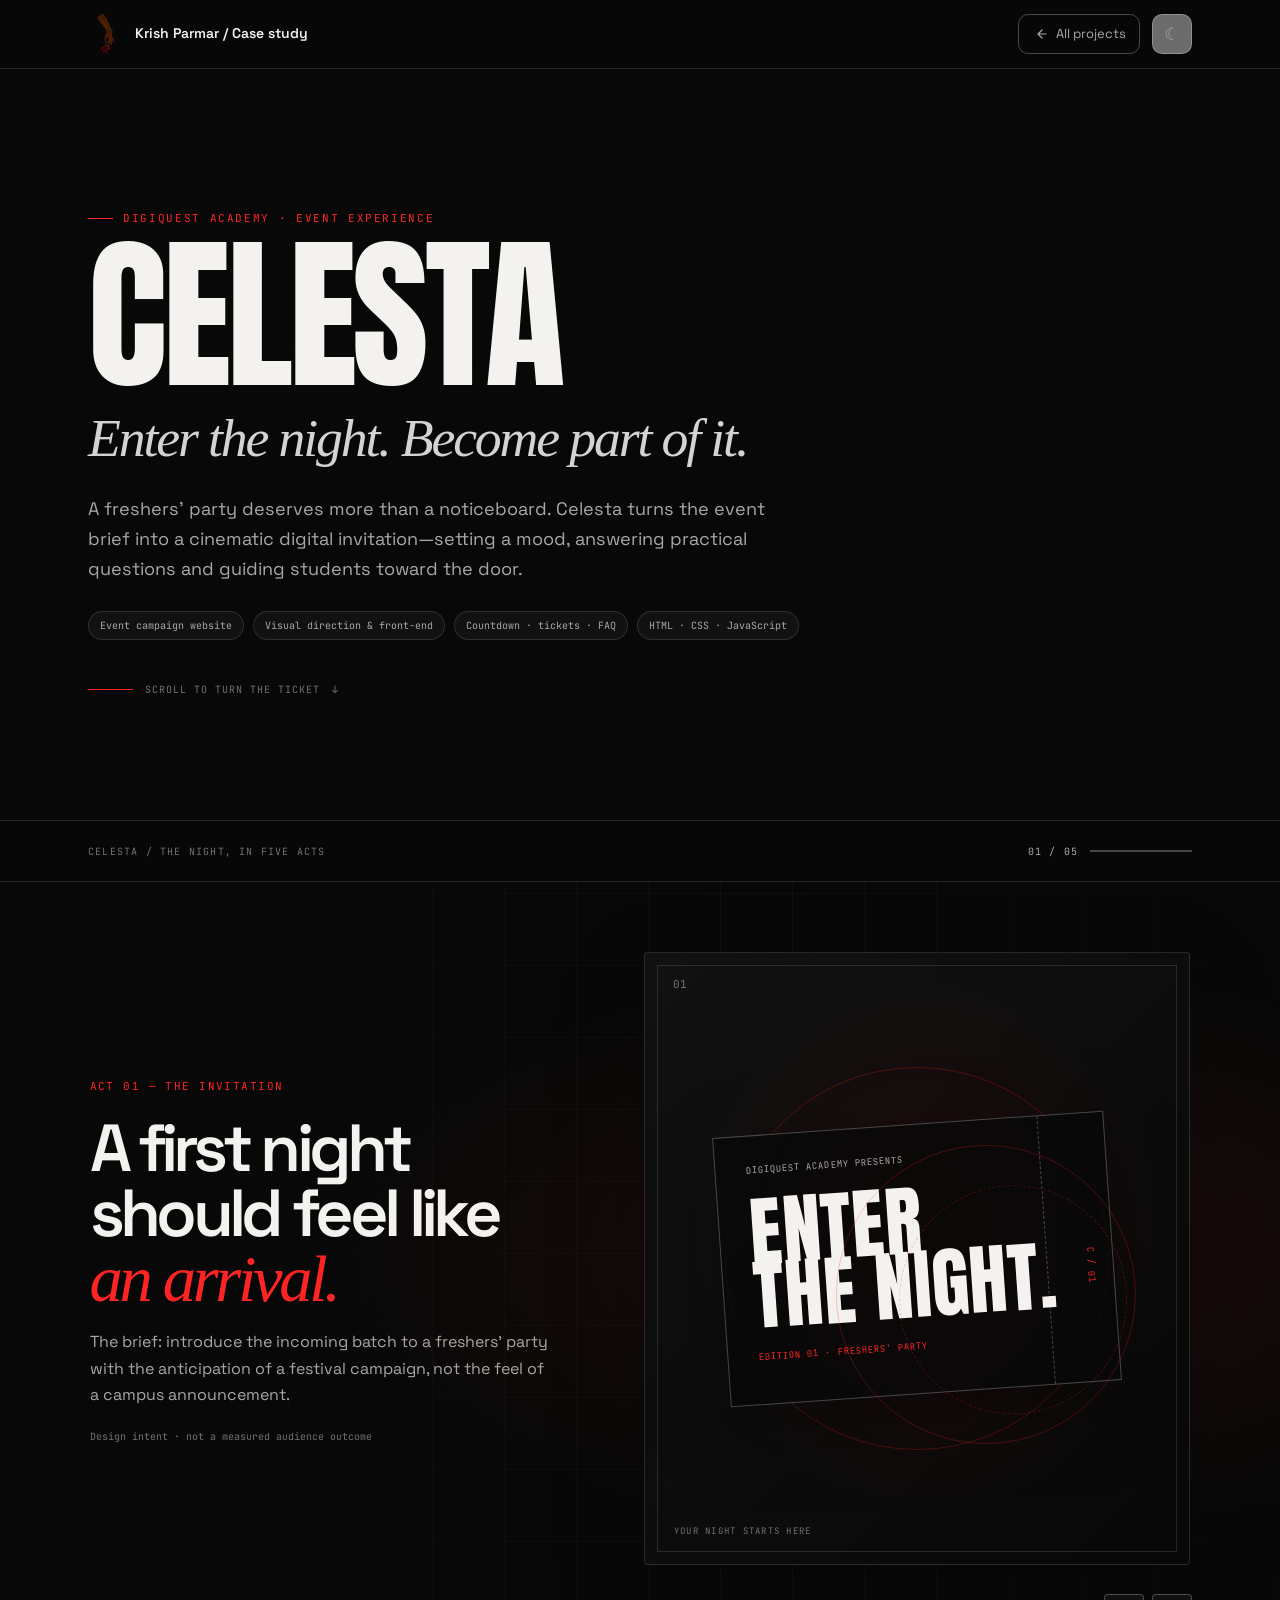
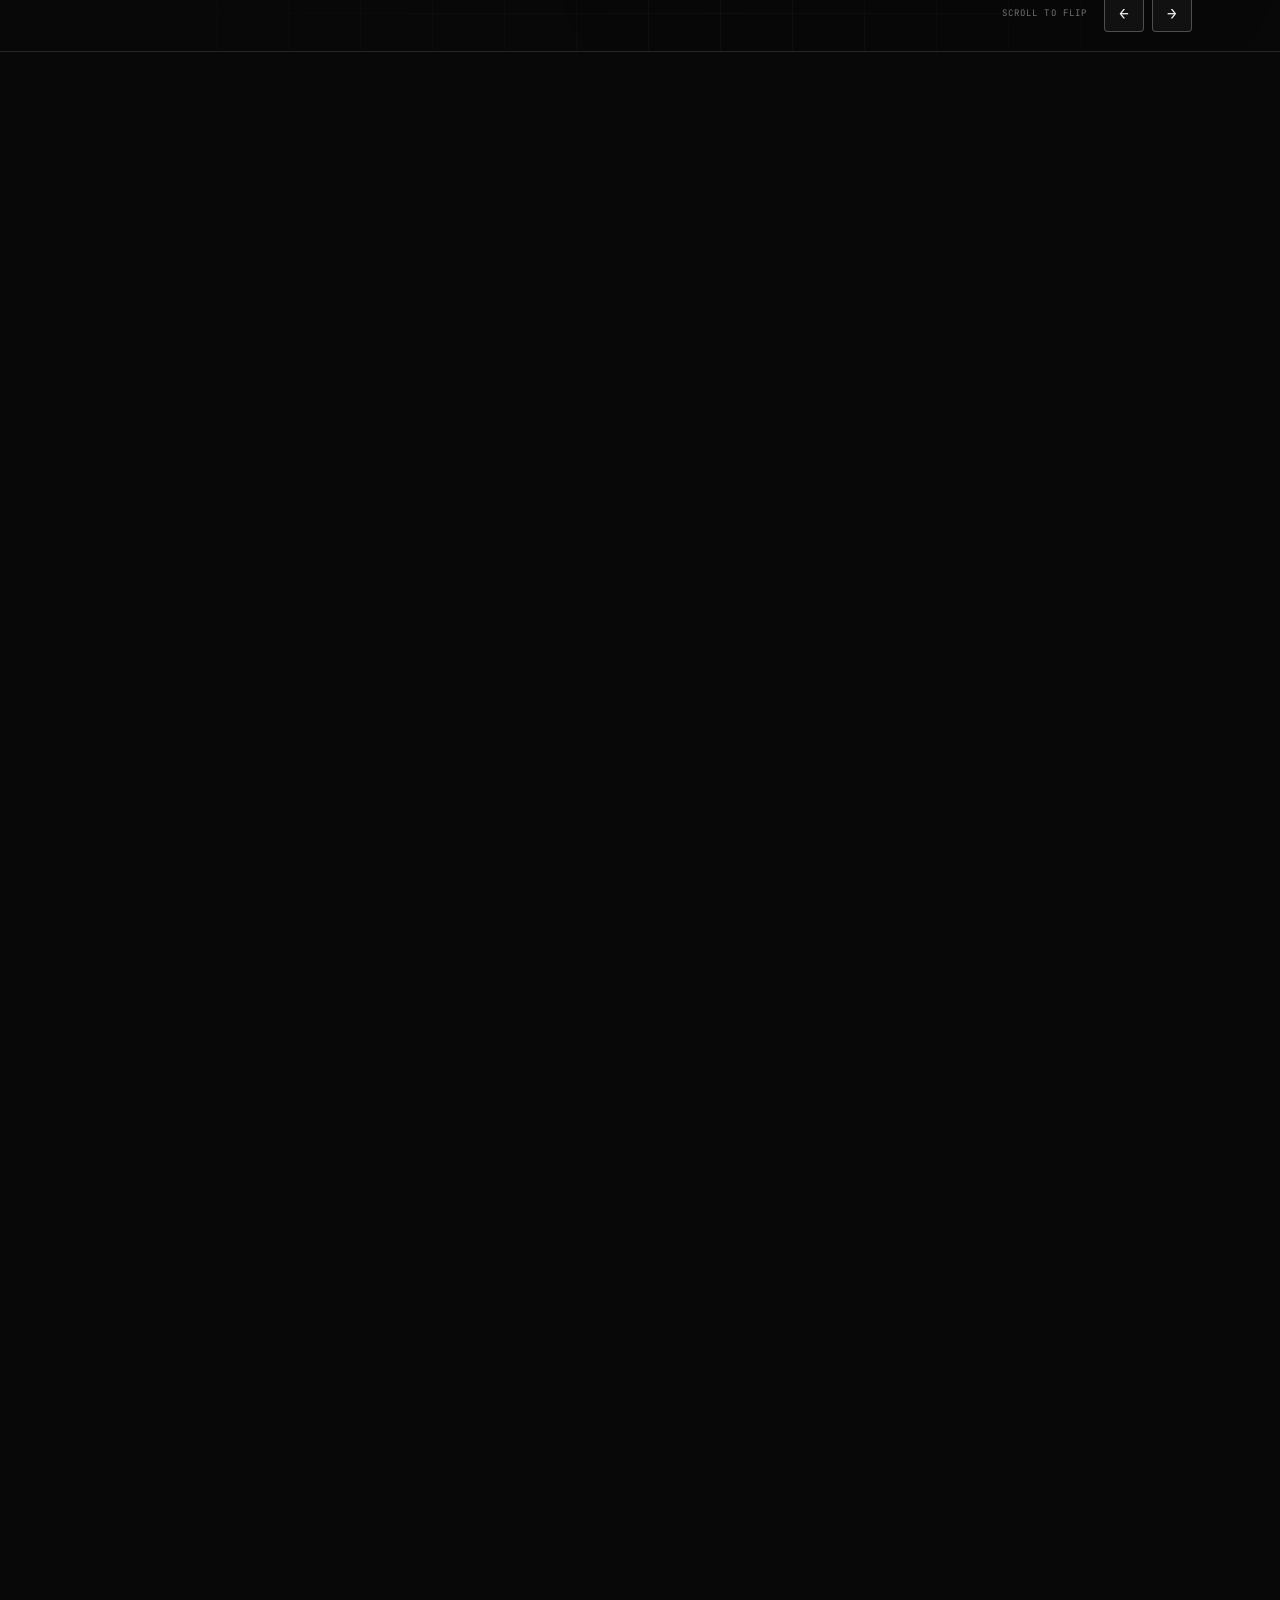
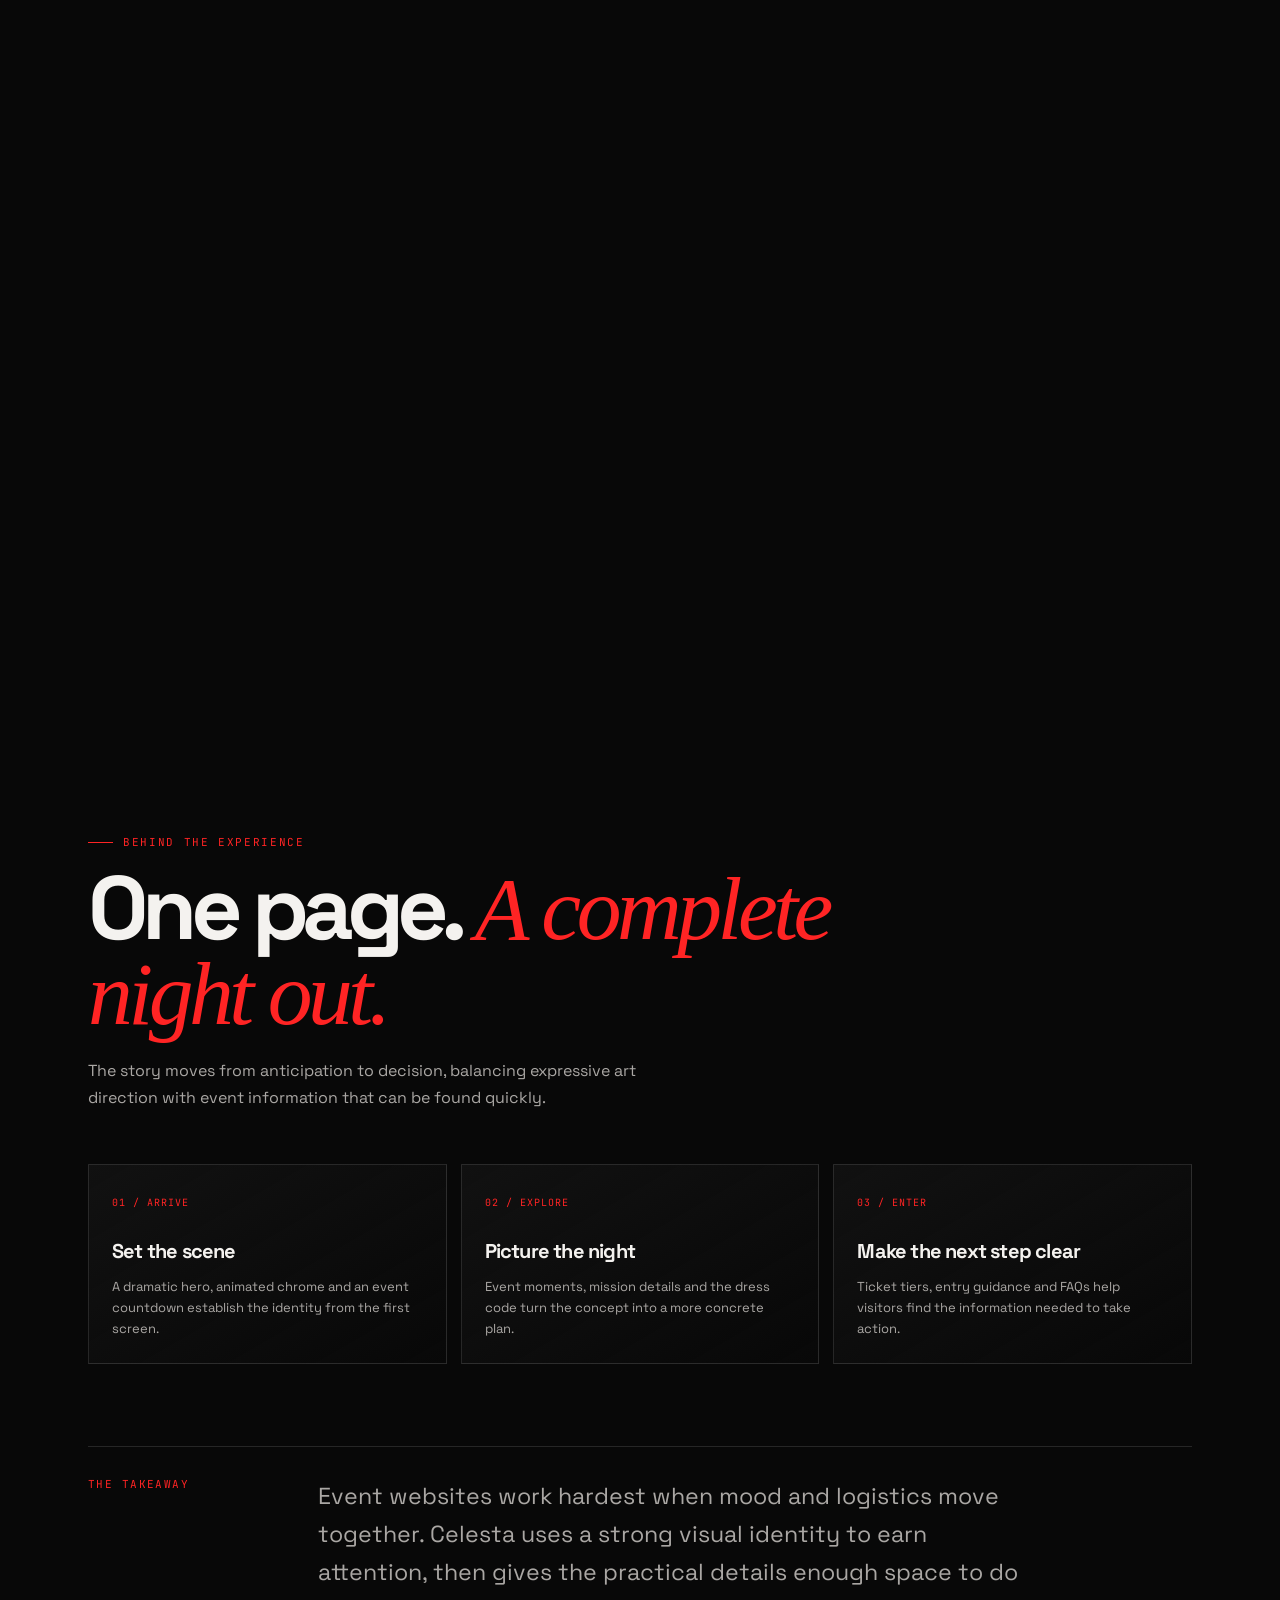
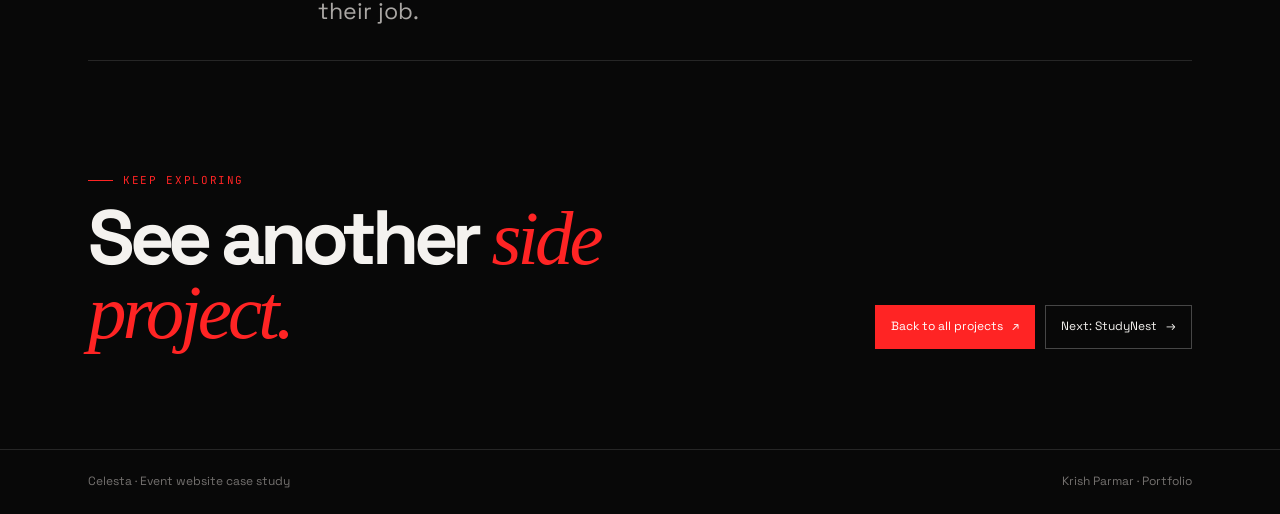
==== celesta.html @ 7bf5a825 "Add files via upload" ====
<!DOCTYPE html>
<html lang="en" data-theme="dark">
<head>
<meta charset="utf-8"/>
<meta name="viewport" content="width=device-width, initial-scale=1"/>
<meta name="theme-color" content="#080808"/>
<meta name="description" content="Celesta is a cinematic freshers' party event website for Digiquest Academy. Explore the design and scroll-led case study."/>
<title>Celesta — Event website case study | Krish Parmar</title>
<link rel="preconnect" href="https://fonts.googleapis.com"/>
<link rel="preconnect" href="https://fonts.gstatic.com" crossorigin/>
<link href="https://fonts.googleapis.com/css2?family=Anton&family=Inter:wght@400;500;600;700&family=JetBrains+Mono:wght@400;500;700&family=Space+Grotesk:wght@400;500;600;700&display=swap" rel="stylesheet"/>
<script src="js/theme.js"></script>
<link rel="stylesheet" href="css/celesta.css"/>
</head>
<body>
<div class="grain" aria-hidden="true"></div>
<header>
  <div class="wrap nav">
    <a class="brand" href="index.html#home" aria-label="Back to Krish Parmar's portfolio"><img class="brand-mark" src="brand-hand-flower.png" alt=""/><span>Krish Parmar <span aria-hidden="true">/</span> Case study</span></a>
    <div class="nav-actions">
      <a class="back" href="index.html#projects"><svg viewBox="0 0 24 24" aria-hidden="true"><path d="m15 18-6-6 6-6M9 12h12"/></svg>All projects</a>
      <button class="theme" id="theme" type="button" aria-label="Toggle light and dark theme" title="Toggle theme"><span class="moon" aria-hidden="true">☾</span><span class="sun" aria-hidden="true">☼</span></button>
    </div>
  </div>
</header>
<main>
  <section class="intro wrap" aria-labelledby="page-title">
    <p class="eyebrow">Digiquest Academy · Event experience</p>
    <h1 id="page-title">CELESTA<span>Enter the night. Become part of it.</span></h1>
    <p class="intro-copy">A freshers' party deserves more than a noticeboard. Celesta turns the event brief into a cinematic digital invitation—setting a mood, answering practical questions and guiding students toward the door.</p>
    <div class="intro-meta" aria-label="Project details">
      <span class="tag">Event campaign website</span><span class="tag">Visual direction &amp; front-end</span><span class="tag">Countdown · tickets · FAQ</span><span class="tag">HTML · CSS · JavaScript</span>
    </div>
    <p class="scroll-cue"><i></i>Scroll to turn the ticket <span aria-hidden="true">↓</span></p>
  </section>

  <section class="ticket-run" id="story" aria-label="Celesta case study: a ticket that turns with the story">
    <div class="ticket-stage">
      <div class="stage-top">
        <span class="stage-label">CELESTA / THE NIGHT, IN FIVE ACTS</span>
        <span class="stage-status"><span id="chapter">01 / 05</span><span class="progress" role="progressbar" aria-label="Case study progress" aria-valuemin="1" aria-valuemax="5" aria-valuenow="1"><b id="progress-fill"></b></span></span>
      </div>
      <div class="ticket-deck" id="ticket-deck">
        <article class="moment active" aria-labelledby="moment-1">
          <div class="moment-copy"><span class="number">ACT 01 — THE INVITATION</span><h2 id="moment-1">A first night should feel like <em>an arrival.</em></h2><p>The brief: introduce the incoming batch to a freshers' party with the anticipation of a festival campaign, not the feel of a campus announcement.</p><p class="micro-note">Design intent · not a measured audience outcome</p></div>
          <div class="ticket-art art-arrival" aria-hidden="true"><span class="art-index">01</span><div class="ticket-stub"><small>DIGIQUEST ACADEMY PRESENTS</small><strong>ENTER<br/>THE NIGHT.</strong><i>EDITION 01 · FRESHERS' PARTY</i><b class="stub-code">C / 01</b></div><span class="orbit orbit-one"></span><span class="orbit orbit-two"></span><span class="art-caption">YOUR NIGHT STARTS HERE</span></div>
        </article>
        <article class="moment" aria-labelledby="moment-2" aria-hidden="true">
          <div class="moment-copy"><span class="number">ACT 02 — THE SIGNAL</span><h2 id="moment-2">Chrome in the dark. <em>Red in motion.</em></h2><p>A near-black canvas, sharp display typography and hot-red accents create a nightlife identity. The liquid chrome orb and particle field add movement without hiding the message.</p><ul><li>Oversized type gives the invitation a clear focal point.</li><li>Red light cues and metallic gradients carry the event mood.</li><li>Motion is atmospheric; key details stay readable.</li></ul></div>
          <div class="ticket-art art-signal" aria-hidden="true"><span class="art-index">02</span><div class="chrome-orb"></div><div class="signal-copy"><small>VISUAL LANGUAGE / 01</small><strong>LIGHT<br/>AFTER<br/>DARK.</strong><span>CHROME · SCARLET · VOID</span></div><span class="art-caption">A CAMPAIGN, NOT A FLYER</span></div>
        </article>
        <article class="moment" aria-labelledby="moment-3" aria-hidden="true">
          <div class="moment-copy"><span class="number">ACT 03 — THE RUN OF SHOW</span><h2 id="moment-3">Show the atmosphere. <em>Make it tangible.</em></h2><p>Experience cards preview the night and give students something to imagine: a DJ-led main floor, live acts, a neon arena, a chrome photo booth, crew games and a surprise moment.</p><ul><li>Short, scannable descriptions keep the lineup easy to explore.</li><li>Consistent cards help varied activities feel like one event.</li><li>The surprise stays a teaser, rather than a made-up promise.</li></ul></div>
          <div class="ticket-art art-lineup" aria-hidden="true"><span class="art-index">03</span><div class="lineup-list"><div><b>01</b><strong>MAIN FLOOR</strong><i>DJ SET</i></div><div><b>02</b><strong>LIVE ACTS</strong><i>ON STAGE</i></div><div><b>03</b><strong>CHROME BOOTH</strong><i>MAKE A MOMENT</i></div><div><b>04</b><strong>THE DROP</strong><i>ONE SURPRISE</i></div></div><span class="art-caption">SIX WAYS INTO THE NIGHT</span></div>
        </article>
        <article class="moment" aria-labelledby="moment-4" aria-hidden="true">
          <div class="moment-copy"><span class="number">ACT 04 — THE DETAILS</span><h2 id="moment-4">Keep the mystery. <em>Lose the guesswork.</em></h2><p>Practical information belongs in the same experience as the atmosphere. Event details, entry codes and common questions help students understand what to expect before they arrive.</p><ul><li>Date and venue are clearly marked as placeholders until confirmed.</li><li>Entry guidance makes student ID and ticket rules easy to find.</li><li>FAQ content gives the final decision a straightforward next step.</li></ul></div>
          <div class="ticket-art art-details" aria-hidden="true"><span class="art-index">04</span><div class="detail-slip"><small>MISSION DETAILS</small><div><span>DATE</span><b>TBA · 2026</b></div><div><span>VENUE</span><b>VENUE NAME</b></div><div><span>DOORS</span><b>7:00 PM</b></div><div><span>DRESS</span><b>BLACK &amp; CHROME</b></div><em>PLACEHOLDER EVENT INFO</em></div><span class="art-caption">CLARITY IS PART OF THE EXPERIENCE</span></div>
        </article>
        <article class="moment" aria-labelledby="moment-5" aria-hidden="true">
          <div class="moment-copy"><span class="number">ACT 05 — THE ENTRY</span><h2 id="moment-5">Build the anticipation. <em>Then make a way in.</em></h2><p>The page closes the loop: a countdown builds anticipation, ticket tiers frame the entry options, and a focused call to action points toward joining the night.</p><ul><li>Countdown timer brings a live sense of occasion.</li><li>Ticket sections organize the choices and event call to action.</li><li>Responsive layouts keep the invitation usable on smaller screens.</li></ul><p class="micro-note">The attached reference uses placeholder venue and event information.</p></div>
          <div class="ticket-art art-entry" aria-hidden="true"><span class="art-index">05</span><div class="entry-pass"><small>ADMIT ONE</small><strong>MAKE<br/>IT A<br/><em>LEGEND.</em></strong><span>CELESTA · EDITION 01</span><b>✦</b></div><span class="art-caption">ONE NIGHT. ONE ARENA.</span></div>
        </article>
      </div>
      <div class="stage-controls" aria-label="Case study controls"><span class="control-hint">SCROLL TO FLIP</span><button id="prev" type="button" aria-label="Previous chapter" disabled>←</button><button id="next" type="button" aria-label="Next chapter">→</button></div>
    </div>
  </section>

  <section class="afterword wrap" aria-labelledby="afterword-title">
    <div class="afterword-head"><p class="eyebrow">Behind the experience</p><h2 id="afterword-title">One page. <em>A complete night out.</em></h2><p>The story moves from anticipation to decision, balancing expressive art direction with event information that can be found quickly.</p></div>
    <div class="feature-grid">
      <article><span>01 / ARRIVE</span><h3>Set the scene</h3><p>A dramatic hero, animated chrome and an event countdown establish the identity from the first screen.</p></article>
      <article><span>02 / EXPLORE</span><h3>Picture the night</h3><p>Event moments, mission details and the dress code turn the concept into a more concrete plan.</p></article>
      <article><span>03 / ENTER</span><h3>Make the next step clear</h3><p>Ticket tiers, entry guidance and FAQs help visitors find the information needed to take action.</p></article>
    </div>
    <div class="reflection"><span class="number">THE TAKEAWAY</span><p>Event websites work hardest when mood and logistics move together. Celesta uses a strong visual identity to earn attention, then gives the practical details enough space to do their job.</p></div>
    <div class="outro"><div><p class="eyebrow">Keep exploring</p><h2>See another <em>side project.</em></h2></div><div class="outro-actions"><a class="button primary" href="index.html#projects">Back to all projects <span aria-hidden="true">↗</span></a><a class="button" href="studynest.html">Next: StudyNest <span aria-hidden="true">→</span></a></div></div>
  </section>
</main>
<footer><div class="wrap"><span>Celesta · Event website case study</span><a href="index.html#home">Krish Parmar · Portfolio</a></div></footer>
<script src="js/celesta.js"></script>
</body>
</html>
---- css/celesta.css ----
:root{
  color-scheme:dark;
  --bg:#080808;--surface:#111;--surface-2:#171717;
  --line:rgba(255,255,255,.12);--line-2:rgba(255,255,255,.25);
  --text:#f4f2ef;--muted:#aaa7a4;--dim:#74716f;
  --red:#ff2424;--red-deep:#9b0909;--silver:#d4d3d1;
  --sans:"Space Grotesk",Inter,system-ui,sans-serif;
  --display:"Anton",Impact,sans-serif;--mono:"JetBrains Mono",monospace;
}
[data-theme="light"]{
  color-scheme:light;--bg:#f3f1ee;--surface:#fff;--surface-2:#e9e6e2;
  --line:rgba(20,15,12,.13);--line-2:rgba(20,15,12,.26);
  --text:#151311;--muted:#514d49;--dim:#77716b;--red:#c50d17;--red-deep:#760810;--silver:#68645f;
}
*{box-sizing:border-box;margin:0;padding:0}
html{scroll-behavior:smooth;-webkit-text-size-adjust:100%}
body{min-width:320px;overflow-x:hidden;background:var(--bg);color:var(--text);font:16px/1.65 var(--sans);-webkit-font-smoothing:antialiased}
a{color:inherit;text-decoration:none}
button{font:inherit;color:inherit}
:focus-visible{outline:2px solid var(--red);outline-offset:4px}
::selection{background:var(--red);color:#fff}
.wrap{width:min(1160px,100%);padding-inline:28px;margin-inline:auto}
.grain{position:fixed;inset:0;z-index:20;pointer-events:none;opacity:.04;mix-blend-mode:soft-light;background-image:url("data:image/svg+xml,%3Csvg xmlns='http://www.w3.org/2000/svg' width='120' height='120'%3E%3Cfilter id='n'%3E%3CfeTurbulence type='fractalNoise' baseFrequency='.9' numOctaves='2' stitchTiles='stitch'/%3E%3C/filter%3E%3Crect width='100%25' height='100%25' filter='url(%23n)'/%3E%3C/svg%3E")}
header{position:sticky;top:0;z-index:10;border-bottom:1px solid var(--line);background:color-mix(in srgb,var(--bg) 84%,transparent);backdrop-filter:blur(16px)}
.nav{height:68px;display:flex;justify-content:space-between;align-items:center;gap:18px}
.brand{display:flex;align-items:center;gap:11px;font-size:14px;font-weight:600}
.brand-mark{display:block;width:36px;height:44px;object-fit:contain;flex:none}
.nav-actions{display:flex;align-items:center;gap:12px}
.back,.theme{height:40px;border:1px solid var(--line-2);border-radius:10px;display:inline-flex;align-items:center;justify-content:center;gap:8px;padding:0 13px;color:var(--muted);font-size:13px;transition:color .2s,border-color .2s,background .2s}
.back:hover,.theme:hover{color:var(--text);border-color:var(--red);background:var(--surface)}
.back svg{width:16px;height:16px;fill:none;stroke:currentColor;stroke-width:1.8;stroke-linecap:round;stroke-linejoin:round}
.theme{width:40px;padding:0;font-size:17px}
[data-theme="dark"] .sun,[data-theme="light"] .moon{display:none}
.intro{min-height:calc(91svh - 68px);display:grid;align-content:center;padding-block:86px 68px}
.eyebrow{display:flex;align-items:center;gap:10px;color:var(--red);font:11px var(--mono);letter-spacing:.15em;text-transform:uppercase}
.eyebrow::before{content:"";width:25px;height:1px;background:currentColor}
h1{max-width:1000px;margin-top:22px;font:clamp(4.2rem,13vw,11rem)/.82 var(--display);letter-spacing:-.025em}
h1 span{display:block;max-width:760px;margin-top:27px;color:var(--silver);font:italic 400 clamp(1.5rem,4.2vw,3.7rem)/1.06 Georgia,serif;letter-spacing:-.04em}
.intro-copy{max-width:700px;margin-top:27px;color:var(--muted);font-size:clamp(1rem,1.5vw,1.13rem)}
.intro-meta{display:flex;flex-wrap:wrap;gap:9px;margin-top:27px}
.tag{padding:7px 11px;border:1px solid var(--line);border-radius:999px;background:var(--surface);color:var(--muted);font:10px var(--mono)}
.scroll-cue{display:flex;align-items:center;gap:12px;margin-top:43px;color:var(--dim);font:10px var(--mono);letter-spacing:.1em;text-transform:uppercase}
.scroll-cue i{display:block;width:45px;height:1px;background:var(--red)}
.ticket-run{height:520vh;position:relative}
.ticket-stage{height:calc(100svh - 68px);min-height:600px;position:sticky;top:68px;overflow:hidden;border-block:1px solid var(--line);background:radial-gradient(ellipse at 75% 52%,color-mix(in srgb,var(--red) 9%,transparent),transparent 48%),var(--bg)}
.ticket-stage::before{content:"";position:absolute;inset:0;pointer-events:none;opacity:.25;background-image:linear-gradient(var(--line) 1px,transparent 1px),linear-gradient(90deg,var(--line) 1px,transparent 1px);background-size:72px 72px;mask-image:linear-gradient(90deg,transparent,#000 60%,transparent)}
.stage-top{height:61px;position:absolute;z-index:3;inset:0 0 auto;display:flex;align-items:center;justify-content:space-between;padding-inline:max(28px,calc((100vw - 1160px)/2 + 28px));border-bottom:1px solid var(--line);background:color-mix(in srgb,var(--bg) 86%,transparent);backdrop-filter:blur(10px)}
.stage-label,.stage-status,.control-hint{font:10px var(--mono);letter-spacing:.12em;color:var(--dim)}
.stage-status{display:flex;align-items:center;gap:12px;color:var(--muted)}
.progress{width:102px;height:2px;background:var(--line-2);overflow:hidden}
.progress b{display:block;width:100%;height:100%;background:var(--red);transform:scaleX(0);transform-origin:left}
.ticket-deck{position:absolute;inset:61px 0 0;perspective:1500px;transform-style:preserve-3d}
.moment{position:absolute;inset:0;display:grid;grid-template-columns:.85fr 1fr;align-items:center;gap:clamp(35px,7vw,110px);padding:70px max(7vw,calc((100vw - 1160px)/2 + 28px)) 86px;opacity:0;visibility:hidden;transform:translate3d(90px,0,-120px) rotateY(-25deg);transform-origin:right center;transition:transform .8s cubic-bezier(.2,.7,.2,1),opacity .45s ease,visibility .8s}
.moment.active{opacity:1;visibility:visible;transform:translate3d(0,0,0) rotateY(0);z-index:2}
.moment.past{transform:translate3d(-90px,0,-120px) rotateY(25deg);transform-origin:left center}
.moment-copy{max-width:490px}
.number{color:var(--red);font:11px var(--mono);letter-spacing:.13em}
.moment h2{max-width:560px;margin:17px 0 18px;font-size:clamp(2.55rem,5.2vw,5.15rem);line-height:.98;letter-spacing:-.07em;font-weight:600}
.moment h2 em,.afterword h2 em{color:var(--red);font-family:Georgia,serif;font-weight:400;letter-spacing:-.05em}
.moment-copy>p,.moment-copy li{color:var(--muted);font-size:clamp(.92rem,1.25vw,1.04rem)}
.moment-copy ul{display:grid;gap:9px;margin-top:19px}
.moment-copy li{display:grid;grid-template-columns:19px 1fr;gap:7px}
.moment-copy li::before{content:"↗";color:var(--red);font:12px var(--mono)}
.moment-copy .micro-note{margin-top:20px;color:var(--dim);font:10px/1.6 var(--mono)}
.ticket-art{position:relative;min-height:min(58vh,500px);height:100%;display:grid;place-items:center;overflow:hidden;border:1px solid var(--line);border-radius:4px;background:radial-gradient(ellipse at 52% 48%,rgba(177,0,0,.12),transparent 62%),linear-gradient(135deg,var(--surface),var(--bg));box-shadow:0 30px 100px rgba(0,0,0,.2)}
.ticket-art::before{content:"";position:absolute;inset:12px;border:1px solid var(--line);pointer-events:none}
.ticket-art::after{content:"";position:absolute;width:70%;aspect-ratio:1;border:1px solid color-mix(in srgb,var(--red) 27%,transparent);border-radius:50%;pointer-events:none}
.art-index{position:absolute;left:28px;top:24px;color:var(--dim);font:11px var(--mono)}
.art-caption{position:absolute;bottom:27px;left:29px;color:var(--dim);font:9px var(--mono);letter-spacing:.14em}
.ticket-stub{position:relative;z-index:1;width:min(72%,430px);min-height:270px;padding:28px 30px;border:1px solid var(--line-2);background:color-mix(in srgb,var(--bg) 82%,transparent);box-shadow:0 24px 80px rgba(0,0,0,.35);transform:rotate(-4deg)}
.ticket-stub::after{content:"";position:absolute;right:65px;top:0;bottom:0;border-left:1px dashed var(--line-2)}
.ticket-stub small,.ticket-stub i,.ticket-stub .stub-code{display:block;color:var(--muted);font:9px var(--mono);letter-spacing:.12em}
.ticket-stub strong{display:block;margin:24px 0;font:clamp(2.6rem,6vw,5.3rem)/.83 var(--display);letter-spacing:.01em}
.ticket-stub i{font-style:normal;color:var(--red)}
.stub-code{position:absolute;right:16px;top:50%;writing-mode:vertical-rl;color:var(--red)!important}
.orbit{position:absolute;border:1px solid color-mix(in srgb,var(--red) 25%,transparent);border-radius:50%;z-index:1}
.orbit-one{width:55%;aspect-ratio:1;transform:translate(23%,12%)}
.orbit-two{width:42%;aspect-ratio:1;border-style:dashed;transform:translate(42%,18%)}
.chrome-orb{position:absolute;z-index:1;width:44%;aspect-ratio:1;border-radius:48% 52% 43% 57%;background:radial-gradient(circle at 28% 23%,#fff 0,#bbb 10%,#363636 30%,#efefef 43%,#760808 56%,#141414 72%);box-shadow:inset -20px -20px 45px #050505,0 0 75px rgba(255,36,36,.19);filter:drop-shadow(0 28px 28px rgba(0,0,0,.4));transform:rotate(-18deg)}
.signal-copy{position:absolute;z-index:2;left:12%;top:18%;display:grid;gap:13px}
.signal-copy small,.signal-copy span{color:var(--dim);font:9px var(--mono);letter-spacing:.12em}
.signal-copy strong{font:clamp(3rem,8vw,7rem)/.77 var(--display);letter-spacing:.015em}
.lineup-list{position:relative;z-index:2;width:min(76%,440px);display:grid}
.lineup-list div{display:grid;grid-template-columns:35px 1fr auto;align-items:center;gap:10px;padding:17px 8px;border-bottom:1px solid var(--line)}
.lineup-list b{color:var(--red);font:10px var(--mono)}
.lineup-list strong{font-size:clamp(.85rem,1.5vw,1.08rem);letter-spacing:.06em}
.lineup-list i{color:var(--dim);font:9px var(--mono);font-style:normal}
.detail-slip{position:relative;z-index:2;width:min(72%,440px);padding:25px 27px;background:var(--surface);border:1px solid var(--line-2);transform:rotate(2deg);box-shadow:0 25px 65px rgba(0,0,0,.24)}
.detail-slip small{display:block;margin-bottom:15px;color:var(--red);font:10px var(--mono);letter-spacing:.13em}
.detail-slip div{display:flex;justify-content:space-between;gap:12px;padding:11px 0;border-top:1px dashed var(--line-2);font:10px var(--mono)}
.detail-slip div span{color:var(--dim)}.detail-slip div b{font-weight:500}
.detail-slip em{display:block;margin-top:14px;color:var(--dim);font:9px var(--mono);font-style:normal;letter-spacing:.08em}
.entry-pass{position:relative;z-index:2;width:min(59%,350px);min-height:340px;padding:24px;border:1px solid var(--line-2);background:linear-gradient(145deg,var(--surface),var(--bg));transform:rotate(5deg);box-shadow:0 30px 70px rgba(0,0,0,.35)}
.entry-pass::before{content:"";position:absolute;top:0;bottom:0;left:18px;border-left:1px dashed var(--line-2)}
.entry-pass small,.entry-pass span{display:block;color:var(--dim);font:9px var(--mono);letter-spacing:.14em}
.entry-pass strong{display:block;margin:31px 0 25px 12px;font:clamp(2.4rem,5vw,4.5rem)/.8 var(--display)}
.entry-pass strong em{color:var(--red);font-style:normal}
.entry-pass b{position:absolute;right:24px;top:22px;color:var(--red)}
.stage-controls{position:absolute;z-index:4;right:max(28px,calc((100vw - 1160px)/2 + 28px));bottom:19px;display:flex;align-items:center;gap:8px}
.stage-controls button{width:40px;height:38px;border:1px solid var(--line-2);border-radius:4px;background:var(--surface);font:16px var(--mono);transition:border-color .2s,color .2s}
.stage-controls button:hover:not(:disabled){border-color:var(--red);color:var(--red)}
.stage-controls button:disabled{opacity:.35;cursor:default}
.control-hint{padding-right:9px;font-size:9px}
.afterword{padding-block:135px 100px}
.afterword-head{max-width:750px}
.afterword h2{margin-top:17px;font-size:clamp(2.8rem,7vw,6.7rem);line-height:.94;letter-spacing:-.075em}
.afterword-head>p:last-child{max-width:610px;margin-top:22px;color:var(--muted)}
.feature-grid{display:grid;grid-template-columns:repeat(3,1fr);gap:14px;margin-top:53px}
.feature-grid article{min-height:195px;padding:23px;border:1px solid var(--line);background:linear-gradient(150deg,var(--surface),transparent)}
.feature-grid article>span{color:var(--red);font:10px var(--mono);letter-spacing:.1em}
.feature-grid h3{margin-top:20px;font-size:20px;letter-spacing:-.04em}
.feature-grid p{margin-top:8px;color:var(--muted);font-size:13px}
.reflection{display:grid;grid-template-columns:200px 1fr;gap:30px;margin-top:82px;padding:30px 0;border-block:1px solid var(--line)}
.reflection p{max-width:700px;color:var(--muted);font-size:clamp(1.05rem,2vw,1.45rem)}
.outro{display:flex;align-items:end;justify-content:space-between;gap:28px;margin-top:112px}
.outro h2{max-width:620px;margin-top:14px;font-size:clamp(2.8rem,6vw,5.6rem);line-height:.94;letter-spacing:-.07em}
.outro-actions{display:flex;flex-wrap:wrap;gap:10px}
.button{min-height:44px;padding:0 15px;display:inline-flex;align-items:center;justify-content:center;gap:9px;border:1px solid var(--line-2);font-size:12px;transition:background .2s,border-color .2s,transform .2s}
.button:hover{transform:translateY(-2px);border-color:var(--red)}
.button.primary{background:var(--red);border-color:var(--red);color:#fff}
footer{border-top:1px solid var(--line);padding:22px 0;color:var(--dim);font-size:12px}
footer .wrap{display:flex;justify-content:space-between;gap:14px;flex-wrap:wrap}
@media(max-width:800px){
  .wrap{padding-inline:21px}.intro{min-height:78svh;padding-block:66px}
  .ticket-run{height:auto}.ticket-stage{height:auto;min-height:0;position:relative;top:auto;overflow:visible}
  .ticket-stage::before{display:none}.stage-top{position:relative;height:56px;padding-inline:21px}
  .ticket-deck{position:relative;inset:auto;perspective:none}
  .moment,.moment.active,.moment.past{position:relative;inset:auto;display:grid;grid-template-columns:1fr;gap:22px;min-height:0;padding:53px 21px 48px;border-bottom:1px solid var(--line);opacity:1;visibility:visible;transform:none;transition:none}
  .moment-copy{max-width:650px}.moment h2{font-size:clamp(2.6rem,11vw,4.5rem)}
  .ticket-art{min-height:330px;height:55vw;max-height:440px;grid-row:1}
  .ticket-stub{width:min(72%,430px)}.stage-controls{display:none}
  .afterword{padding-block:90px 75px}.feature-grid{grid-template-columns:1fr;margin-top:35px}.feature-grid article{min-height:0}
  .reflection{grid-template-columns:1fr;gap:13px;margin-top:54px}.outro{align-items:flex-start;flex-direction:column;margin-top:75px}
}
@media(max-width:520px){
  .brand{font-size:12px}.nav{height:62px}.back{height:37px;padding-inline:9px;font-size:11px}.theme{width:37px;height:37px}
  h1{font-size:clamp(3.7rem,18vw,6rem)}.stage-label{font-size:8px;letter-spacing:.08em}.stage-status{font-size:9px;gap:7px}.progress{width:54px}
  .ticket-art{min-height:285px}.ticket-stub{min-height:230px;padding:22px 20px}.ticket-stub strong{font-size:clamp(2.6rem,12vw,4rem)}
  .signal-copy strong{font-size:clamp(3.5rem,16vw,5.2rem)}.detail-slip{width:79%;padding:20px}.entry-pass{width:65%;min-height:290px}
  .entry-pass strong{font-size:clamp(2.4rem,10vw,3.7rem)}
  .control-hint{display:none}
}
@media(prefers-reduced-motion:reduce){
  *,*::before,*::after{scroll-behavior:auto!important;transition-duration:.001ms!important;animation-duration:.001ms!important}
  .ticket-run{height:auto}.ticket-stage{height:auto;min-height:0;position:relative;top:auto;overflow:visible}
  .ticket-stage::before{display:none}.stage-top{position:relative}.ticket-deck{position:relative;inset:auto;perspective:none}
  .moment,.moment.active,.moment.past{position:relative;inset:auto;display:grid;grid-template-columns:1fr;min-height:0;padding:50px 28px;opacity:1;visibility:visible;transform:none;border-bottom:1px solid var(--line)}
  .ticket-art{grid-row:1}.stage-controls{display:none}
}
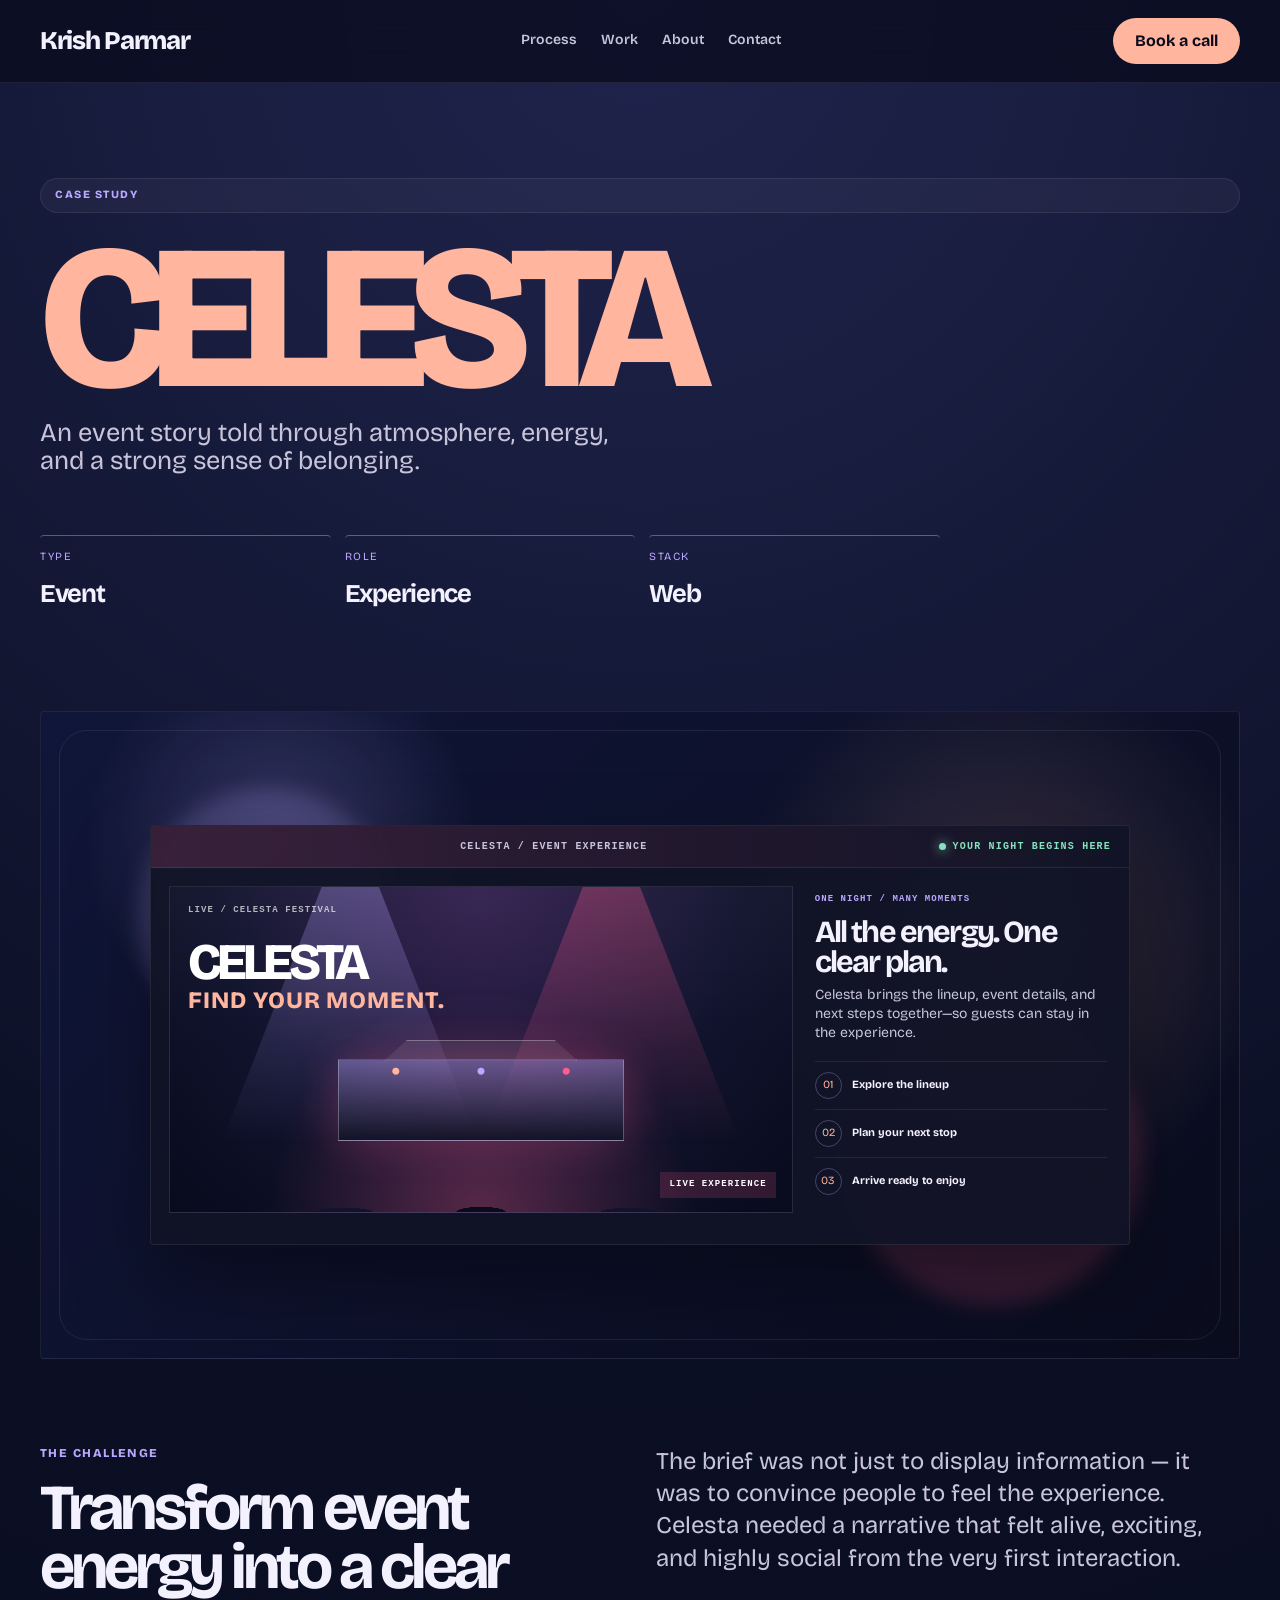
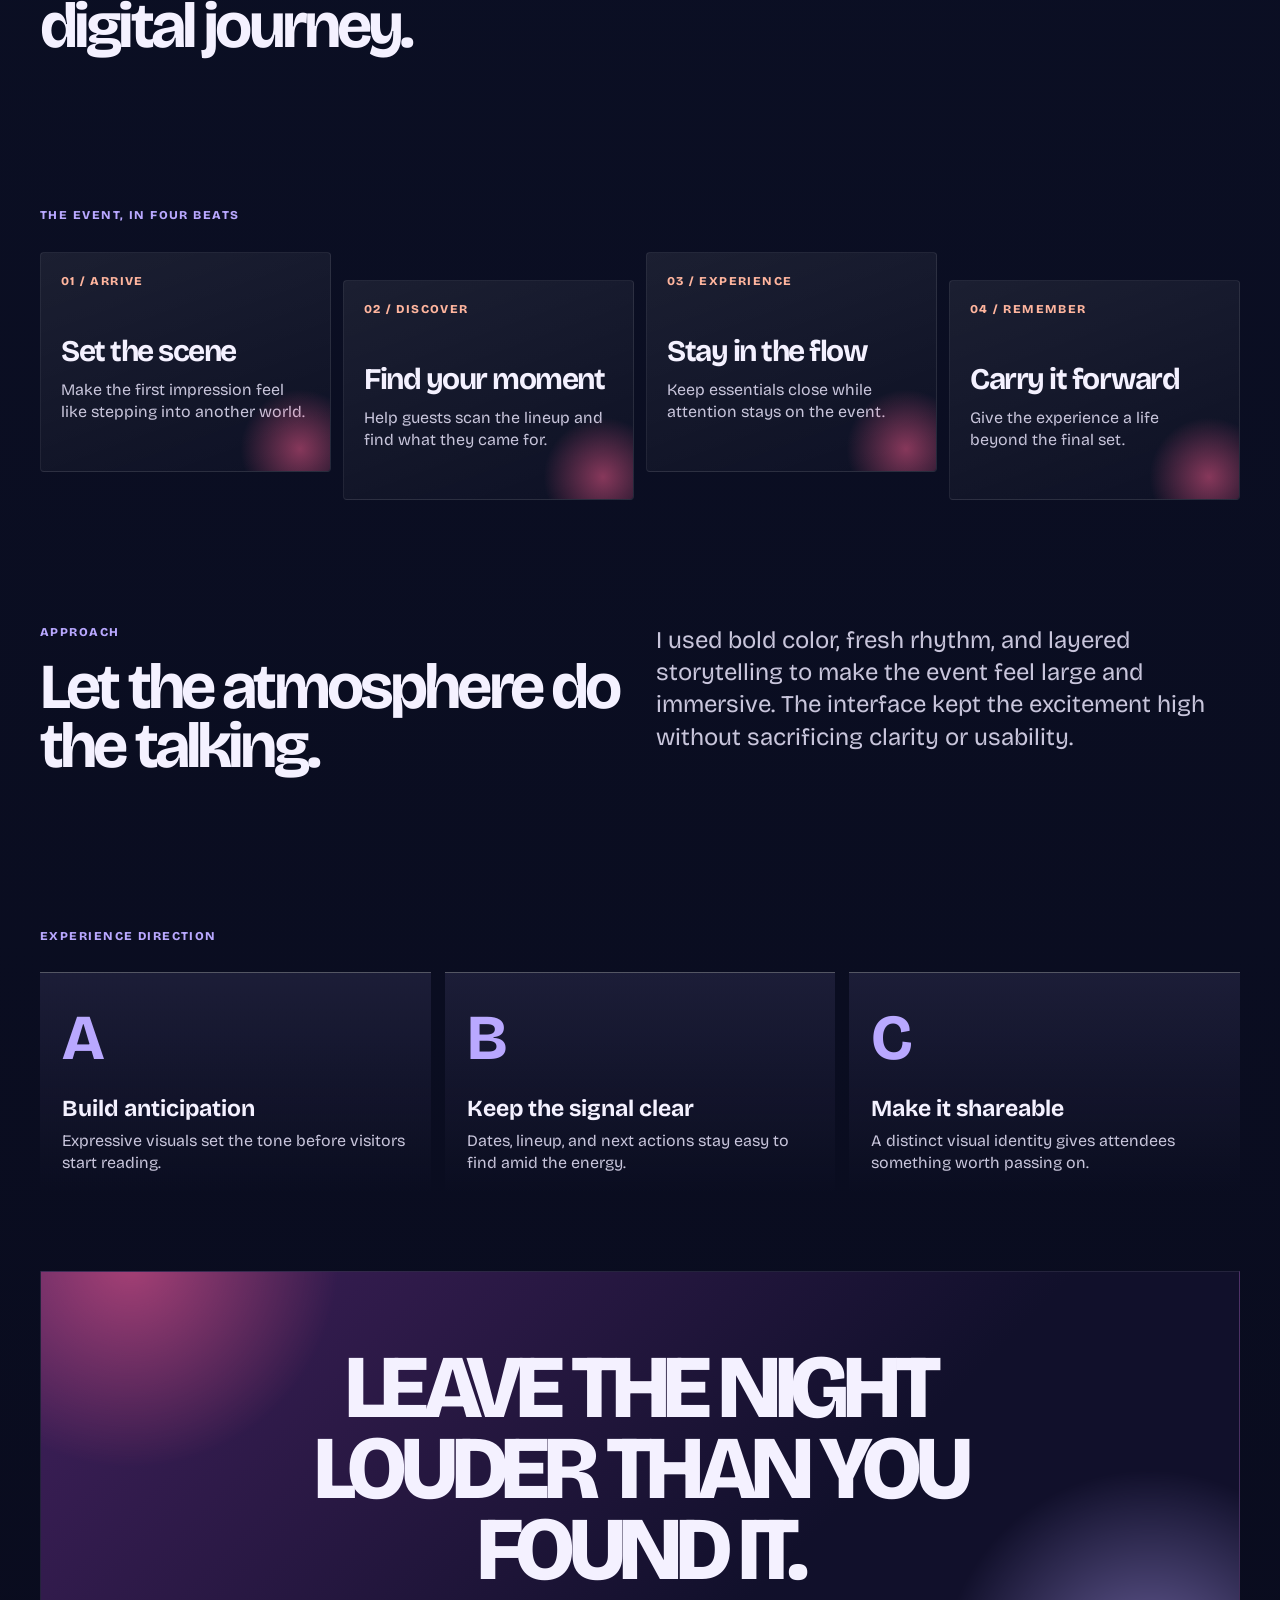
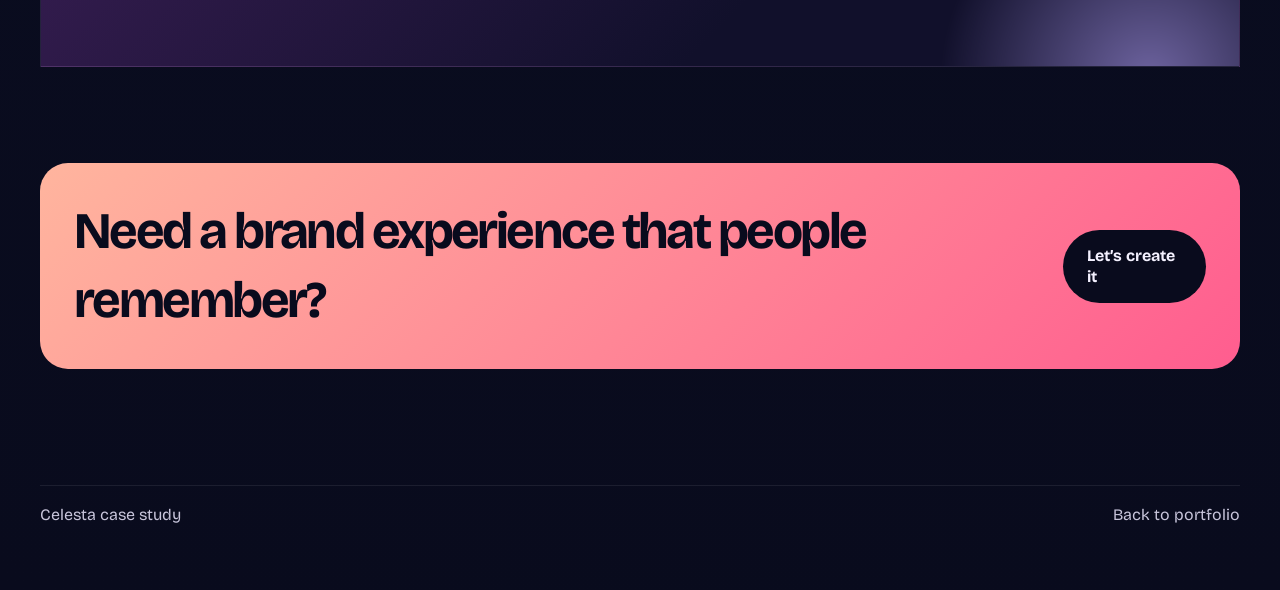
==== commit 32db37e8: "Add files via upload" ====
--- a/celesta.html
+++ b/celesta.html
@@ -1,83 +1,301 @@
 <!DOCTYPE html>
-<html lang="en" data-theme="dark">
+<html lang="en">
 <head>
-<meta charset="utf-8"/>
-<meta name="viewport" content="width=device-width, initial-scale=1"/>
-<meta name="theme-color" content="#080808"/>
-<meta name="description" content="Celesta is a cinematic freshers' party event website for Digiquest Academy. Explore the design and scroll-led case study."/>
-<title>Celesta — Event website case study | Krish Parmar</title>
-<link rel="preconnect" href="https://fonts.googleapis.com"/>
-<link rel="preconnect" href="https://fonts.gstatic.com" crossorigin/>
-<link href="https://fonts.googleapis.com/css2?family=Anton&family=Inter:wght@400;500;600;700&family=JetBrains+Mono:wght@400;500;700&family=Space+Grotesk:wght@400;500;600;700&display=swap" rel="stylesheet"/>
-<script src="js/theme.js"></script>
-<link rel="stylesheet" href="css/celesta.css"/>
+  <meta charset="UTF-8" />
+  <meta name="viewport" content="width=device-width, initial-scale=1.0" />
+  <title>Celesta — Case Study</title>
+  <link rel="preconnect" href="https://fonts.googleapis.com">
+  <link rel="preconnect" href="https://fonts.gstatic.com" crossorigin>
+  <link href="https://fonts.googleapis.com/css2?family=Bricolage+Grotesque:opsz,wdth,wght@12..96,75..100,200..800&display=swap" rel="stylesheet">
+  <style>
+    :root{--bg:#090b1d;--bg-2:#151a39;--ink:#f4f1ff;--muted:#c8c5db;--purple:#b9a8ff;--blue:#2a2cff;--pink:#ff5d8f;--peach:#ffb59e;--mint:#86e2bd;--line:rgba(255,255,255,.08);--card:rgba(18,20,45,.92)}
+    *{box-sizing:border-box;margin:0;padding:0} html{scroll-behavior:smooth} body{font-family:'Bricolage Grotesque',system-ui,-apple-system,'Segoe UI',sans-serif;background:radial-gradient(circle at top,#20244d 0%,#0b0f24 36%,#090b1d 100%);color:var(--ink);line-height:1.35;overflow-x:hidden} a{text-decoration:none;color:inherit}
+    .container{width:min(1200px,calc(100% - 32px));margin:0 auto}
+    nav{position:sticky;top:0;z-index:20;background:rgba(9,11,29,.72);backdrop-filter:blur(16px);border-bottom:1px solid var(--line)}
+    .nav-inner{display:flex;align-items:center;justify-content:space-between;padding:18px 0}
+    .brand{font-size:clamp(18px,2vw,26px);font-weight:800;letter-spacing:-.05em}
+    .nav-links{display:flex;gap:24px;align-items:center;font-size:14px;font-weight:600;color:var(--muted)}
+    .nav-links a:hover{color:var(--peach)}
+    .nav-cta{padding:12px 22px;border-radius:999px;background:var(--peach);color:var(--bg);font-weight:700}
+    .hero{padding:72px 0 20px}
+    .eyebrow{display:inline-block;padding:9px 14px;border:1px solid var(--line);border-radius:999px;background:rgba(255,255,255,.04);text-transform:uppercase;letter-spacing:.14em;font-size:11px;font-weight:800;color:var(--purple)}
+    .hero-grid{display:grid;grid-template-columns:1.2fr .8fr;gap:32px;align-items:end;margin-top:24px}
+    .hero h1{font-size:clamp(54px,8vw,128px);line-height:.8;letter-spacing:-.07em;font-weight:800}
+    .lead{font-size:clamp(18px,2vw,30px);max-width:26ch;color:var(--muted);margin-top:18px;line-height:1.1}
+    .hero-meta{display:grid;grid-template-columns:repeat(3,1fr);gap:14px}
+    .meta-box{background:rgba(255,255,255,.04);border:1px solid var(--line);border-radius:20px;padding:18px}
+    .meta-box span{display:block;font-size:11px;letter-spacing:.14em;text-transform:uppercase;color:var(--purple);margin-bottom:12px}
+    .meta-box strong{display:block;font-size:clamp(22px,2vw,32px);letter-spacing:-.05em}
+    .showcase{padding:16px 0 10px}
+    .stage{position:relative;min-height:520px;border-radius:32px;overflow:hidden;border:1px solid var(--line);background:radial-gradient(circle at 20% 20%, rgba(185,168,255,.22), transparent 18%), radial-gradient(circle at 80% 35%, rgba(255,181,158,.2), transparent 26%), linear-gradient(135deg,#101639 0%,#0a0c1d 100%)}
+    .stage::before{content:"";position:absolute;inset:18px;border-radius:28px;border:1px solid rgba(255,255,255,.08)}
+    .light{position:absolute;border-radius:50%;filter:blur(10px);opacity:.8}
+    .light.one{width:260px;height:260px;background:rgba(185,168,255,.24);left:8%;top:12%}
+    .light.two{width:300px;height:300px;background:rgba(255,93,143,.22);right:8%;bottom:8%}
+    .screen{position:absolute;left:50%;top:50%;transform:translate(-50%,-50%);width:min(78%,820px);min-height:360px;border-radius:26px;background:rgba(17,19,38,.95);border:1px solid var(--line);box-shadow:0 35px 80px rgba(0,0,0,.34);overflow:hidden}
+    .screen-top{display:flex;align-items:center;justify-content:space-between;gap:12px;padding:14px 18px;border-bottom:1px solid var(--line)}
+    .dot{width:12px;height:12px;border-radius:50%}.dot:nth-child(1){background:var(--peach)}.dot:nth-child(2){background:var(--purple)}.dot:nth-child(3){background:var(--blue)}
+    .screen-title,.screen-status{font:800 10px/1.3 ui-monospace,SFMono-Regular,Consolas,monospace;letter-spacing:.12em;text-transform:uppercase}
+    .screen-title{color:var(--muted)}
+    .screen-status{display:flex;align-items:center;gap:7px;color:var(--mint);white-space:nowrap}
+    .screen-status::before{content:"";width:7px;height:7px;border-radius:50%;background:var(--mint);box-shadow:0 0 12px var(--mint)}
+    .screen-body{display:grid;grid-template-columns:1.35fr .65fr;gap:18px;padding:18px}
+    .festival-scene{position:relative;min-height:300px;overflow:hidden;border:1px solid rgba(255,255,255,.12);background:radial-gradient(circle at 50% 0%,#33204f,#11132e 58%,#080b1c)}
+    .festival-scene::before{content:"";position:absolute;inset:0;background:radial-gradient(ellipse at 50% 100%,rgba(255,93,143,.3),transparent 48%),linear-gradient(180deg,rgba(255,255,255,.03),transparent 50%)}
+    .beam{position:absolute;z-index:1;top:-8%;width:42%;height:88%;opacity:.42;filter:blur(2px);clip-path:polygon(43% 0,57% 0,100% 100%,0 100%);transform-origin:50% 0}
+    .beam-left{left:8%;background:linear-gradient(180deg,rgba(185,168,255,.8),transparent)}
+    .beam-right{right:8%;background:linear-gradient(180deg,rgba(255,93,143,.82),transparent)}
+    .festival-kicker,.festival-info small,.stage-chip{font:800 9px/1.3 ui-monospace,SFMono-Regular,Consolas,monospace;letter-spacing:.12em;text-transform:uppercase}
+    .festival-kicker{position:absolute;z-index:2;top:18px;left:18px;color:rgba(255,255,255,.68)}
+    .festival-wordmark{position:absolute;z-index:2;left:18px;top:56px;color:#fff;font-size:clamp(34px,4vw,58px);line-height:.78;letter-spacing:-.09em;font-weight:800;text-transform:uppercase}
+    .festival-wordmark span{display:block;margin-top:8px;color:var(--peach);font-size:.46em;letter-spacing:.04em}
+    .main-stage{position:absolute;z-index:2;left:27%;right:27%;bottom:22%;height:82px;border:1px solid rgba(255,255,255,.28);background:linear-gradient(180deg,rgba(185,168,255,.4),rgba(17,19,38,.96));box-shadow:0 0 44px rgba(255,93,143,.24)}
+    .main-stage::before{content:"";position:absolute;left:16%;right:16%;top:-20px;height:20px;border:1px solid rgba(255,255,255,.28);border-bottom:0;background:rgba(255,255,255,.08);clip-path:polygon(12% 0,88% 0,100% 100%,0 100%)}
+    .stage-lights{position:absolute;inset:0;background:radial-gradient(circle at 20% 14%,var(--peach) 0 3px,transparent 4px),radial-gradient(circle at 50% 14%,var(--purple) 0 3px,transparent 4px),radial-gradient(circle at 80% 14%,var(--pink) 0 3px,transparent 4px)}
+    .crowd{position:absolute;z-index:3;left:0;right:0;bottom:0;height:20%;background:radial-gradient(ellipse at 10% 100%,#080b1c 0 22px,transparent 23px),radial-gradient(ellipse at 28% 100%,#11132c 0 28px,transparent 29px),radial-gradient(ellipse at 50% 100%,#080b1c 0 24px,transparent 25px),radial-gradient(ellipse at 74% 100%,#11132c 0 29px,transparent 30px),radial-gradient(ellipse at 92% 100%,#080b1c 0 25px,transparent 26px)}
+    .stage-chip{position:absolute;z-index:4;right:16px;bottom:14px;padding:7px 9px;background:rgba(255,93,143,.17);color:#fff}
+    .festival-info{display:flex;flex-direction:column;justify-content:center;padding:8px 4px}
+    .festival-info small{color:var(--purple)}
+    .festival-info h3{margin-top:12px;font-size:clamp(22px,2.4vw,32px);line-height:.98;letter-spacing:-.06em}
+    .festival-info p{margin-top:9px;color:var(--muted);font-size:14px}
+    .event-details{display:grid;gap:0;margin-top:18px}
+    .event-detail{display:flex;align-items:center;gap:10px;padding:10px 0;border-top:1px solid var(--line)}
+    .event-detail i{display:grid;place-items:center;flex:0 0 27px;width:27px;height:27px;border:1px solid rgba(185,168,255,.32);border-radius:50%;color:var(--peach);font-size:11px;font-style:normal}
+    .event-detail span{font-size:11px;font-weight:700}
+    .lineup{display:grid;grid-template-columns:repeat(4,1fr);gap:12px;margin-top:28px}
+    .lineup article{min-height:220px;padding:20px;border:1px solid var(--line);border-radius:20px;background:linear-gradient(160deg,rgba(255,255,255,.07),rgba(255,255,255,.015));position:relative;overflow:hidden}
+    .lineup article::after{content:"";position:absolute;width:120px;height:120px;border-radius:50%;right:-30px;bottom:-38px;background:radial-gradient(circle,var(--pink),transparent 70%);opacity:.5}
+    .lineup time{display:block;color:var(--peach);font-size:12px;font-weight:800;letter-spacing:.12em;margin-bottom:42px}
+    .lineup h3{font-size:clamp(22px,2.4vw,30px);letter-spacing:-.05em}
+    .lineup p{margin-top:8px;color:var(--muted)}
+    .production{display:grid;grid-template-columns:repeat(3,1fr);gap:14px;margin-top:28px}
+    .production article{padding:22px;border-top:1px solid rgba(255,255,255,.3);background:linear-gradient(180deg,rgba(185,168,255,.1),transparent)}
+    .production b{display:block;font-size:clamp(32px,5vw,64px);letter-spacing:-.07em;color:var(--purple)}
+    .production h3{font-size:23px;margin:12px 0 6px}
+    .production p{color:var(--muted)}
+    .hero{min-height:68vh;display:flex;flex-direction:column;justify-content:center;padding:8vh 0 5vh}
+    .hero-grid{grid-template-columns:1fr}
+    .hero h1{text-transform:uppercase;font-size:clamp(76px,16vw,220px);letter-spacing:-.09em;color:var(--peach)}
+    .lead{max-width:38ch}
+    .hero-meta{max-width:900px;margin-top:28px}
+    .meta-box{border-radius:4px;background:transparent;border:0;border-top:1px solid rgba(255,255,255,.3);padding:14px 0}
+    .stage{border-radius:4px;min-height:72vh}
+    .screen{width:min(88%,980px);min-height:420px;border-radius:4px}
+    .screen-top{background:linear-gradient(90deg,rgba(255,93,143,.16),transparent)}
+    .lineup article{border-radius:4px}
+    .lineup article:nth-child(even){transform:translateY(28px)}
+    .production article{min-height:220px}
+    .feature-card{border-radius:4px}
+    .quote{border-radius:4px;border-left:5px solid var(--pink)}
+    .afterglow{position:relative;min-height:360px;display:grid;place-items:center;overflow:hidden;text-align:center;background:linear-gradient(135deg,#40205b,#11102b 65%);border:1px solid var(--line)}
+    .afterglow::before,.afterglow::after{content:"";position:absolute;width:34vw;aspect-ratio:1;border-radius:50%;filter:blur(2px);opacity:.55}
+    .afterglow::before{background:radial-gradient(circle,var(--pink),transparent 68%);left:-10vw;top:-18vw}
+    .afterglow::after{background:radial-gradient(circle,var(--purple),transparent 68%);right:-10vw;bottom:-18vw}
+    .afterglow p{position:relative;z-index:1;max-width:14ch;font-size:clamp(36px,7vw,92px);line-height:.9;letter-spacing:-.07em;font-weight:800;text-transform:uppercase}
+    section{padding:76px 0}
+    .two-col{display:grid;grid-template-columns:1fr 1fr;gap:32px}
+    .section-label{display:block;font-size:12px;letter-spacing:.12em;text-transform:uppercase;color:var(--purple);font-weight:800;margin-bottom:18px}
+    h2{font-size:clamp(30px,5vw,72px);letter-spacing:-.06em;line-height:.92}
+    .copy{font-size:clamp(18px,2vw,24px);color:var(--muted);max-width:62ch}
+    .stats{display:grid;grid-template-columns:repeat(3,1fr);gap:18px;margin-top:28px}
+    .stat{padding:22px 18px;border-radius:20px;background:rgba(255,255,255,.04);border:1px solid var(--line)}
+    .stat strong{display:block;font-size:clamp(28px,4vw,52px);letter-spacing:-.06em;margin-bottom:8px}
+    .stat span{color:var(--muted)}
+    .stack{display:grid;grid-template-columns:repeat(2,1fr);gap:18px;margin-top:28px}
+    .stack-card{padding:22px;border-radius:22px;background:rgba(255,255,255,.04);border:1px solid var(--line)}
+    .stack-card h3{font-size:26px;letter-spacing:-.04em;margin-bottom:10px}
+    .stack-card ul{list-style:none;color:var(--muted);display:grid;gap:10px;font-size:18px}
+    .stack-card li::before{content:'•';color:var(--peach);margin-right:8px}
+    .feature-grid{display:grid;grid-template-columns:repeat(3,1fr);gap:18px;margin-top:28px}
+    .feature-card{background:rgba(255,255,255,.04);border:1px solid var(--line);border-radius:22px;padding:22px}
+    .feature-card .icon{width:52px;height:52px;border-radius:14px;background:linear-gradient(135deg,var(--peach),var(--pink));display:grid;place-items:center;color:#fff;font-weight:800;margin-bottom:18px}
+    .feature-card h3{font-size:24px;letter-spacing:-.04em;margin-bottom:8px}
+    .feature-card p{color:var(--muted);font-size:18px}
+    .quote{padding:32px;border-radius:28px;background:linear-gradient(135deg,rgba(185,168,255,.12),rgba(255,93,143,.12));border:1px solid var(--line);font-size:clamp(24px,3vw,42px);letter-spacing:-.04em;line-height:1}
+    .cta{display:flex;justify-content:space-between;align-items:center;gap:16px;padding:34px;border-radius:28px;background:linear-gradient(135deg,var(--peach),var(--pink));color:var(--bg);margin-top:20px}
+    .cta h3{font-size:clamp(28px,4vw,52px);letter-spacing:-.05em}
+    .primary-btn{display:inline-flex;align-items:center;justify-content:center;padding:15px 24px;border-radius:999px;background:var(--bg);color:var(--ink);font-weight:700}
+    footer{padding:40px 0 64px;color:var(--muted)}
+    .footer-row{display:flex;justify-content:space-between;gap:16px;border-top:1px solid var(--line);padding-top:18px}
+    .motion-ready .reveal-on-scroll{opacity:0;transform:translateY(30px);transition:opacity .8s ease,transform .8s cubic-bezier(.2,.7,.2,1)}
+    .motion-ready .reveal-on-scroll.is-visible{opacity:1;transform:none}
+    .motion-ready .stagger-item{opacity:0;translate:0 18px;transition:opacity .65s ease,translate .65s cubic-bezier(.2,.7,.2,1);transition-delay:calc(var(--stagger-index,0)*90ms)}
+    .motion-ready .stagger-reveal.is-visible .stagger-item{opacity:1;translate:0 0}
+    .motion-ready .stage.is-active .light.one{animation:celesta-light-one 9s ease-in-out infinite alternate}
+    .motion-ready .stage.is-active .light.two{animation:celesta-light-two 11s ease-in-out infinite alternate}
+    .motion-ready .stage.is-active .screen{animation:celesta-screen-float 7s ease-in-out infinite}
+    .motion-ready .stage.is-active .beam-left{animation:celesta-beam-left 7s ease-in-out infinite alternate}
+    .motion-ready .stage.is-active .beam-right{animation:celesta-beam-right 8s ease-in-out infinite alternate}
+    .motion-ready .stage.is-active .main-stage{animation:celesta-stage-glow 4s ease-in-out infinite}
+    .motion-ready .stage.is-active .stage-chip{animation:celesta-chip-glow 2.4s ease-in-out infinite}
+    .motion-ready .lineup article{transition:border-color .35s ease,translate .35s ease}
+    .motion-ready .lineup article:hover{translate:0 -8px;border-color:rgba(255,181,158,.55)}
+    .motion-ready .afterglow.is-active::before{animation:celesta-glow 5s ease-in-out infinite alternate}
+    .motion-ready .afterglow.is-active::after{animation:celesta-glow 6s ease-in-out infinite alternate-reverse}
+    @keyframes celesta-light-one{to{translate:48px 34px;scale:1.15;opacity:1}}
+    @keyframes celesta-light-two{to{translate:-42px -26px;scale:.9;opacity:.65}}
+    @keyframes celesta-screen-float{50%{translate:0 -8px}}
+    @keyframes celesta-glow{to{scale:1.18;opacity:.8}}
+    @keyframes celesta-beam-left{to{transform:rotate(12deg);opacity:.72}}
+    @keyframes celesta-beam-right{to{transform:rotate(-14deg);opacity:.62}}
+    @keyframes celesta-stage-glow{50%{box-shadow:0 0 62px rgba(255,93,143,.42);filter:brightness(1.16)}}
+    @keyframes celesta-chip-glow{50%{background:rgba(255,93,143,.4)}}
+    @media (max-width:860px){.hero-grid,.two-col,.feature-grid,.stats,.stack{grid-template-columns:1fr}.lineup,.production{grid-template-columns:repeat(2,1fr)}.screen-body{grid-template-columns:1fr}.nav-links{display:none}.stage{min-height:720px}.screen{width:calc(100% - 36px);min-height:0;top:24px;bottom:24px;transform:translateX(-50%)}.festival-scene{min-height:280px}.cta{flex-direction:column;align-items:flex-start}}
+    @media (max-width:520px){.lineup,.production{grid-template-columns:1fr}.lineup article:nth-child(even){transform:none}.hero-meta{grid-template-columns:1fr}.stage{min-height:740px}.screen{width:calc(100% - 24px)}.screen-top{padding:12px}.screen-title,.screen-status{font-size:8px}.screen-body{padding:12px}.festival-scene{min-height:300px}.festival-wordmark{top:48px;font-size:42px}.festival-info{padding:4px}.event-details{margin-top:12px}}
+    @media (prefers-reduced-motion:reduce){html{scroll-behavior:auto}.motion-ready *{animation:none!important;transition:none!important}}
+  </style>
 </head>
 <body>
-<div class="grain" aria-hidden="true"></div>
-<header>
-  <div class="wrap nav">
-    <a class="brand" href="index.html#home" aria-label="Back to Krish Parmar's portfolio"><img class="brand-mark" src="brand-hand-flower.png" alt=""/><span>Krish Parmar <span aria-hidden="true">/</span> Case study</span></a>
-    <div class="nav-actions">
-      <a class="back" href="index.html#projects"><svg viewBox="0 0 24 24" aria-hidden="true"><path d="m15 18-6-6 6-6M9 12h12"/></svg>All projects</a>
-      <button class="theme" id="theme" type="button" aria-label="Toggle light and dark theme" title="Toggle theme"><span class="moon" aria-hidden="true">☾</span><span class="sun" aria-hidden="true">☼</span></button>
+  <nav>
+    <div class="container nav-inner">
+      <a href="index.html" class="brand">Krish Parmar</a>
+      <div class="nav-links">
+        <a href="index.html#process">Process</a>
+        <a href="index.html#work">Work</a>
+        <a href="index.html#about">About</a>
+        <a href="index.html#contact">Contact</a>
+      </div>
+      <a class="nav-cta" href="index.html#contact">Book a call</a>
     </div>
-  </div>
-</header>
-<main>
-  <section class="intro wrap" aria-labelledby="page-title">
-    <p class="eyebrow">Digiquest Academy · Event experience</p>
-    <h1 id="page-title">CELESTA<span>Enter the night. Become part of it.</span></h1>
-    <p class="intro-copy">A freshers' party deserves more than a noticeboard. Celesta turns the event brief into a cinematic digital invitation—setting a mood, answering practical questions and guiding students toward the door.</p>
-    <div class="intro-meta" aria-label="Project details">
-      <span class="tag">Event campaign website</span><span class="tag">Visual direction &amp; front-end</span><span class="tag">Countdown · tickets · FAQ</span><span class="tag">HTML · CSS · JavaScript</span>
+  </nav>
+
+  <main class="container">
+    <header class="hero">
+      <span class="eyebrow">Case Study</span>
+      <div class="hero-grid">
+        <div>
+          <h1>Celesta</h1>
+          <p class="lead">An event story told through atmosphere, energy, and a strong sense of belonging.</p>
+        </div>
+        <div class="hero-meta">
+          <div class="meta-box"><span>Type</span><strong>Event</strong></div>
+          <div class="meta-box"><span>Role</span><strong>Experience</strong></div>
+          <div class="meta-box"><span>Stack</span><strong>Web</strong></div>
+        </div>
+      </div>
+    </header>
+
+    <section class="showcase">
+      <div class="stage">
+        <div class="light one"></div>
+        <div class="light two"></div>
+        <div class="screen">
+          <div class="screen-top">
+            <div class="dots"><span class="dot"></span><span class="dot"></span><span class="dot"></span></div>
+            <span class="screen-title">CELESTA / EVENT EXPERIENCE</span>
+            <span class="screen-status">Your night begins here</span>
+          </div>
+          <div class="screen-body">
+            <div class="festival-scene" role="img" aria-label="Celesta festival stage with animated spotlights, live lineup, and event-planning details">
+              <span class="festival-kicker">LIVE / CELESTA FESTIVAL</span>
+              <span class="beam beam-left"></span><span class="beam beam-right"></span>
+              <div class="festival-wordmark">Celesta<span>Find your moment.</span></div>
+              <div class="main-stage"><span class="stage-lights"></span></div>
+              <div class="crowd"></div>
+              <span class="stage-chip">LIVE EXPERIENCE</span>
+            </div>
+            <aside class="festival-info">
+              <small>ONE NIGHT / MANY MOMENTS</small>
+              <h3>All the energy. One clear plan.</h3>
+              <p>Celesta brings the lineup, event details, and next steps together—so guests can stay in the experience.</p>
+              <div class="event-details">
+                <div class="event-detail"><i>01</i><span>Explore the lineup</span></div>
+                <div class="event-detail"><i>02</i><span>Plan your next stop</span></div>
+                <div class="event-detail"><i>03</i><span>Arrive ready to enjoy</span></div>
+              </div>
+            </aside>
+          </div>
+        </div>
+      </div>
+    </section>
+
+    <section class="two-col">
+      <div><span class="section-label">The challenge</span><h2>Transform event energy into a clear digital journey.</h2></div>
+      <div class="copy">The brief was not just to display information — it was to convince people to feel the experience. Celesta needed a narrative that felt alive, exciting, and highly social from the very first interaction.</div>
+    </section>
+
+    <section>
+      <span class="section-label">The event, in four beats</span>
+      <div class="lineup">
+        <article><time>01 / ARRIVE</time><h3>Set the scene</h3><p>Make the first impression feel like stepping into another world.</p></article>
+        <article><time>02 / DISCOVER</time><h3>Find your moment</h3><p>Help guests scan the lineup and find what they came for.</p></article>
+        <article><time>03 / EXPERIENCE</time><h3>Stay in the flow</h3><p>Keep essentials close while attention stays on the event.</p></article>
+        <article><time>04 / REMEMBER</time><h3>Carry it forward</h3><p>Give the experience a life beyond the final set.</p></article>
+      </div>
+    </section>
+
+    <section class="two-col">
+      <div><span class="section-label">Approach</span><h2>Let the atmosphere do the talking.</h2></div>
+      <div class="copy">I used bold color, fresh rhythm, and layered storytelling to make the event feel large and immersive. The interface kept the excitement high without sacrificing clarity or usability.</div>
+    </section>
+
+    <section>
+      <span class="section-label">Experience direction</span>
+      <div class="production">
+        <article><b>A</b><h3>Build anticipation</h3><p>Expressive visuals set the tone before visitors start reading.</p></article>
+        <article><b>B</b><h3>Keep the signal clear</h3><p>Dates, lineup, and next actions stay easy to find amid the energy.</p></article>
+        <article><b>C</b><h3>Make it shareable</h3><p>A distinct visual identity gives attendees something worth passing on.</p></article>
+      </div>
+    </section>
+
+    <section class="afterglow">
+      <p>Leave the night louder than you found it.</p>
+    </section>
+
+    <section>
+      <div class="cta">
+        <h3>Need a brand experience that people remember?</h3>
+        <a class="primary-btn" href="index.html#contact">Let’s create it</a>
+      </div>
+    </section>
+  </main>
+
+  <footer>
+    <div class="container footer-row">
+      <span>Celesta case study</span>
+      <a href="index.html">Back to portfolio</a>
     </div>
-    <p class="scroll-cue"><i></i>Scroll to turn the ticket <span aria-hidden="true">↓</span></p>
-  </section>
-
-  <section class="ticket-run" id="story" aria-label="Celesta case study: a ticket that turns with the story">
-    <div class="ticket-stage">
-      <div class="stage-top">
-        <span class="stage-label">CELESTA / THE NIGHT, IN FIVE ACTS</span>
-        <span class="stage-status"><span id="chapter">01 / 05</span><span class="progress" role="progressbar" aria-label="Case study progress" aria-valuemin="1" aria-valuemax="5" aria-valuenow="1"><b id="progress-fill"></b></span></span>
-      </div>
-      <div class="ticket-deck" id="ticket-deck">
-        <article class="moment active" aria-labelledby="moment-1">
-          <div class="moment-copy"><span class="number">ACT 01 — THE INVITATION</span><h2 id="moment-1">A first night should feel like <em>an arrival.</em></h2><p>The brief: introduce the incoming batch to a freshers' party with the anticipation of a festival campaign, not the feel of a campus announcement.</p><p class="micro-note">Design intent · not a measured audience outcome</p></div>
-          <div class="ticket-art art-arrival" aria-hidden="true"><span class="art-index">01</span><div class="ticket-stub"><small>DIGIQUEST ACADEMY PRESENTS</small><strong>ENTER<br/>THE NIGHT.</strong><i>EDITION 01 · FRESHERS' PARTY</i><b class="stub-code">C / 01</b></div><span class="orbit orbit-one"></span><span class="orbit orbit-two"></span><span class="art-caption">YOUR NIGHT STARTS HERE</span></div>
-        </article>
-        <article class="moment" aria-labelledby="moment-2" aria-hidden="true">
-          <div class="moment-copy"><span class="number">ACT 02 — THE SIGNAL</span><h2 id="moment-2">Chrome in the dark. <em>Red in motion.</em></h2><p>A near-black canvas, sharp display typography and hot-red accents create a nightlife identity. The liquid chrome orb and particle field add movement without hiding the message.</p><ul><li>Oversized type gives the invitation a clear focal point.</li><li>Red light cues and metallic gradients carry the event mood.</li><li>Motion is atmospheric; key details stay readable.</li></ul></div>
-          <div class="ticket-art art-signal" aria-hidden="true"><span class="art-index">02</span><div class="chrome-orb"></div><div class="signal-copy"><small>VISUAL LANGUAGE / 01</small><strong>LIGHT<br/>AFTER<br/>DARK.</strong><span>CHROME · SCARLET · VOID</span></div><span class="art-caption">A CAMPAIGN, NOT A FLYER</span></div>
-        </article>
-        <article class="moment" aria-labelledby="moment-3" aria-hidden="true">
-          <div class="moment-copy"><span class="number">ACT 03 — THE RUN OF SHOW</span><h2 id="moment-3">Show the atmosphere. <em>Make it tangible.</em></h2><p>Experience cards preview the night and give students something to imagine: a DJ-led main floor, live acts, a neon arena, a chrome photo booth, crew games and a surprise moment.</p><ul><li>Short, scannable descriptions keep the lineup easy to explore.</li><li>Consistent cards help varied activities feel like one event.</li><li>The surprise stays a teaser, rather than a made-up promise.</li></ul></div>
-          <div class="ticket-art art-lineup" aria-hidden="true"><span class="art-index">03</span><div class="lineup-list"><div><b>01</b><strong>MAIN FLOOR</strong><i>DJ SET</i></div><div><b>02</b><strong>LIVE ACTS</strong><i>ON STAGE</i></div><div><b>03</b><strong>CHROME BOOTH</strong><i>MAKE A MOMENT</i></div><div><b>04</b><strong>THE DROP</strong><i>ONE SURPRISE</i></div></div><span class="art-caption">SIX WAYS INTO THE NIGHT</span></div>
-        </article>
-        <article class="moment" aria-labelledby="moment-4" aria-hidden="true">
-          <div class="moment-copy"><span class="number">ACT 04 — THE DETAILS</span><h2 id="moment-4">Keep the mystery. <em>Lose the guesswork.</em></h2><p>Practical information belongs in the same experience as the atmosphere. Event details, entry codes and common questions help students understand what to expect before they arrive.</p><ul><li>Date and venue are clearly marked as placeholders until confirmed.</li><li>Entry guidance makes student ID and ticket rules easy to find.</li><li>FAQ content gives the final decision a straightforward next step.</li></ul></div>
-          <div class="ticket-art art-details" aria-hidden="true"><span class="art-index">04</span><div class="detail-slip"><small>MISSION DETAILS</small><div><span>DATE</span><b>TBA · 2026</b></div><div><span>VENUE</span><b>VENUE NAME</b></div><div><span>DOORS</span><b>7:00 PM</b></div><div><span>DRESS</span><b>BLACK &amp; CHROME</b></div><em>PLACEHOLDER EVENT INFO</em></div><span class="art-caption">CLARITY IS PART OF THE EXPERIENCE</span></div>
-        </article>
-        <article class="moment" aria-labelledby="moment-5" aria-hidden="true">
-          <div class="moment-copy"><span class="number">ACT 05 — THE ENTRY</span><h2 id="moment-5">Build the anticipation. <em>Then make a way in.</em></h2><p>The page closes the loop: a countdown builds anticipation, ticket tiers frame the entry options, and a focused call to action points toward joining the night.</p><ul><li>Countdown timer brings a live sense of occasion.</li><li>Ticket sections organize the choices and event call to action.</li><li>Responsive layouts keep the invitation usable on smaller screens.</li></ul><p class="micro-note">The attached reference uses placeholder venue and event information.</p></div>
-          <div class="ticket-art art-entry" aria-hidden="true"><span class="art-index">05</span><div class="entry-pass"><small>ADMIT ONE</small><strong>MAKE<br/>IT A<br/><em>LEGEND.</em></strong><span>CELESTA · EDITION 01</span><b>✦</b></div><span class="art-caption">ONE NIGHT. ONE ARENA.</span></div>
-        </article>
-      </div>
-      <div class="stage-controls" aria-label="Case study controls"><span class="control-hint">SCROLL TO FLIP</span><button id="prev" type="button" aria-label="Previous chapter" disabled>←</button><button id="next" type="button" aria-label="Next chapter">→</button></div>
-    </div>
-  </section>
-
-  <section class="afterword wrap" aria-labelledby="afterword-title">
-    <div class="afterword-head"><p class="eyebrow">Behind the experience</p><h2 id="afterword-title">One page. <em>A complete night out.</em></h2><p>The story moves from anticipation to decision, balancing expressive art direction with event information that can be found quickly.</p></div>
-    <div class="feature-grid">
-      <article><span>01 / ARRIVE</span><h3>Set the scene</h3><p>A dramatic hero, animated chrome and an event countdown establish the identity from the first screen.</p></article>
-      <article><span>02 / EXPLORE</span><h3>Picture the night</h3><p>Event moments, mission details and the dress code turn the concept into a more concrete plan.</p></article>
-      <article><span>03 / ENTER</span><h3>Make the next step clear</h3><p>Ticket tiers, entry guidance and FAQs help visitors find the information needed to take action.</p></article>
-    </div>
-    <div class="reflection"><span class="number">THE TAKEAWAY</span><p>Event websites work hardest when mood and logistics move together. Celesta uses a strong visual identity to earn attention, then gives the practical details enough space to do their job.</p></div>
-    <div class="outro"><div><p class="eyebrow">Keep exploring</p><h2>See another <em>side project.</em></h2></div><div class="outro-actions"><a class="button primary" href="index.html#projects">Back to all projects <span aria-hidden="true">↗</span></a><a class="button" href="studynest.html">Next: StudyNest <span aria-hidden="true">→</span></a></div></div>
-  </section>
-</main>
-<footer><div class="wrap"><span>Celesta · Event website case study</span><a href="index.html#home">Krish Parmar · Portfolio</a></div></footer>
-<script src="js/celesta.js"></script>
+  </footer>
+  <script>
+    (function(){
+      if(window.matchMedia('(prefers-reduced-motion: reduce)').matches)return;
+      document.body.classList.add('motion-ready');
+      var reveal=document.querySelectorAll('.hero,main > section');
+      var groups=document.querySelectorAll('.hero-meta,.screen-body,.lineup,.production');
+      var active=document.querySelectorAll('.stage,.afterglow');
+      groups.forEach(function(group){
+        group.classList.add('stagger-reveal');
+        Array.prototype.forEach.call(group.children,function(child,index){
+          child.classList.add('stagger-item');
+          child.style.setProperty('--stagger-index',index);
+        });
+      });
+      if(!('IntersectionObserver' in window)){
+        reveal.forEach(function(el){el.classList.add('is-visible')});
+        groups.forEach(function(el){el.classList.add('is-visible')});
+        active.forEach(function(el){el.classList.add('is-active')});
+        return;
+      }
+      var observer=new IntersectionObserver(function(entries){
+        entries.forEach(function(entry){
+          if(entry.isIntersecting){
+            entry.target.classList.add('is-visible');
+            observer.unobserve(entry.target);
+          }
+        });
+      },{threshold:.12});
+      reveal.forEach(function(el){el.classList.add('reveal-on-scroll');observer.observe(el)});
+      groups.forEach(function(el){observer.observe(el)});
+      var activeObserver=new IntersectionObserver(function(entries){
+        entries.forEach(function(entry){
+          if(entry.isIntersecting){
+            entry.target.classList.add('is-active');
+            activeObserver.unobserve(entry.target);
+          }
+        });
+      },{threshold:.2});
+      active.forEach(function(el){activeObserver.observe(el)});
+    })();
+  </script>
 </body>
 </html>
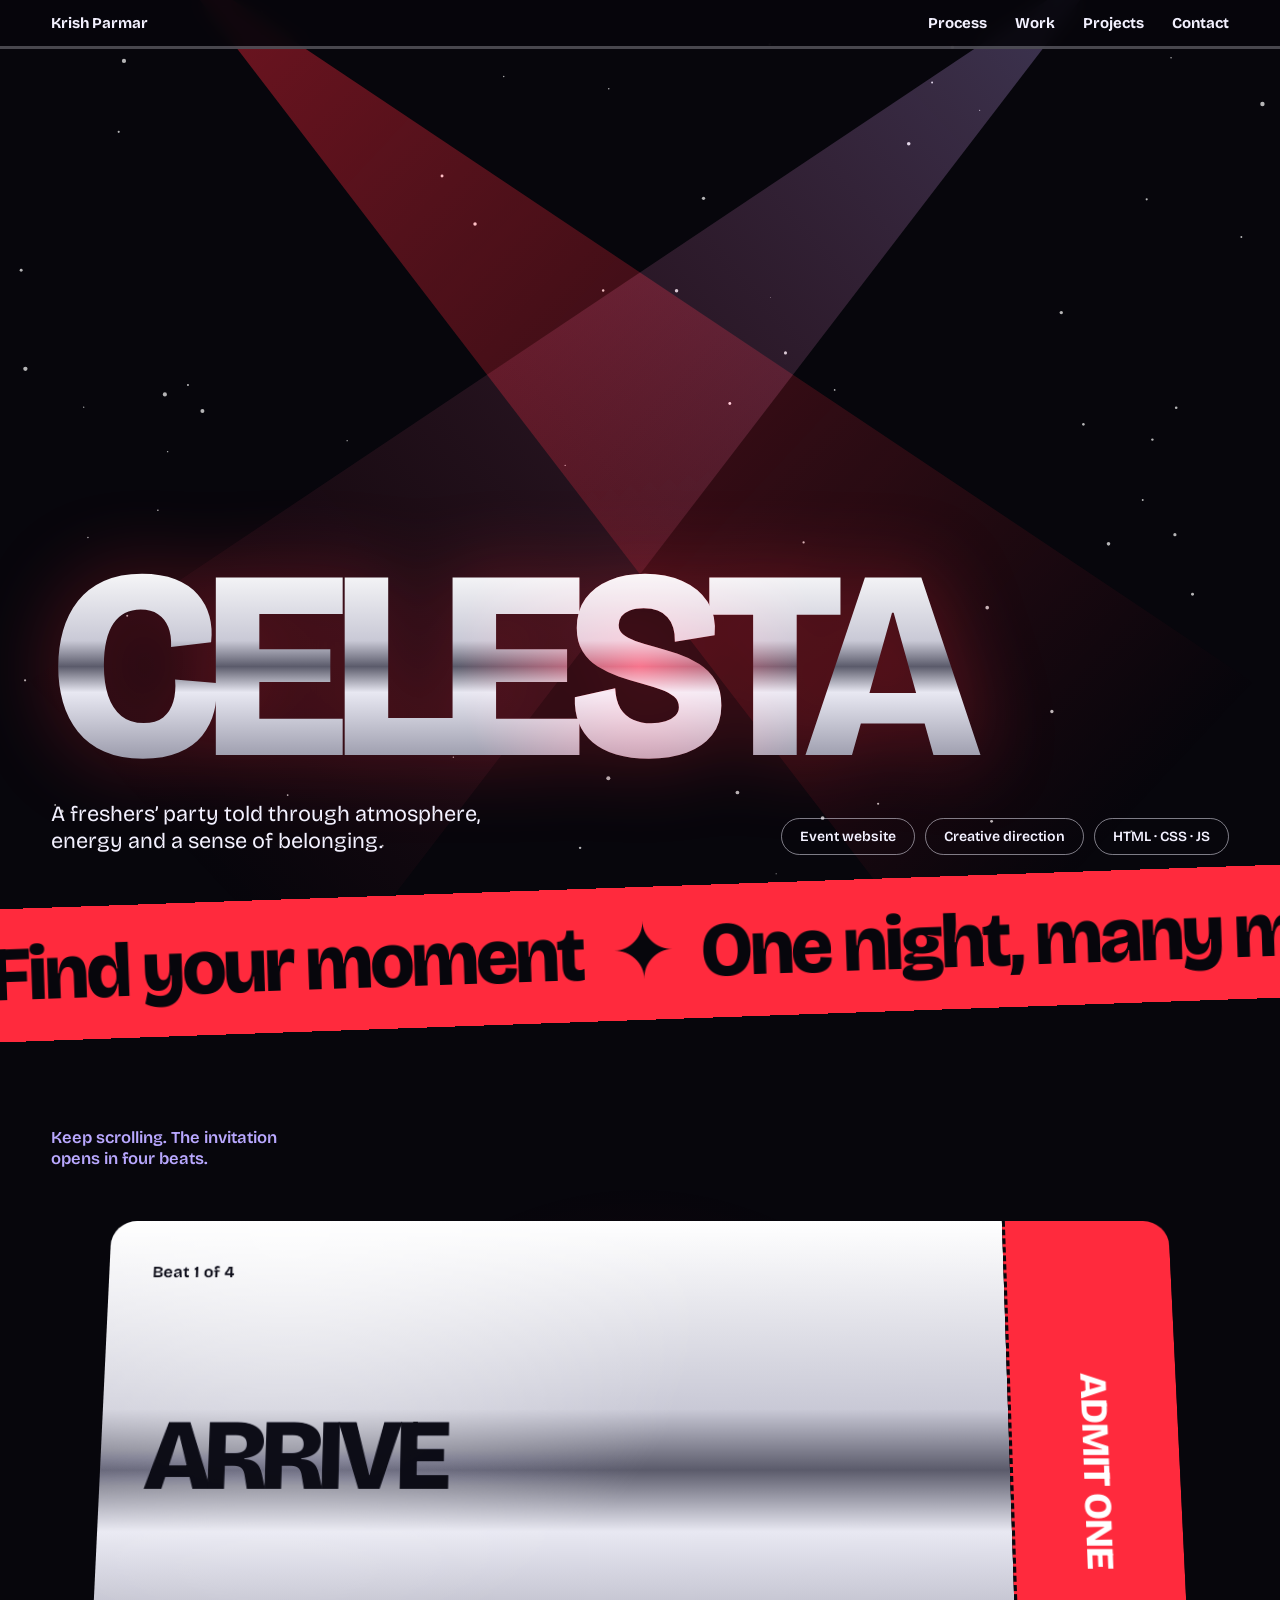
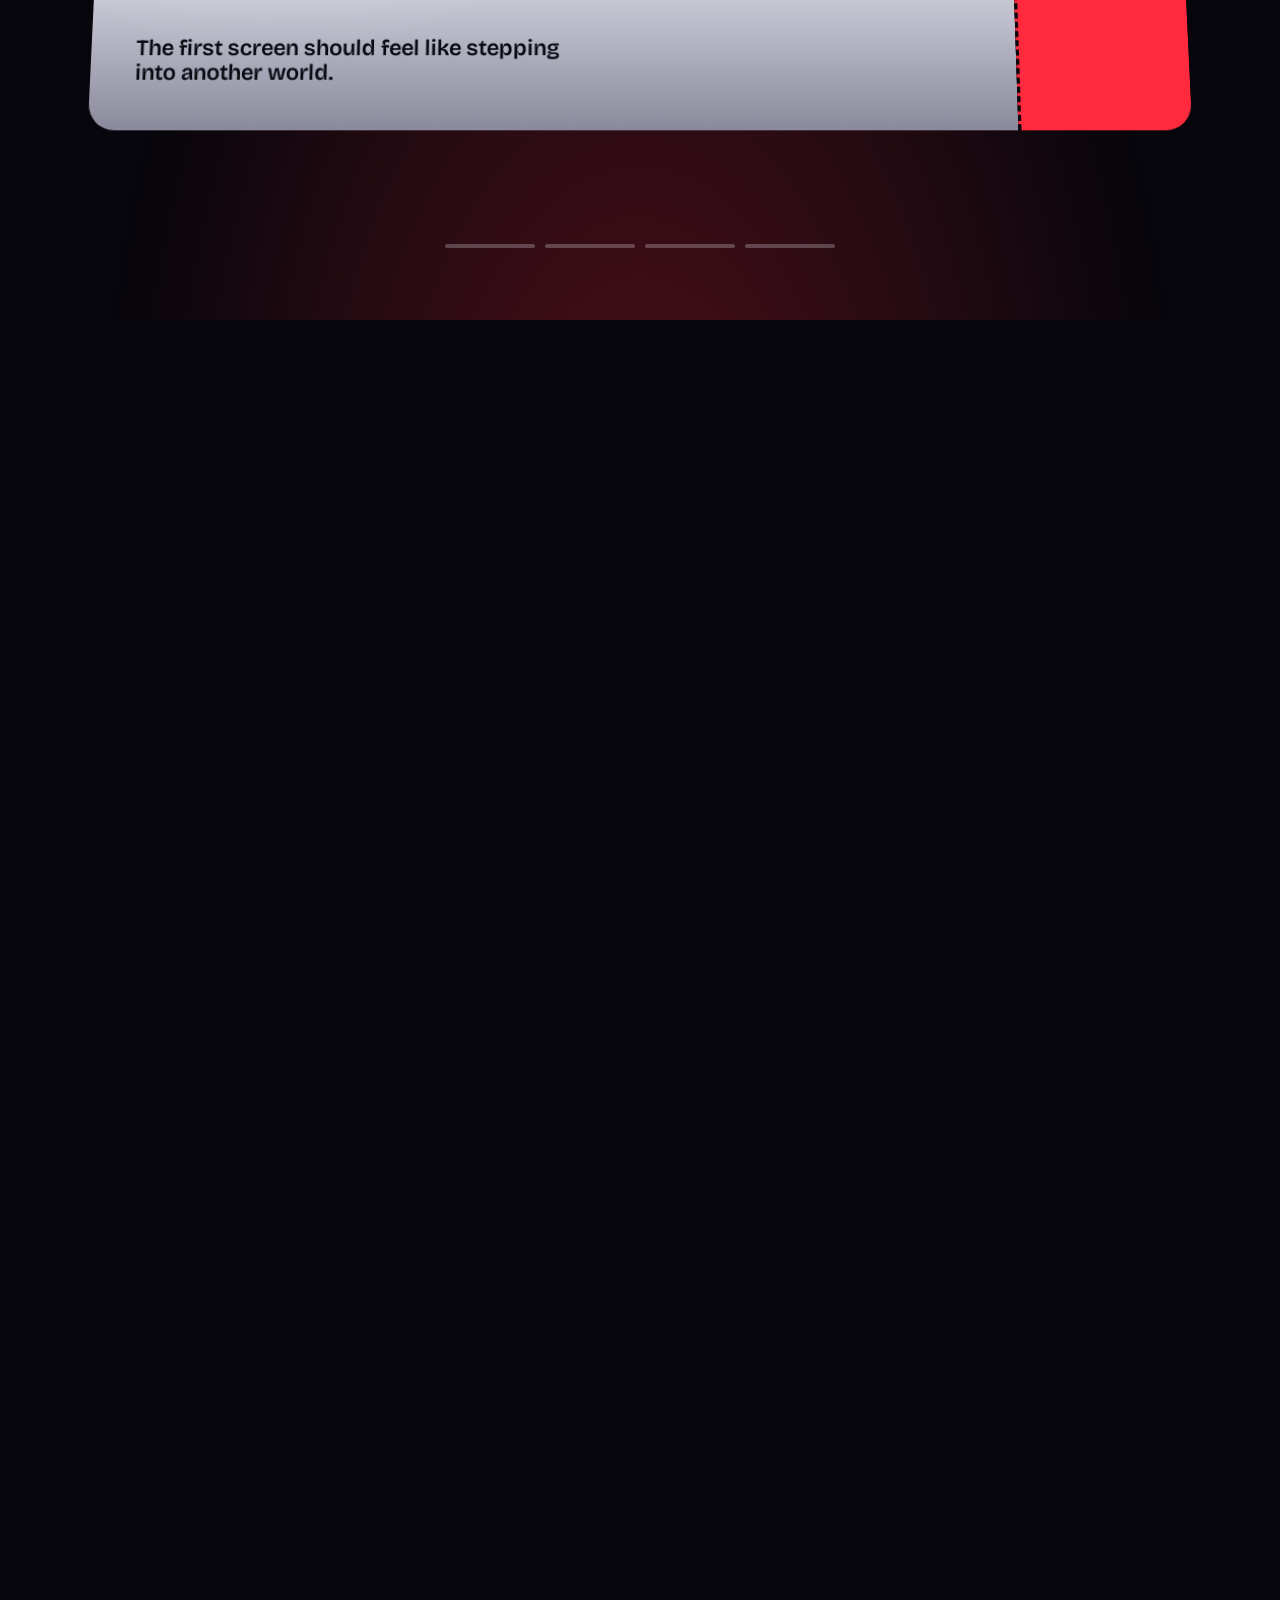
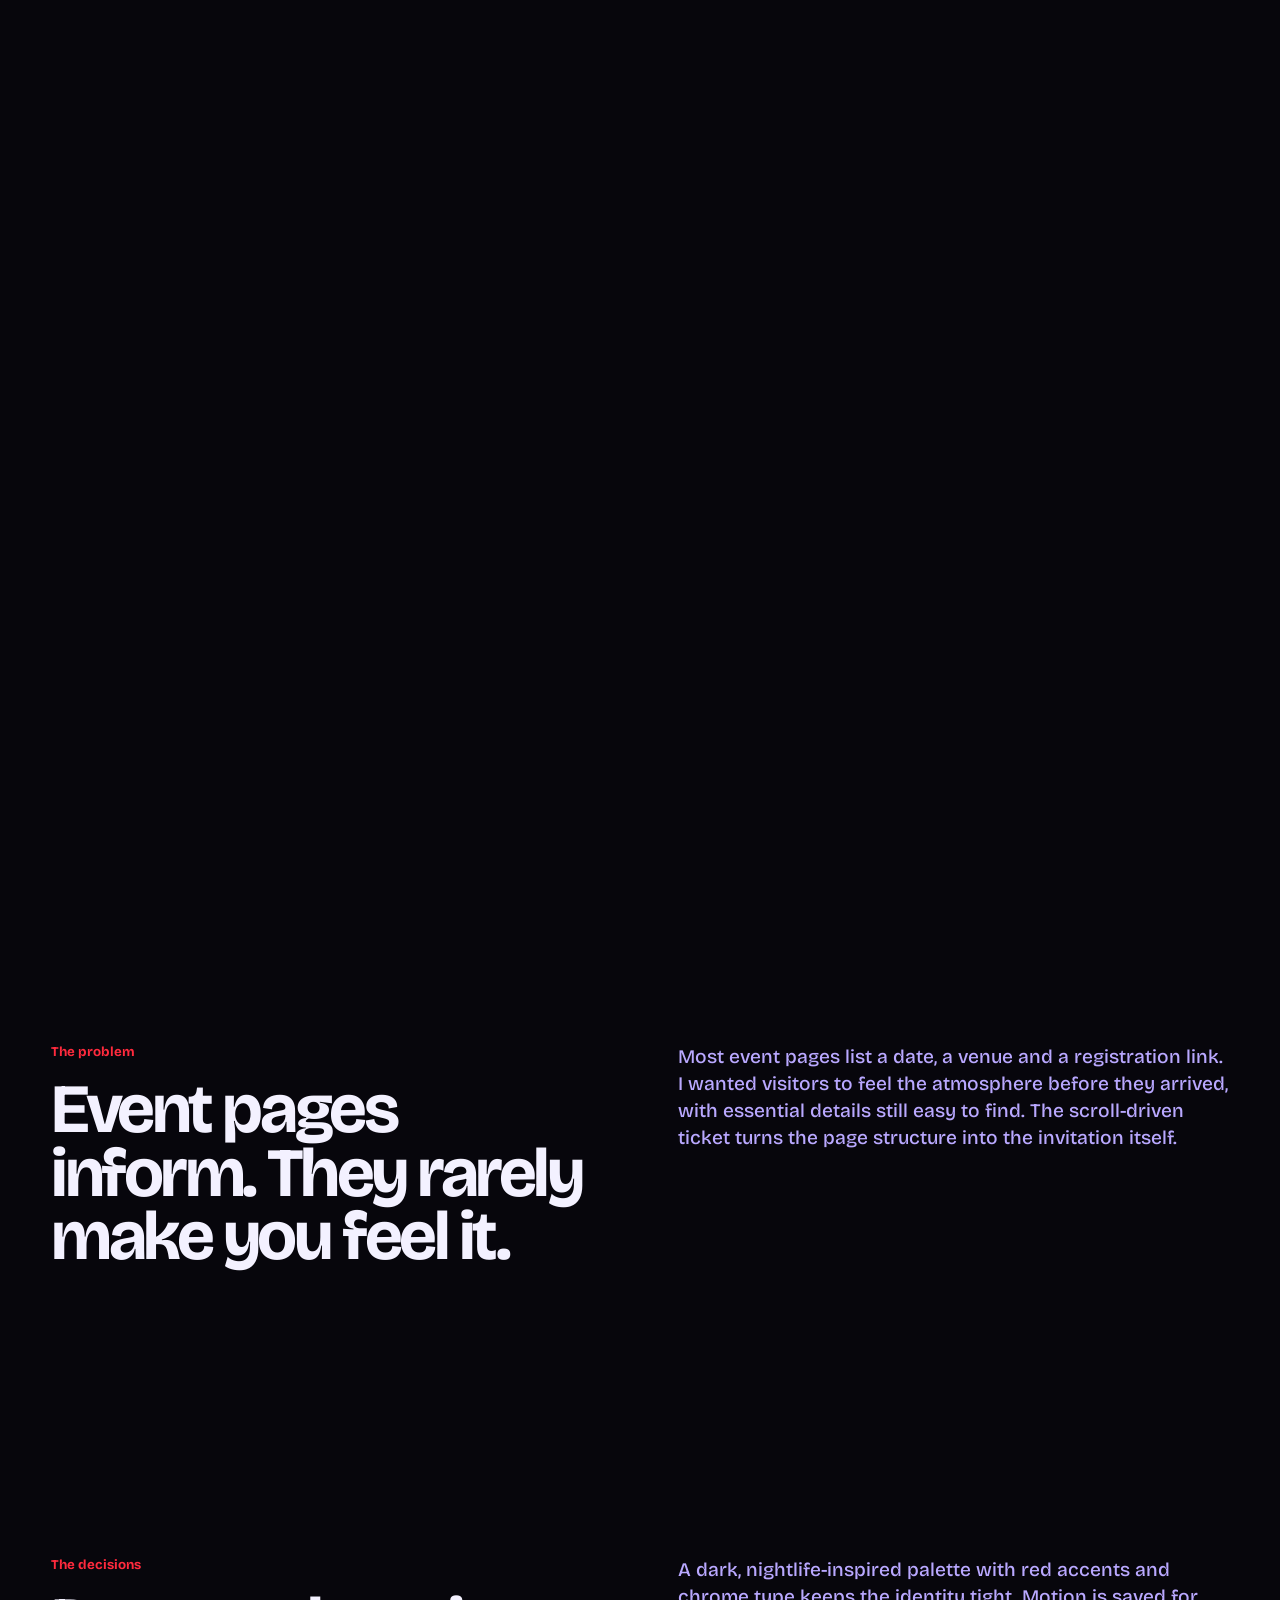
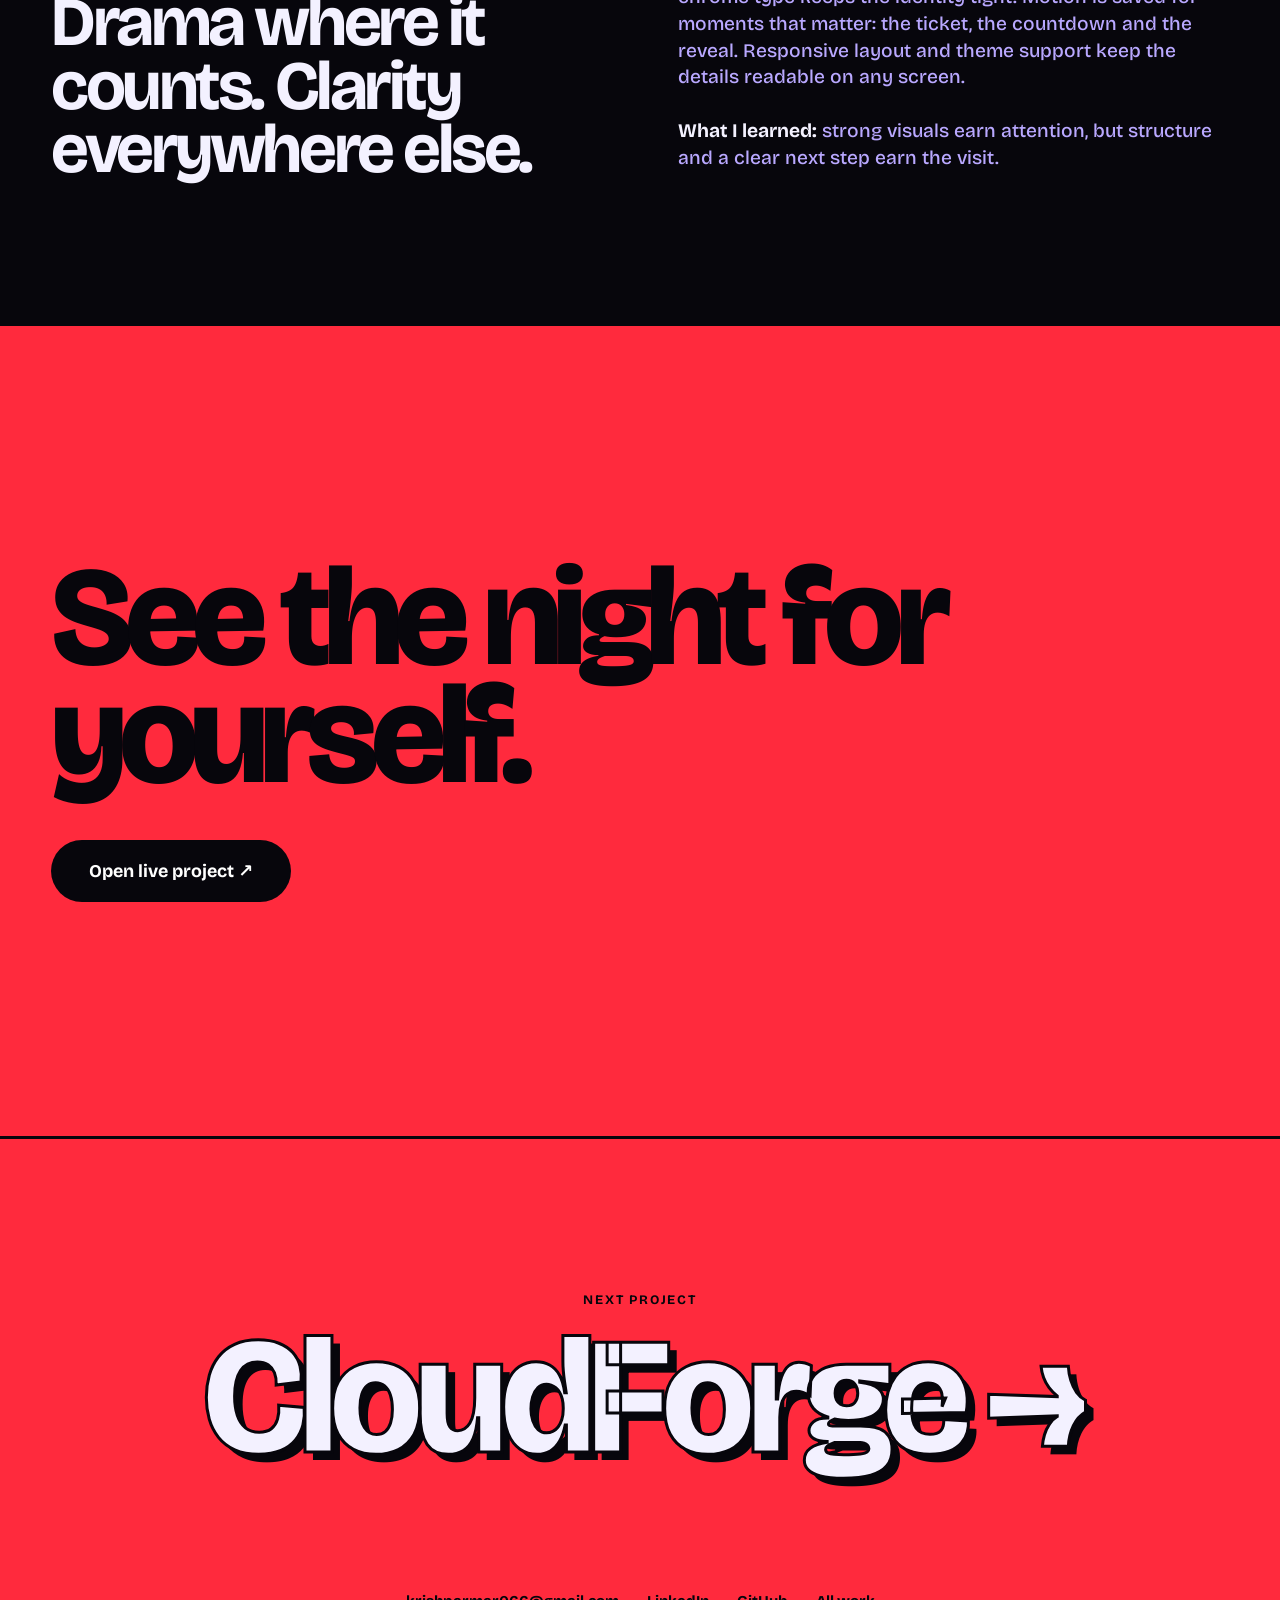
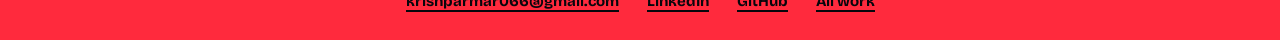
==== commit 89d099fc: "Add files via upload" ====
--- a/celesta.html
+++ b/celesta.html
@@ -1,301 +1,149 @@
-<!DOCTYPE html>
-<html lang="en">
-<head>
-  <meta charset="UTF-8" />
-  <meta name="viewport" content="width=device-width, initial-scale=1.0" />
-  <title>Celesta — Case Study</title>
-  <link rel="preconnect" href="https://fonts.googleapis.com">
-  <link rel="preconnect" href="https://fonts.gstatic.com" crossorigin>
-  <link href="https://fonts.googleapis.com/css2?family=Bricolage+Grotesque:opsz,wdth,wght@12..96,75..100,200..800&display=swap" rel="stylesheet">
-  <style>
-    :root{--bg:#090b1d;--bg-2:#151a39;--ink:#f4f1ff;--muted:#c8c5db;--purple:#b9a8ff;--blue:#2a2cff;--pink:#ff5d8f;--peach:#ffb59e;--mint:#86e2bd;--line:rgba(255,255,255,.08);--card:rgba(18,20,45,.92)}
-    *{box-sizing:border-box;margin:0;padding:0} html{scroll-behavior:smooth} body{font-family:'Bricolage Grotesque',system-ui,-apple-system,'Segoe UI',sans-serif;background:radial-gradient(circle at top,#20244d 0%,#0b0f24 36%,#090b1d 100%);color:var(--ink);line-height:1.35;overflow-x:hidden} a{text-decoration:none;color:inherit}
-    .container{width:min(1200px,calc(100% - 32px));margin:0 auto}
-    nav{position:sticky;top:0;z-index:20;background:rgba(9,11,29,.72);backdrop-filter:blur(16px);border-bottom:1px solid var(--line)}
-    .nav-inner{display:flex;align-items:center;justify-content:space-between;padding:18px 0}
-    .brand{font-size:clamp(18px,2vw,26px);font-weight:800;letter-spacing:-.05em}
-    .nav-links{display:flex;gap:24px;align-items:center;font-size:14px;font-weight:600;color:var(--muted)}
-    .nav-links a:hover{color:var(--peach)}
-    .nav-cta{padding:12px 22px;border-radius:999px;background:var(--peach);color:var(--bg);font-weight:700}
-    .hero{padding:72px 0 20px}
-    .eyebrow{display:inline-block;padding:9px 14px;border:1px solid var(--line);border-radius:999px;background:rgba(255,255,255,.04);text-transform:uppercase;letter-spacing:.14em;font-size:11px;font-weight:800;color:var(--purple)}
-    .hero-grid{display:grid;grid-template-columns:1.2fr .8fr;gap:32px;align-items:end;margin-top:24px}
-    .hero h1{font-size:clamp(54px,8vw,128px);line-height:.8;letter-spacing:-.07em;font-weight:800}
-    .lead{font-size:clamp(18px,2vw,30px);max-width:26ch;color:var(--muted);margin-top:18px;line-height:1.1}
-    .hero-meta{display:grid;grid-template-columns:repeat(3,1fr);gap:14px}
-    .meta-box{background:rgba(255,255,255,.04);border:1px solid var(--line);border-radius:20px;padding:18px}
-    .meta-box span{display:block;font-size:11px;letter-spacing:.14em;text-transform:uppercase;color:var(--purple);margin-bottom:12px}
-    .meta-box strong{display:block;font-size:clamp(22px,2vw,32px);letter-spacing:-.05em}
-    .showcase{padding:16px 0 10px}
-    .stage{position:relative;min-height:520px;border-radius:32px;overflow:hidden;border:1px solid var(--line);background:radial-gradient(circle at 20% 20%, rgba(185,168,255,.22), transparent 18%), radial-gradient(circle at 80% 35%, rgba(255,181,158,.2), transparent 26%), linear-gradient(135deg,#101639 0%,#0a0c1d 100%)}
-    .stage::before{content:"";position:absolute;inset:18px;border-radius:28px;border:1px solid rgba(255,255,255,.08)}
-    .light{position:absolute;border-radius:50%;filter:blur(10px);opacity:.8}
-    .light.one{width:260px;height:260px;background:rgba(185,168,255,.24);left:8%;top:12%}
-    .light.two{width:300px;height:300px;background:rgba(255,93,143,.22);right:8%;bottom:8%}
-    .screen{position:absolute;left:50%;top:50%;transform:translate(-50%,-50%);width:min(78%,820px);min-height:360px;border-radius:26px;background:rgba(17,19,38,.95);border:1px solid var(--line);box-shadow:0 35px 80px rgba(0,0,0,.34);overflow:hidden}
-    .screen-top{display:flex;align-items:center;justify-content:space-between;gap:12px;padding:14px 18px;border-bottom:1px solid var(--line)}
-    .dot{width:12px;height:12px;border-radius:50%}.dot:nth-child(1){background:var(--peach)}.dot:nth-child(2){background:var(--purple)}.dot:nth-child(3){background:var(--blue)}
-    .screen-title,.screen-status{font:800 10px/1.3 ui-monospace,SFMono-Regular,Consolas,monospace;letter-spacing:.12em;text-transform:uppercase}
-    .screen-title{color:var(--muted)}
-    .screen-status{display:flex;align-items:center;gap:7px;color:var(--mint);white-space:nowrap}
-    .screen-status::before{content:"";width:7px;height:7px;border-radius:50%;background:var(--mint);box-shadow:0 0 12px var(--mint)}
-    .screen-body{display:grid;grid-template-columns:1.35fr .65fr;gap:18px;padding:18px}
-    .festival-scene{position:relative;min-height:300px;overflow:hidden;border:1px solid rgba(255,255,255,.12);background:radial-gradient(circle at 50% 0%,#33204f,#11132e 58%,#080b1c)}
-    .festival-scene::before{content:"";position:absolute;inset:0;background:radial-gradient(ellipse at 50% 100%,rgba(255,93,143,.3),transparent 48%),linear-gradient(180deg,rgba(255,255,255,.03),transparent 50%)}
-    .beam{position:absolute;z-index:1;top:-8%;width:42%;height:88%;opacity:.42;filter:blur(2px);clip-path:polygon(43% 0,57% 0,100% 100%,0 100%);transform-origin:50% 0}
-    .beam-left{left:8%;background:linear-gradient(180deg,rgba(185,168,255,.8),transparent)}
-    .beam-right{right:8%;background:linear-gradient(180deg,rgba(255,93,143,.82),transparent)}
-    .festival-kicker,.festival-info small,.stage-chip{font:800 9px/1.3 ui-monospace,SFMono-Regular,Consolas,monospace;letter-spacing:.12em;text-transform:uppercase}
-    .festival-kicker{position:absolute;z-index:2;top:18px;left:18px;color:rgba(255,255,255,.68)}
-    .festival-wordmark{position:absolute;z-index:2;left:18px;top:56px;color:#fff;font-size:clamp(34px,4vw,58px);line-height:.78;letter-spacing:-.09em;font-weight:800;text-transform:uppercase}
-    .festival-wordmark span{display:block;margin-top:8px;color:var(--peach);font-size:.46em;letter-spacing:.04em}
-    .main-stage{position:absolute;z-index:2;left:27%;right:27%;bottom:22%;height:82px;border:1px solid rgba(255,255,255,.28);background:linear-gradient(180deg,rgba(185,168,255,.4),rgba(17,19,38,.96));box-shadow:0 0 44px rgba(255,93,143,.24)}
-    .main-stage::before{content:"";position:absolute;left:16%;right:16%;top:-20px;height:20px;border:1px solid rgba(255,255,255,.28);border-bottom:0;background:rgba(255,255,255,.08);clip-path:polygon(12% 0,88% 0,100% 100%,0 100%)}
-    .stage-lights{position:absolute;inset:0;background:radial-gradient(circle at 20% 14%,var(--peach) 0 3px,transparent 4px),radial-gradient(circle at 50% 14%,var(--purple) 0 3px,transparent 4px),radial-gradient(circle at 80% 14%,var(--pink) 0 3px,transparent 4px)}
-    .crowd{position:absolute;z-index:3;left:0;right:0;bottom:0;height:20%;background:radial-gradient(ellipse at 10% 100%,#080b1c 0 22px,transparent 23px),radial-gradient(ellipse at 28% 100%,#11132c 0 28px,transparent 29px),radial-gradient(ellipse at 50% 100%,#080b1c 0 24px,transparent 25px),radial-gradient(ellipse at 74% 100%,#11132c 0 29px,transparent 30px),radial-gradient(ellipse at 92% 100%,#080b1c 0 25px,transparent 26px)}
-    .stage-chip{position:absolute;z-index:4;right:16px;bottom:14px;padding:7px 9px;background:rgba(255,93,143,.17);color:#fff}
-    .festival-info{display:flex;flex-direction:column;justify-content:center;padding:8px 4px}
-    .festival-info small{color:var(--purple)}
-    .festival-info h3{margin-top:12px;font-size:clamp(22px,2.4vw,32px);line-height:.98;letter-spacing:-.06em}
-    .festival-info p{margin-top:9px;color:var(--muted);font-size:14px}
-    .event-details{display:grid;gap:0;margin-top:18px}
-    .event-detail{display:flex;align-items:center;gap:10px;padding:10px 0;border-top:1px solid var(--line)}
-    .event-detail i{display:grid;place-items:center;flex:0 0 27px;width:27px;height:27px;border:1px solid rgba(185,168,255,.32);border-radius:50%;color:var(--peach);font-size:11px;font-style:normal}
-    .event-detail span{font-size:11px;font-weight:700}
-    .lineup{display:grid;grid-template-columns:repeat(4,1fr);gap:12px;margin-top:28px}
-    .lineup article{min-height:220px;padding:20px;border:1px solid var(--line);border-radius:20px;background:linear-gradient(160deg,rgba(255,255,255,.07),rgba(255,255,255,.015));position:relative;overflow:hidden}
-    .lineup article::after{content:"";position:absolute;width:120px;height:120px;border-radius:50%;right:-30px;bottom:-38px;background:radial-gradient(circle,var(--pink),transparent 70%);opacity:.5}
-    .lineup time{display:block;color:var(--peach);font-size:12px;font-weight:800;letter-spacing:.12em;margin-bottom:42px}
-    .lineup h3{font-size:clamp(22px,2.4vw,30px);letter-spacing:-.05em}
-    .lineup p{margin-top:8px;color:var(--muted)}
-    .production{display:grid;grid-template-columns:repeat(3,1fr);gap:14px;margin-top:28px}
-    .production article{padding:22px;border-top:1px solid rgba(255,255,255,.3);background:linear-gradient(180deg,rgba(185,168,255,.1),transparent)}
-    .production b{display:block;font-size:clamp(32px,5vw,64px);letter-spacing:-.07em;color:var(--purple)}
-    .production h3{font-size:23px;margin:12px 0 6px}
-    .production p{color:var(--muted)}
-    .hero{min-height:68vh;display:flex;flex-direction:column;justify-content:center;padding:8vh 0 5vh}
-    .hero-grid{grid-template-columns:1fr}
-    .hero h1{text-transform:uppercase;font-size:clamp(76px,16vw,220px);letter-spacing:-.09em;color:var(--peach)}
-    .lead{max-width:38ch}
-    .hero-meta{max-width:900px;margin-top:28px}
-    .meta-box{border-radius:4px;background:transparent;border:0;border-top:1px solid rgba(255,255,255,.3);padding:14px 0}
-    .stage{border-radius:4px;min-height:72vh}
-    .screen{width:min(88%,980px);min-height:420px;border-radius:4px}
-    .screen-top{background:linear-gradient(90deg,rgba(255,93,143,.16),transparent)}
-    .lineup article{border-radius:4px}
-    .lineup article:nth-child(even){transform:translateY(28px)}
-    .production article{min-height:220px}
-    .feature-card{border-radius:4px}
-    .quote{border-radius:4px;border-left:5px solid var(--pink)}
-    .afterglow{position:relative;min-height:360px;display:grid;place-items:center;overflow:hidden;text-align:center;background:linear-gradient(135deg,#40205b,#11102b 65%);border:1px solid var(--line)}
-    .afterglow::before,.afterglow::after{content:"";position:absolute;width:34vw;aspect-ratio:1;border-radius:50%;filter:blur(2px);opacity:.55}
-    .afterglow::before{background:radial-gradient(circle,var(--pink),transparent 68%);left:-10vw;top:-18vw}
-    .afterglow::after{background:radial-gradient(circle,var(--purple),transparent 68%);right:-10vw;bottom:-18vw}
-    .afterglow p{position:relative;z-index:1;max-width:14ch;font-size:clamp(36px,7vw,92px);line-height:.9;letter-spacing:-.07em;font-weight:800;text-transform:uppercase}
-    section{padding:76px 0}
-    .two-col{display:grid;grid-template-columns:1fr 1fr;gap:32px}
-    .section-label{display:block;font-size:12px;letter-spacing:.12em;text-transform:uppercase;color:var(--purple);font-weight:800;margin-bottom:18px}
-    h2{font-size:clamp(30px,5vw,72px);letter-spacing:-.06em;line-height:.92}
-    .copy{font-size:clamp(18px,2vw,24px);color:var(--muted);max-width:62ch}
-    .stats{display:grid;grid-template-columns:repeat(3,1fr);gap:18px;margin-top:28px}
-    .stat{padding:22px 18px;border-radius:20px;background:rgba(255,255,255,.04);border:1px solid var(--line)}
-    .stat strong{display:block;font-size:clamp(28px,4vw,52px);letter-spacing:-.06em;margin-bottom:8px}
-    .stat span{color:var(--muted)}
-    .stack{display:grid;grid-template-columns:repeat(2,1fr);gap:18px;margin-top:28px}
-    .stack-card{padding:22px;border-radius:22px;background:rgba(255,255,255,.04);border:1px solid var(--line)}
-    .stack-card h3{font-size:26px;letter-spacing:-.04em;margin-bottom:10px}
-    .stack-card ul{list-style:none;color:var(--muted);display:grid;gap:10px;font-size:18px}
-    .stack-card li::before{content:'•';color:var(--peach);margin-right:8px}
-    .feature-grid{display:grid;grid-template-columns:repeat(3,1fr);gap:18px;margin-top:28px}
-    .feature-card{background:rgba(255,255,255,.04);border:1px solid var(--line);border-radius:22px;padding:22px}
-    .feature-card .icon{width:52px;height:52px;border-radius:14px;background:linear-gradient(135deg,var(--peach),var(--pink));display:grid;place-items:center;color:#fff;font-weight:800;margin-bottom:18px}
-    .feature-card h3{font-size:24px;letter-spacing:-.04em;margin-bottom:8px}
-    .feature-card p{color:var(--muted);font-size:18px}
-    .quote{padding:32px;border-radius:28px;background:linear-gradient(135deg,rgba(185,168,255,.12),rgba(255,93,143,.12));border:1px solid var(--line);font-size:clamp(24px,3vw,42px);letter-spacing:-.04em;line-height:1}
-    .cta{display:flex;justify-content:space-between;align-items:center;gap:16px;padding:34px;border-radius:28px;background:linear-gradient(135deg,var(--peach),var(--pink));color:var(--bg);margin-top:20px}
-    .cta h3{font-size:clamp(28px,4vw,52px);letter-spacing:-.05em}
-    .primary-btn{display:inline-flex;align-items:center;justify-content:center;padding:15px 24px;border-radius:999px;background:var(--bg);color:var(--ink);font-weight:700}
-    footer{padding:40px 0 64px;color:var(--muted)}
-    .footer-row{display:flex;justify-content:space-between;gap:16px;border-top:1px solid var(--line);padding-top:18px}
-    .motion-ready .reveal-on-scroll{opacity:0;transform:translateY(30px);transition:opacity .8s ease,transform .8s cubic-bezier(.2,.7,.2,1)}
-    .motion-ready .reveal-on-scroll.is-visible{opacity:1;transform:none}
-    .motion-ready .stagger-item{opacity:0;translate:0 18px;transition:opacity .65s ease,translate .65s cubic-bezier(.2,.7,.2,1);transition-delay:calc(var(--stagger-index,0)*90ms)}
-    .motion-ready .stagger-reveal.is-visible .stagger-item{opacity:1;translate:0 0}
-    .motion-ready .stage.is-active .light.one{animation:celesta-light-one 9s ease-in-out infinite alternate}
-    .motion-ready .stage.is-active .light.two{animation:celesta-light-two 11s ease-in-out infinite alternate}
-    .motion-ready .stage.is-active .screen{animation:celesta-screen-float 7s ease-in-out infinite}
-    .motion-ready .stage.is-active .beam-left{animation:celesta-beam-left 7s ease-in-out infinite alternate}
-    .motion-ready .stage.is-active .beam-right{animation:celesta-beam-right 8s ease-in-out infinite alternate}
-    .motion-ready .stage.is-active .main-stage{animation:celesta-stage-glow 4s ease-in-out infinite}
-    .motion-ready .stage.is-active .stage-chip{animation:celesta-chip-glow 2.4s ease-in-out infinite}
-    .motion-ready .lineup article{transition:border-color .35s ease,translate .35s ease}
-    .motion-ready .lineup article:hover{translate:0 -8px;border-color:rgba(255,181,158,.55)}
-    .motion-ready .afterglow.is-active::before{animation:celesta-glow 5s ease-in-out infinite alternate}
-    .motion-ready .afterglow.is-active::after{animation:celesta-glow 6s ease-in-out infinite alternate-reverse}
-    @keyframes celesta-light-one{to{translate:48px 34px;scale:1.15;opacity:1}}
-    @keyframes celesta-light-two{to{translate:-42px -26px;scale:.9;opacity:.65}}
-    @keyframes celesta-screen-float{50%{translate:0 -8px}}
-    @keyframes celesta-glow{to{scale:1.18;opacity:.8}}
-    @keyframes celesta-beam-left{to{transform:rotate(12deg);opacity:.72}}
-    @keyframes celesta-beam-right{to{transform:rotate(-14deg);opacity:.62}}
-    @keyframes celesta-stage-glow{50%{box-shadow:0 0 62px rgba(255,93,143,.42);filter:brightness(1.16)}}
-    @keyframes celesta-chip-glow{50%{background:rgba(255,93,143,.4)}}
-    @media (max-width:860px){.hero-grid,.two-col,.feature-grid,.stats,.stack{grid-template-columns:1fr}.lineup,.production{grid-template-columns:repeat(2,1fr)}.screen-body{grid-template-columns:1fr}.nav-links{display:none}.stage{min-height:720px}.screen{width:calc(100% - 36px);min-height:0;top:24px;bottom:24px;transform:translateX(-50%)}.festival-scene{min-height:280px}.cta{flex-direction:column;align-items:flex-start}}
-    @media (max-width:520px){.lineup,.production{grid-template-columns:1fr}.lineup article:nth-child(even){transform:none}.hero-meta{grid-template-columns:1fr}.stage{min-height:740px}.screen{width:calc(100% - 24px)}.screen-top{padding:12px}.screen-title,.screen-status{font-size:8px}.screen-body{padding:12px}.festival-scene{min-height:300px}.festival-wordmark{top:48px;font-size:42px}.festival-info{padding:4px}.event-details{margin-top:12px}}
-    @media (prefers-reduced-motion:reduce){html{scroll-behavior:auto}.motion-ready *{animation:none!important;transition:none!important}}
-  </style>
-</head>
-<body>
-  <nav>
-    <div class="container nav-inner">
-      <a href="index.html" class="brand">Krish Parmar</a>
-      <div class="nav-links">
-        <a href="index.html#process">Process</a>
-        <a href="index.html#work">Work</a>
-        <a href="index.html#about">About</a>
-        <a href="index.html#contact">Contact</a>
-      </div>
-      <a class="nav-cta" href="index.html#contact">Book a call</a>
-    </div>
-  </nav>
-
-  <main class="container">
-    <header class="hero">
-      <span class="eyebrow">Case Study</span>
-      <div class="hero-grid">
-        <div>
-          <h1>Celesta</h1>
-          <p class="lead">An event story told through atmosphere, energy, and a strong sense of belonging.</p>
-        </div>
-        <div class="hero-meta">
-          <div class="meta-box"><span>Type</span><strong>Event</strong></div>
-          <div class="meta-box"><span>Role</span><strong>Experience</strong></div>
-          <div class="meta-box"><span>Stack</span><strong>Web</strong></div>
-        </div>
-      </div>
-    </header>
-
-    <section class="showcase">
-      <div class="stage">
-        <div class="light one"></div>
-        <div class="light two"></div>
-        <div class="screen">
-          <div class="screen-top">
-            <div class="dots"><span class="dot"></span><span class="dot"></span><span class="dot"></span></div>
-            <span class="screen-title">CELESTA / EVENT EXPERIENCE</span>
-            <span class="screen-status">Your night begins here</span>
-          </div>
-          <div class="screen-body">
-            <div class="festival-scene" role="img" aria-label="Celesta festival stage with animated spotlights, live lineup, and event-planning details">
-              <span class="festival-kicker">LIVE / CELESTA FESTIVAL</span>
-              <span class="beam beam-left"></span><span class="beam beam-right"></span>
-              <div class="festival-wordmark">Celesta<span>Find your moment.</span></div>
-              <div class="main-stage"><span class="stage-lights"></span></div>
-              <div class="crowd"></div>
-              <span class="stage-chip">LIVE EXPERIENCE</span>
-            </div>
-            <aside class="festival-info">
-              <small>ONE NIGHT / MANY MOMENTS</small>
-              <h3>All the energy. One clear plan.</h3>
-              <p>Celesta brings the lineup, event details, and next steps together—so guests can stay in the experience.</p>
-              <div class="event-details">
-                <div class="event-detail"><i>01</i><span>Explore the lineup</span></div>
-                <div class="event-detail"><i>02</i><span>Plan your next stop</span></div>
-                <div class="event-detail"><i>03</i><span>Arrive ready to enjoy</span></div>
-              </div>
-            </aside>
-          </div>
-        </div>
-      </div>
-    </section>
-
-    <section class="two-col">
-      <div><span class="section-label">The challenge</span><h2>Transform event energy into a clear digital journey.</h2></div>
-      <div class="copy">The brief was not just to display information — it was to convince people to feel the experience. Celesta needed a narrative that felt alive, exciting, and highly social from the very first interaction.</div>
-    </section>
-
-    <section>
-      <span class="section-label">The event, in four beats</span>
-      <div class="lineup">
-        <article><time>01 / ARRIVE</time><h3>Set the scene</h3><p>Make the first impression feel like stepping into another world.</p></article>
-        <article><time>02 / DISCOVER</time><h3>Find your moment</h3><p>Help guests scan the lineup and find what they came for.</p></article>
-        <article><time>03 / EXPERIENCE</time><h3>Stay in the flow</h3><p>Keep essentials close while attention stays on the event.</p></article>
-        <article><time>04 / REMEMBER</time><h3>Carry it forward</h3><p>Give the experience a life beyond the final set.</p></article>
-      </div>
-    </section>
-
-    <section class="two-col">
-      <div><span class="section-label">Approach</span><h2>Let the atmosphere do the talking.</h2></div>
-      <div class="copy">I used bold color, fresh rhythm, and layered storytelling to make the event feel large and immersive. The interface kept the excitement high without sacrificing clarity or usability.</div>
-    </section>
-
-    <section>
-      <span class="section-label">Experience direction</span>
-      <div class="production">
-        <article><b>A</b><h3>Build anticipation</h3><p>Expressive visuals set the tone before visitors start reading.</p></article>
-        <article><b>B</b><h3>Keep the signal clear</h3><p>Dates, lineup, and next actions stay easy to find amid the energy.</p></article>
-        <article><b>C</b><h3>Make it shareable</h3><p>A distinct visual identity gives attendees something worth passing on.</p></article>
-      </div>
-    </section>
-
-    <section class="afterglow">
-      <p>Leave the night louder than you found it.</p>
-    </section>
-
-    <section>
-      <div class="cta">
-        <h3>Need a brand experience that people remember?</h3>
-        <a class="primary-btn" href="index.html#contact">Let’s create it</a>
-      </div>
-    </section>
-  </main>
-
-  <footer>
-    <div class="container footer-row">
-      <span>Celesta case study</span>
-      <a href="index.html">Back to portfolio</a>
-    </div>
-  </footer>
-  <script>
-    (function(){
-      if(window.matchMedia('(prefers-reduced-motion: reduce)').matches)return;
-      document.body.classList.add('motion-ready');
-      var reveal=document.querySelectorAll('.hero,main > section');
-      var groups=document.querySelectorAll('.hero-meta,.screen-body,.lineup,.production');
-      var active=document.querySelectorAll('.stage,.afterglow');
-      groups.forEach(function(group){
-        group.classList.add('stagger-reveal');
-        Array.prototype.forEach.call(group.children,function(child,index){
-          child.classList.add('stagger-item');
-          child.style.setProperty('--stagger-index',index);
-        });
-      });
-      if(!('IntersectionObserver' in window)){
-        reveal.forEach(function(el){el.classList.add('is-visible')});
-        groups.forEach(function(el){el.classList.add('is-visible')});
-        active.forEach(function(el){el.classList.add('is-active')});
-        return;
-      }
-      var observer=new IntersectionObserver(function(entries){
-        entries.forEach(function(entry){
-          if(entry.isIntersecting){
-            entry.target.classList.add('is-visible');
-            observer.unobserve(entry.target);
-          }
-        });
-      },{threshold:.12});
-      reveal.forEach(function(el){el.classList.add('reveal-on-scroll');observer.observe(el)});
-      groups.forEach(function(el){observer.observe(el)});
-      var activeObserver=new IntersectionObserver(function(entries){
-        entries.forEach(function(entry){
-          if(entry.isIntersecting){
-            entry.target.classList.add('is-active');
-            activeObserver.unobserve(entry.target);
-          }
-        });
-      },{threshold:.2});
-      active.forEach(function(el){activeObserver.observe(el)});
-    })();
-  </script>
-</body>
-</html>
+<!DOCTYPE html>
+<html lang="en" data-cursor-theme="celesta">
+<head>
+<meta charset="UTF-8">
+<meta name="viewport" content="width=device-width, initial-scale=1, viewport-fit=cover">
+<title>Celesta — Case Study</title>
+<link rel="preconnect" href="https://fonts.googleapis.com"><link rel="preconnect" href="https://fonts.gstatic.com" crossorigin>
+<link href="https://fonts.googleapis.com/css2?family=Bricolage+Grotesque:opsz,wdth,wght@12..96,75..100,200..800&display=swap" rel="stylesheet">
+<link rel="stylesheet" href="css/cursor.css">
+<link rel="stylesheet" href="css/project-chrome.css">
+<style>
+:root{--bg:#07060c;--red:#ff2a3d;--ink:#f3f1ff;--lilac:#b9a8ff;--chrome:linear-gradient(180deg,#fff 0%,#c9c9d6 38%,#5b5b6b 50%,#e8e8f2 62%,#8a8a9c 100%)}
+*,*::before,*::after{box-sizing:border-box;margin:0;padding:0}
+html{scroll-padding-top:env(safe-area-inset-top,0px)}
+body{background:var(--bg);color:var(--ink);font-family:'Bricolage Grotesque',system-ui,sans-serif;overflow-x:hidden;-webkit-font-smoothing:antialiased}
+a{color:inherit;text-decoration:none}
+nav{position:fixed;top:env(safe-area-inset-top,0px);left:0;right:0;display:flex;justify-content:space-between;padding:22px 4vw;z-index:50;font-weight:600;mix-blend-mode:difference;color:#fff}
+nav div{display:flex;gap:28px}
+nav a:focus-visible,.btn:focus-visible{outline:2px solid var(--red);outline-offset:4px}
+.hero{position:relative;height:100svh;min-height:620px;display:flex;flex-direction:column;justify-content:flex-end;padding:0 4vw 5vh;overflow:hidden}
+#fx{position:absolute;inset:0;width:100%;height:100%}
+.hero h1{position:relative;font-size:clamp(70px,21vw,400px);line-height:.8;letter-spacing:-.06em;font-weight:800;text-transform:uppercase;background:var(--chrome);-webkit-background-clip:text;background-clip:text;color:transparent;filter:drop-shadow(0 0 40px rgba(255,42,61,.35))}
+.hero h1::after{content:"Celesta";position:absolute;inset:0;background:radial-gradient(circle 260px at var(--mx,50%) var(--my,50%),rgba(255,42,61,.95),transparent 70%);-webkit-background-clip:text;background-clip:text;color:transparent;mix-blend-mode:screen;pointer-events:none;text-transform:uppercase}
+.hero .meta{position:relative;display:flex;justify-content:space-between;align-items:flex-end;gap:24px;margin-top:3vh;flex-wrap:wrap}
+.hero p{max-width:32ch;font-size:clamp(16px,1.7vw,26px);line-height:1.25}
+.chips{display:flex;gap:10px;flex-wrap:wrap}
+.chips span{border:1.5px solid rgba(243,241,255,.5);border-radius:99px;padding:9px 18px;font-weight:600;font-size:14px}
+.mq{background:var(--red);color:#07060c;overflow:hidden;white-space:nowrap;padding:1.6vw 0;transform:rotate(-2deg);margin:-1vw -3vw 0;position:relative;z-index:3}
+.mq div{display:inline-block;font-size:clamp(34px,6vw,96px);font-weight:800;letter-spacing:-.04em;animation:mq 26s linear infinite}
+.mq span{margin:0 2.2vw}
+@keyframes mq{to{transform:translateX(-50%)}}
+/* ticket */
+.tk{height:520vh;position:relative}
+.stick{position:sticky;top:0;height:100svh;display:grid;place-items:center;overflow:hidden;perspective:1600px}
+.stick::before{content:"";position:absolute;inset:0;background:radial-gradient(ellipse at 50% 120%,rgba(255,42,61,.28),transparent 60%)}
+.hint{position:absolute;top:12vh;left:4vw;font-weight:600;color:var(--lilac);font-size:clamp(14px,1.3vw,19px);max-width:22ch;line-height:1.25}
+.ticket{position:relative;display:grid;grid-template-columns:1fr 170px;width:min(92vw,1080px);aspect-ratio:2.1/1;min-height:330px;transform-style:preserve-3d;will-change:transform}
+.main,.stub{background:var(--chrome);color:#0a0a12;position:relative}
+.main{border-radius:26px 0 0 26px;padding:clamp(20px,3.4vw,52px);display:flex;flex-direction:column;justify-content:space-between;overflow:hidden}
+.main::after{content:"";position:absolute;inset:0;background:radial-gradient(circle at var(--sx,30%) 0,rgba(255,255,255,.55),transparent 50%);mix-blend-mode:overlay;pointer-events:none}
+.stub{border-radius:0 26px 26px 0;background:var(--red);color:#fff;display:flex;align-items:center;justify-content:center;border-left:3px dashed #07060c;transform-origin:0 100%;will-change:transform}
+.stub b{writing-mode:vertical-rl;font-size:clamp(20px,3vw,44px);letter-spacing:-.03em;font-weight:800;text-transform:uppercase}
+.ch{position:absolute;inset:clamp(20px,3.4vw,52px);display:flex;flex-direction:column;justify-content:space-between;opacity:0;transform:translateY(24px);transition:opacity .5s,transform .6s cubic-bezier(.2,.7,.2,1)}
+.ch.on{opacity:1;transform:none}
+.ch .n{font-size:clamp(14px,1.3vw,18px);font-weight:700}
+.ch h3{font-size:clamp(40px,8vw,128px);line-height:.85;letter-spacing:-.06em;font-weight:800;text-transform:uppercase}
+.ch p{font-size:clamp(15px,1.7vw,26px);font-weight:600;max-width:30ch;line-height:1.1}
+.bar{position:absolute;bottom:8vh;left:50%;transform:translateX(-50%);display:flex;gap:10px}
+.bar i{width:clamp(40px,8vw,90px);height:4px;background:rgba(243,241,255,.25);border-radius:4px;overflow:hidden}
+.bar i::after{content:"";display:block;height:100%;width:var(--f,0%);background:var(--red)}
+/* copy */
+.cp{padding:16vh 4vw;display:grid;grid-template-columns:1fr 1fr;gap:6vw;align-items:start}
+.cp h2{font-size:clamp(34px,5.4vw,90px);line-height:.92;letter-spacing:-.05em;font-weight:700}
+.cp p{font-size:clamp(16px,1.5vw,22px);line-height:1.4;font-weight:500;color:var(--lilac);max-width:46ch}
+.cp small{display:block;margin-bottom:2vh;font-weight:700;color:var(--red)}
+.end{min-height:90svh;display:flex;flex-direction:column;justify-content:center;align-items:flex-start;gap:5vh;padding:10vh 4vw;background:var(--red);color:#07060c}
+.end h2{font-size:clamp(46px,11vw,200px);line-height:.84;letter-spacing:-.06em;font-weight:800;max-width:11ch}
+.btn{display:inline-grid;place-items:center;padding:20px 38px;border-radius:99px;background:#07060c;color:#fff;font-weight:700;font-size:clamp(16px,1.4vw,22px);transition:transform .35s cubic-bezier(.2,.7,.2,1)}
+.btn:hover{transform:scale(1.07) rotate(-2deg)}
+footer{display:flex;justify-content:space-between;padding:24px 4vw;background:#07060c;font-size:15px}
+@media (max-width:760px){.cp{grid-template-columns:1fr}.ticket{grid-template-columns:1fr 84px;aspect-ratio:auto;height:62svh}nav div{gap:14px;font-size:14px}.hint{display:none}}
+@media (prefers-reduced-motion:reduce){.mq div{animation:none}.ch{transition:none}}
+</style>
+</head>
+<body>
+<nav class="project-nav"><a href="index.html">Krish Parmar</a><div><a href="index.html#process">Process</a><a href="index.html#work">Work</a><a href="index.html#work">Projects</a><a href="index.html#contact">Contact</a></div></nav>
+
+<header class="hero">
+  <canvas id="fx" aria-hidden="true"></canvas>
+  <h1 id="t">Celesta</h1>
+  <div class="meta">
+    <p>A freshers’ party told through atmosphere, energy and a sense of belonging.</p>
+    <div class="chips"><span>Event website</span><span>Creative direction</span><span>HTML · CSS · JS</span></div>
+  </div>
+</header>
+
+<div class="mq" aria-hidden="true"><div id="mq"><span>Find your moment</span>✦<span>One night, many moments</span>✦<span>Find your moment</span>✦<span>One night, many moments</span>✦<span>Find your moment</span>✦<span>One night, many moments</span>✦</div></div>
+
+<section class="tk" id="tk">
+  <div class="stick">
+    <p class="hint">Keep scrolling. The invitation opens in four beats.</p>
+    <div class="ticket" id="ticket">
+      <div class="main">
+        <div class="ch on"><span class="n">Beat 1 of 4</span><h3>Arrive</h3><p>The first screen should feel like stepping into another world.</p></div>
+        <div class="ch"><span class="n">Beat 2 of 4</span><h3>Discover</h3><p>Lineup, dress code and ticket tiers, easy to scan and easy to trust.</p></div>
+        <div class="ch"><span class="n">Beat 3 of 4</span><h3>Experience</h3><p>Essentials stay close while attention stays on the night.</p></div>
+        <div class="ch"><span class="n">Beat 4 of 4</span><h3>Remember</h3><p>A countdown, a clear next step and an identity worth sharing.</p></div>
+      </div>
+      <div class="stub" id="stub"><b>Admit one</b></div>
+    </div>
+    <div class="bar" id="bar"><i></i><i></i><i></i><i></i></div>
+  </div>
+</section>
+
+<section class="cp">
+  <div><small>The problem</small><h2>Event pages inform. They rarely make you feel it.</h2></div>
+  <p>Most event pages list a date, a venue and a registration link. I wanted visitors to feel the atmosphere before they arrived, with essential details still easy to find. The scroll-driven ticket turns the page structure into the invitation itself.</p>
+</section>
+
+<section class="cp">
+  <div><small>The decisions</small><h2>Drama where it counts. Clarity everywhere else.</h2></div>
+  <p>A dark, nightlife-inspired palette with red accents and chrome type keeps the identity tight. Motion is saved for moments that matter: the ticket, the countdown and the reveal. Responsive layout and theme support keep the details readable on any screen. <br><br><strong style="color:var(--ink)">What I learned:</strong> strong visuals earn attention, but structure and a clear next step earn the visit.</p>
+</section>
+
+<section class="end">
+  <h2>See the night for yourself.</h2>
+  <a class="btn" href="https://celesta-agzd8gzm5-crio14.vercel.app" target="_blank" rel="noopener">Open live project ↗</a>
+</section>
+<section class="project-next">
+  <a class="project-next__link" href="cloudforge.html"><small>Next project</small><span>CloudForge →</span></a>
+  <footer class="project-footer">
+    <a href="mailto:krishparmar066@gmail.com">krishparmar066@gmail.com</a>
+    <a href="https://www.linkedin.com/in/krish-parmar-108a39400" target="_blank" rel="noopener">LinkedIn</a>
+    <a href="https://github.com/krish-ec" target="_blank" rel="noopener">GitHub</a>
+    <a href="index.html#work">All work</a>
+  </footer>
+</section>
+
+<script>
+(function(){
+var reduce=matchMedia('(prefers-reduced-motion:reduce)').matches;
+var h=document.querySelector('.hero'),t=document.getElementById('t');
+var c=document.getElementById('fx'),x=c.getContext('2d'),W,H,m={x:.5,y:.4},tg={x:.5,y:.4},ps=[];
+function rs(){W=c.width=h.offsetWidth;H=c.height=h.offsetHeight;ps=[];for(var i=0;i<70;i++)ps.push({x:Math.random()*W,y:Math.random()*H,r:Math.random()*1.8+.4,s:Math.random()*.4+.1})}
+rs();addEventListener('resize',rs);
+h.addEventListener('pointermove',function(e){var r=h.getBoundingClientRect();tg.x=(e.clientX-r.left)/r.width;tg.y=(e.clientY-r.top)/r.height;var b=t.getBoundingClientRect();t.style.setProperty('--mx',(e.clientX-b.left)+'px');t.style.setProperty('--my',(e.clientY-b.top)+'px')});
+function beam(ox,ang,col){var L=H*1.4,w=.17;x.save();x.translate(ox,-20);x.rotate(ang);var g=x.createLinearGradient(0,0,0,L);g.addColorStop(0,col);g.addColorStop(1,'rgba(255,42,61,0)');x.fillStyle=g;x.beginPath();x.moveTo(-6,0);x.lineTo(6,0);x.lineTo(L*w,L);x.lineTo(-L*w,L);x.fill();x.restore()}
+function draw(){m.x+=(tg.x-m.x)*.06;m.y+=(tg.y-m.y)*.06;x.clearRect(0,0,W,H);x.globalCompositeOperation='lighter';
+ var a=Math.atan2(m.x*W-W*.15,m.y*H+60),b=Math.atan2(m.x*W-W*.85,m.y*H+60);
+ beam(W*.15,-a,'rgba(255,42,61,.42)');beam(W*.85,-b,'rgba(185,168,255,.3)');
+ x.fillStyle='rgba(255,255,255,.7)';ps.forEach(function(p){p.y-=p.s;if(p.y<0)p.y=H;x.beginPath();x.arc(p.x,p.y,p.r,0,6.283);x.fill()});
+ x.globalCompositeOperation='source-over';if(!reduce)requestAnimationFrame(draw)}
+draw();
+var mq=document.getElementById('mq');mq.innerHTML+=mq.innerHTML;
+// ticket
+var tk=document.getElementById('tk'),tc=document.getElementById('ticket'),st=document.getElementById('stub'),chs=[].slice.call(document.querySelectorAll('.ch')),bars=[].slice.call(document.querySelectorAll('#bar i'));
+function sc(){var r=tk.getBoundingClientRect(),p=Math.min(1,Math.max(0,-r.top/(tk.offsetHeight-innerHeight)));
+ var i=Math.min(3,Math.floor(p*4));chs.forEach(function(e,k){e.classList.toggle('on',k===i)});
+ bars.forEach(function(b,k){b.style.setProperty('--f',Math.min(1,Math.max(0,p*4-k))*100+'%')});
+ var tear=Math.min(1,Math.max(0,(p-.86)/.14));
+ tc.style.transform='rotateY('+(Math.sin(p*Math.PI*4)*10)+'deg) rotateX('+(8-p*8)+'deg) translateX('+(-tear*60)+'px)';
+ tc.style.setProperty('--sx',(20+p*60)+'%');
+ st.style.transform='translateX('+(tear*90)+'px) rotate('+(tear*18)+'deg)';st.style.opacity=1-tear*.25}
+if(!reduce){addEventListener('scroll',sc,{passive:true});sc()}else{chs.forEach(function(e){e.classList.add('on');e.style.position='static'})}
+})();
+</script>
+<script src="js/cursor.js"></script>
+</body>
+</html>
--- a/css/cursor.css
+++ b/css/cursor.css
@@ -0,0 +1,58 @@
+.site-cursor{
+  --cursor-color:#ffb59e;
+  --cursor-label-color:#b9a8ff;
+  position:fixed;
+  z-index:30000;
+  top:0;
+  left:0;
+  pointer-events:none;
+  opacity:0;
+  transform:translate3d(-100px,-100px,0);
+  transition:opacity .14s ease;
+  will-change:transform;
+}
+.site-cursor.is-visible{opacity:1}
+.site-cursor__arrow{
+  display:block;
+  width:23px;
+  height:27px;
+  filter:drop-shadow(0 2px 3px rgba(0,0,0,.4));
+}
+.site-cursor__label{
+  position:absolute;
+  top:24px;
+  left:20px;
+  padding:4px 8px;
+  border-radius:4px 8px 8px 8px;
+  background:var(--cursor-label-color);
+  color:#0b0c3a;
+  font:700 10px/1.2 'Bricolage Grotesque',system-ui,sans-serif;
+  white-space:nowrap;
+  box-shadow:0 3px 10px rgba(0,0,0,.2);
+  opacity:0;
+  transform:translateY(-2px);
+  transition:opacity .12s ease,transform .12s ease;
+}
+.site-cursor.is-hovering .site-cursor__label{background:var(--cursor-label-color);opacity:1;transform:translateY(0)}
+.site-cursor.has-name .site-cursor__label{opacity:1;transform:translateY(0)}
+.site-cursor__arrow path:last-child{fill:var(--cursor-color)}
+html[data-cursor-theme="pravaha"] .site-cursor{--cursor-color:#c9ff5c;--cursor-label-color:#a9c984}
+html[data-cursor-theme="studynest"] .site-cursor{--cursor-color:#2a2cff;--cursor-label-color:#78a8ff}
+html[data-cursor-theme="celesta"] .site-cursor{--cursor-color:#ff2a3d;--cursor-label-color:#b9a8ff}
+html[data-cursor-theme="cloudforge"] .site-cursor{--cursor-color:#ffb59e;--cursor-label-color:#b9a8ff}
+html[data-cursor-theme="nexterra"] .site-cursor{--cursor-color:#ee9b45;--cursor-label-color:#1b7f70}
+.site-cursor[data-cursor-theme="pravaha"]{--cursor-color:#c9ff5c;--cursor-label-color:#a9c984}
+.site-cursor[data-cursor-theme="studynest"]{--cursor-color:#2a2cff;--cursor-label-color:#78a8ff}
+.site-cursor[data-cursor-theme="celesta"]{--cursor-color:#ff2a3d;--cursor-label-color:#b9a8ff}
+.site-cursor[data-cursor-theme="cloudforge"]{--cursor-color:#ffb59e;--cursor-label-color:#b9a8ff}
+.site-cursor[data-cursor-theme="nexterra"]{--cursor-color:#ee9b45;--cursor-label-color:#1b7f70}
+html.custom-cursor-ready .cur{display:none}
+@media (hover:hover) and (pointer:fine){
+  html.custom-cursor-ready,
+  html.custom-cursor-ready body,
+  html.custom-cursor-ready a,
+  html.custom-cursor-ready button,
+  html.custom-cursor-ready [role="button"]{cursor:none!important}
+}
+@media (hover:none),(pointer:coarse){.site-cursor{display:none}}
+@media (prefers-reduced-motion:reduce){.site-cursor,.site-cursor__label{transition:none}}
--- a/css/project-chrome.css
+++ b/css/project-chrome.css
@@ -0,0 +1,164 @@
+html[data-cursor-theme="pravaha"] {
+  --chrome-nav-bg: rgba(10, 33, 24, .9);
+  --chrome-nav-fg: #f1ffe9;
+  --chrome-nav-border: rgba(241, 255, 233, .3);
+  --chrome-nav-accent: #c9ff5c;
+  --chrome-next-bg: #c9ff5c;
+  --chrome-next-fg: #0a2118;
+  --chrome-next-accent: #0a2118;
+  --chrome-next-stroke: #0a2118;
+}
+
+html[data-cursor-theme="studynest"] {
+  --chrome-nav-bg: rgba(243, 241, 255, .92);
+  --chrome-nav-fg: #0b0c3a;
+  --chrome-nav-border: rgba(11, 12, 58, .24);
+  --chrome-nav-accent: #2a2cff;
+  --chrome-next-bg: #2a2cff;
+  --chrome-next-fg: #f3f1ff;
+  --chrome-next-accent: #ffb59e;
+  --chrome-next-stroke: #0b0c3a;
+}
+
+html[data-cursor-theme="celesta"] {
+  --chrome-nav-bg: rgba(7, 6, 12, .9);
+  --chrome-nav-fg: #f3f1ff;
+  --chrome-nav-border: rgba(243, 241, 255, .28);
+  --chrome-nav-accent: #ff2a3d;
+  --chrome-next-bg: #ff2a3d;
+  --chrome-next-fg: #07060c;
+  --chrome-next-accent: #f3f1ff;
+  --chrome-next-stroke: #07060c;
+}
+
+html[data-cursor-theme="cloudforge"] {
+  --chrome-nav-bg: rgba(8, 10, 46, .92);
+  --chrome-nav-fg: #f3f1ff;
+  --chrome-nav-border: rgba(185, 168, 255, .3);
+  --chrome-nav-accent: #b9a8ff;
+  --chrome-next-bg: #ffb59e;
+  --chrome-next-fg: #080a2e;
+  --chrome-next-accent: #b9a8ff;
+  --chrome-next-stroke: #080a2e;
+}
+
+.project-nav {
+  position: fixed;
+  inset: env(safe-area-inset-top, 0px) 0 auto;
+  z-index: 100;
+  display: flex;
+  align-items: center;
+  justify-content: space-between;
+  gap: 20px;
+  padding: 14px clamp(20px, 4vw, 56px);
+  color: var(--chrome-nav-fg);
+  background: var(--chrome-nav-bg);
+  border-bottom: 3px solid var(--chrome-nav-border);
+  backdrop-filter: blur(8px);
+  font-weight: 700;
+  mix-blend-mode: normal;
+}
+
+.project-nav a {
+  color: inherit;
+  font-size: 15px;
+  font-weight: 700;
+  text-decoration: none;
+}
+
+.project-nav .nav-inner {
+  width: 100%;
+  max-width: 1200px;
+  margin: 0 auto;
+  padding: 0;
+}
+
+.project-nav > div:not(.nav-inner) {
+  display: flex;
+  align-items: center;
+  gap: clamp(10px, 2.5vw, 28px);
+}
+
+.project-nav .nav-cta {
+  border: 1.5px solid currentColor;
+  border-radius: 99px;
+  padding: 8px 18px;
+  white-space: nowrap;
+}
+
+.project-nav a:hover {
+  color: var(--chrome-nav-accent);
+}
+
+.project-next:not(.nextp) {
+  padding: clamp(80px, 12vw, 160px) clamp(20px, 4vw, 56px) 28px;
+  text-align: center;
+  background: var(--chrome-next-bg);
+  color: var(--chrome-next-fg);
+  border-top: 3px solid var(--chrome-next-stroke);
+}
+
+.project-next__link {
+  display: block;
+  color: inherit;
+  text-decoration: none;
+}
+
+.project-next__link small {
+  display: block;
+  margin-bottom: 10px;
+  font-size: 13px;
+  font-weight: 700;
+  letter-spacing: .14em;
+  text-transform: uppercase;
+}
+
+.project-next__link span {
+  display: block;
+  color: var(--chrome-next-accent);
+  font-size: clamp(54px, 13vw, 200px);
+  font-weight: 800;
+  letter-spacing: -.05em;
+  line-height: .95;
+  -webkit-text-stroke: 3px var(--chrome-next-stroke);
+  text-shadow: 8px 8px 0 var(--chrome-next-stroke);
+}
+
+.project-footer {
+  display: flex;
+  flex-wrap: wrap;
+  justify-content: center;
+  gap: 12px 28px;
+  margin-top: clamp(60px, 9vw, 120px);
+  padding: 0;
+  background: transparent;
+  color: inherit;
+  font-size: 15px;
+  font-weight: 700;
+}
+
+.project-footer a {
+  color: inherit;
+  text-decoration: none;
+  border-bottom: 2px solid currentColor;
+}
+
+.project-footer a:hover {
+  color: var(--chrome-next-accent);
+}
+
+@media (max-width: 800px) {
+  .project-nav {
+    padding: 12px 20px;
+  }
+
+  .project-nav > div:not(.nav-inner) {
+    gap: clamp(8px, 2.4vw, 14px);
+    font-size: clamp(11px, 3vw, 13px);
+  }
+
+  .project-nav .nav-cta {
+    padding: 7px 12px;
+    font-size: 12px;
+  }
+}
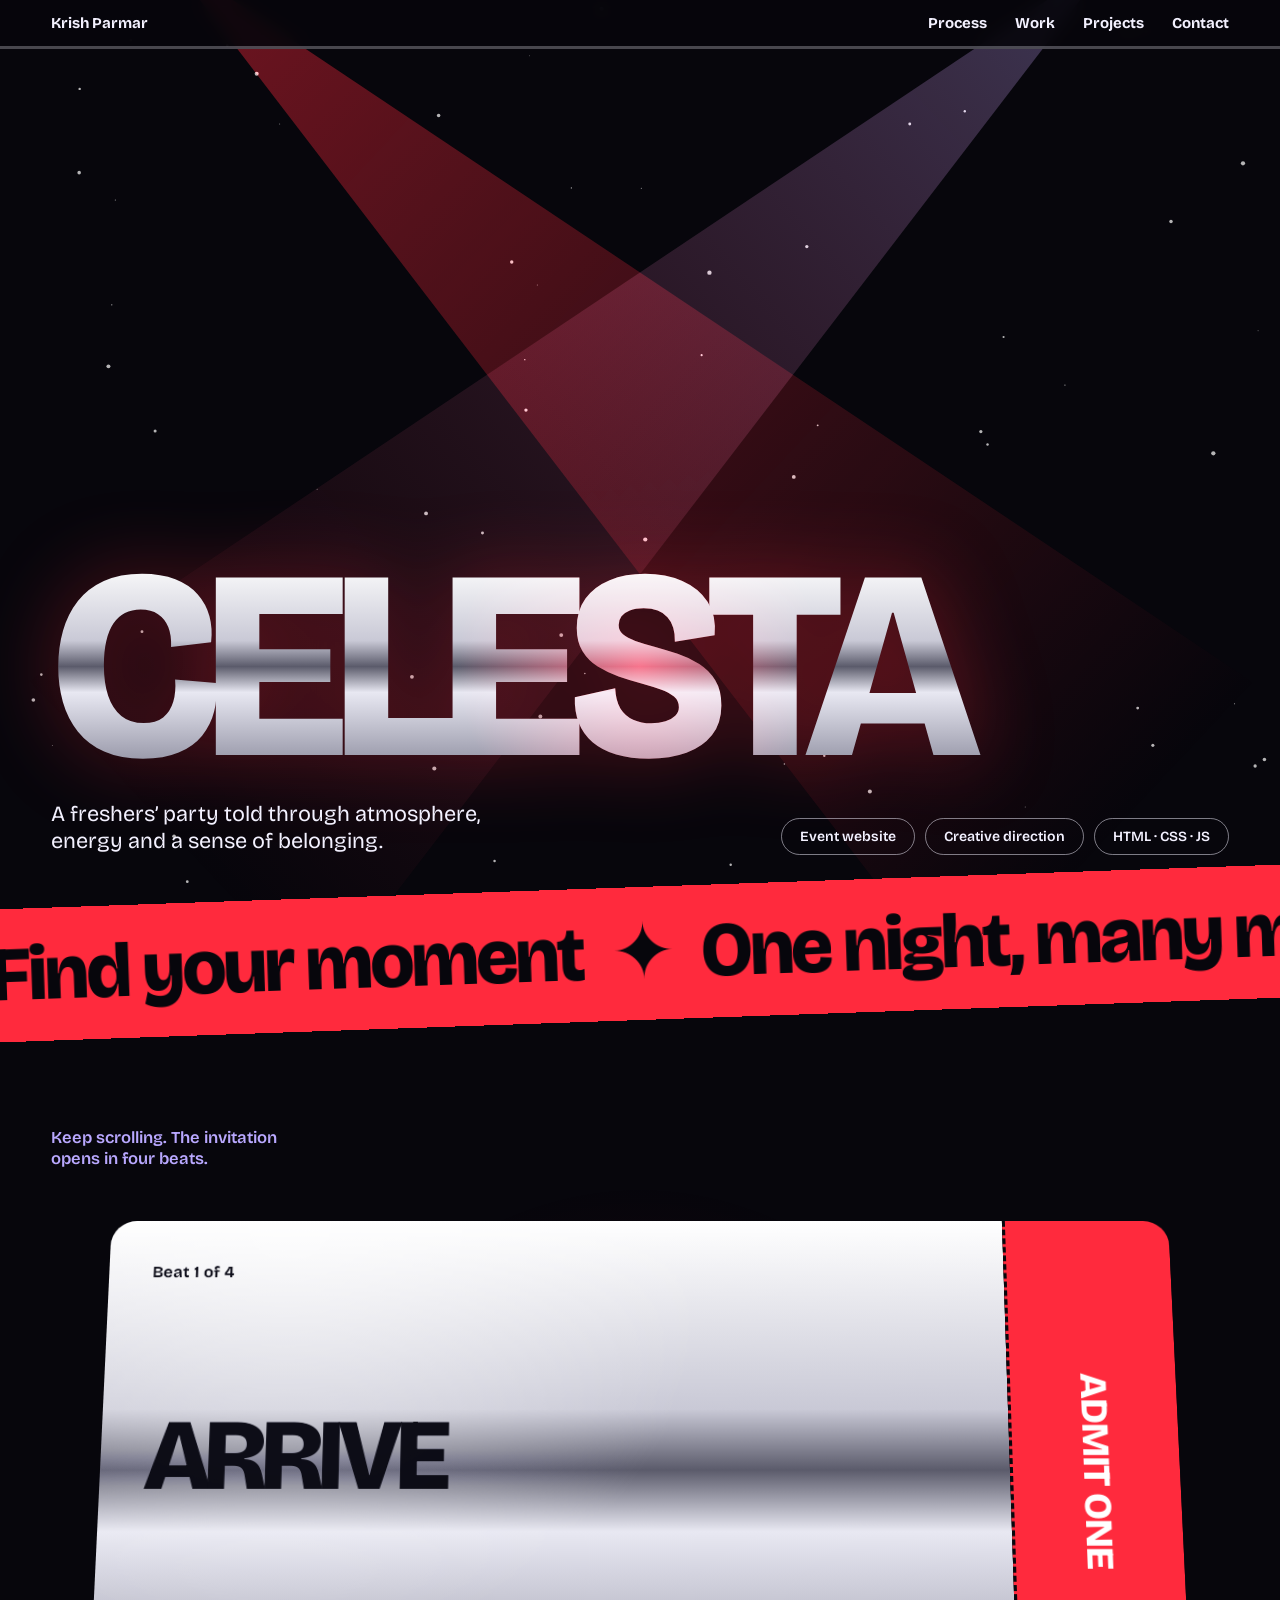
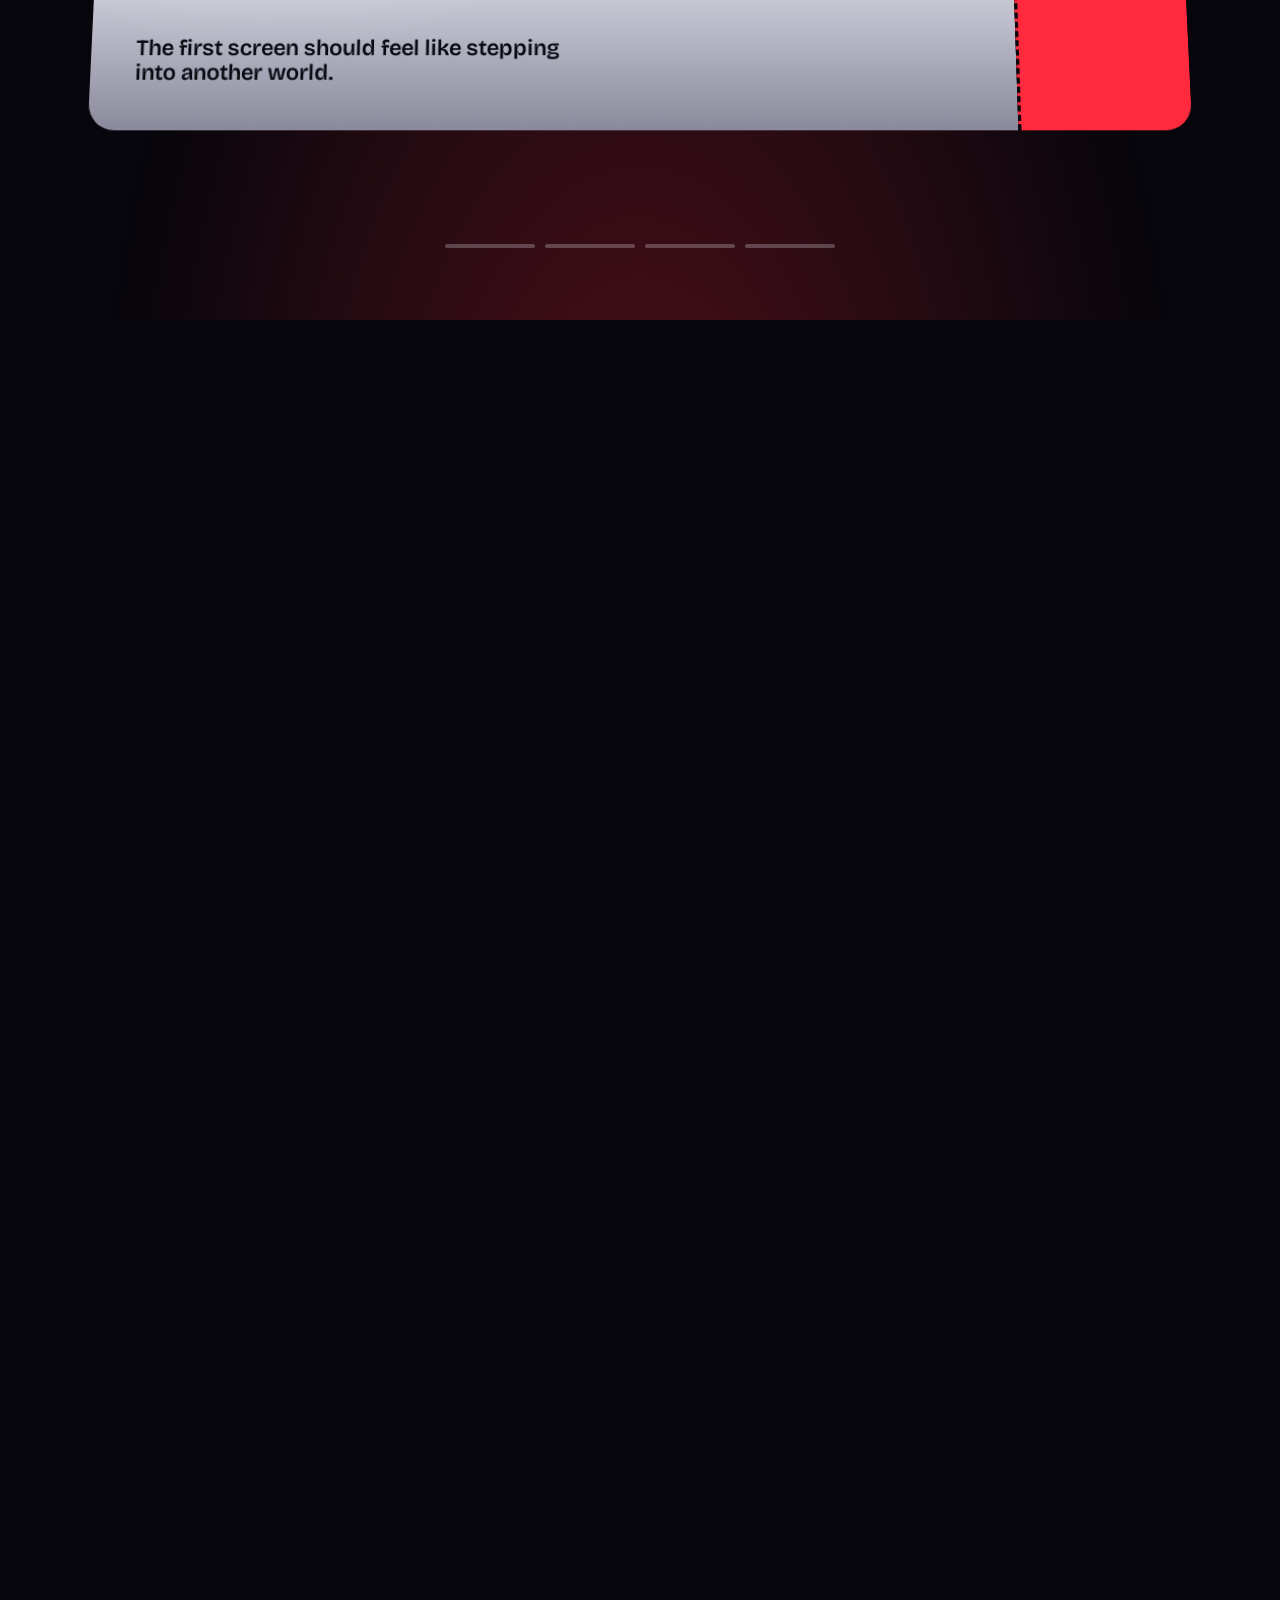
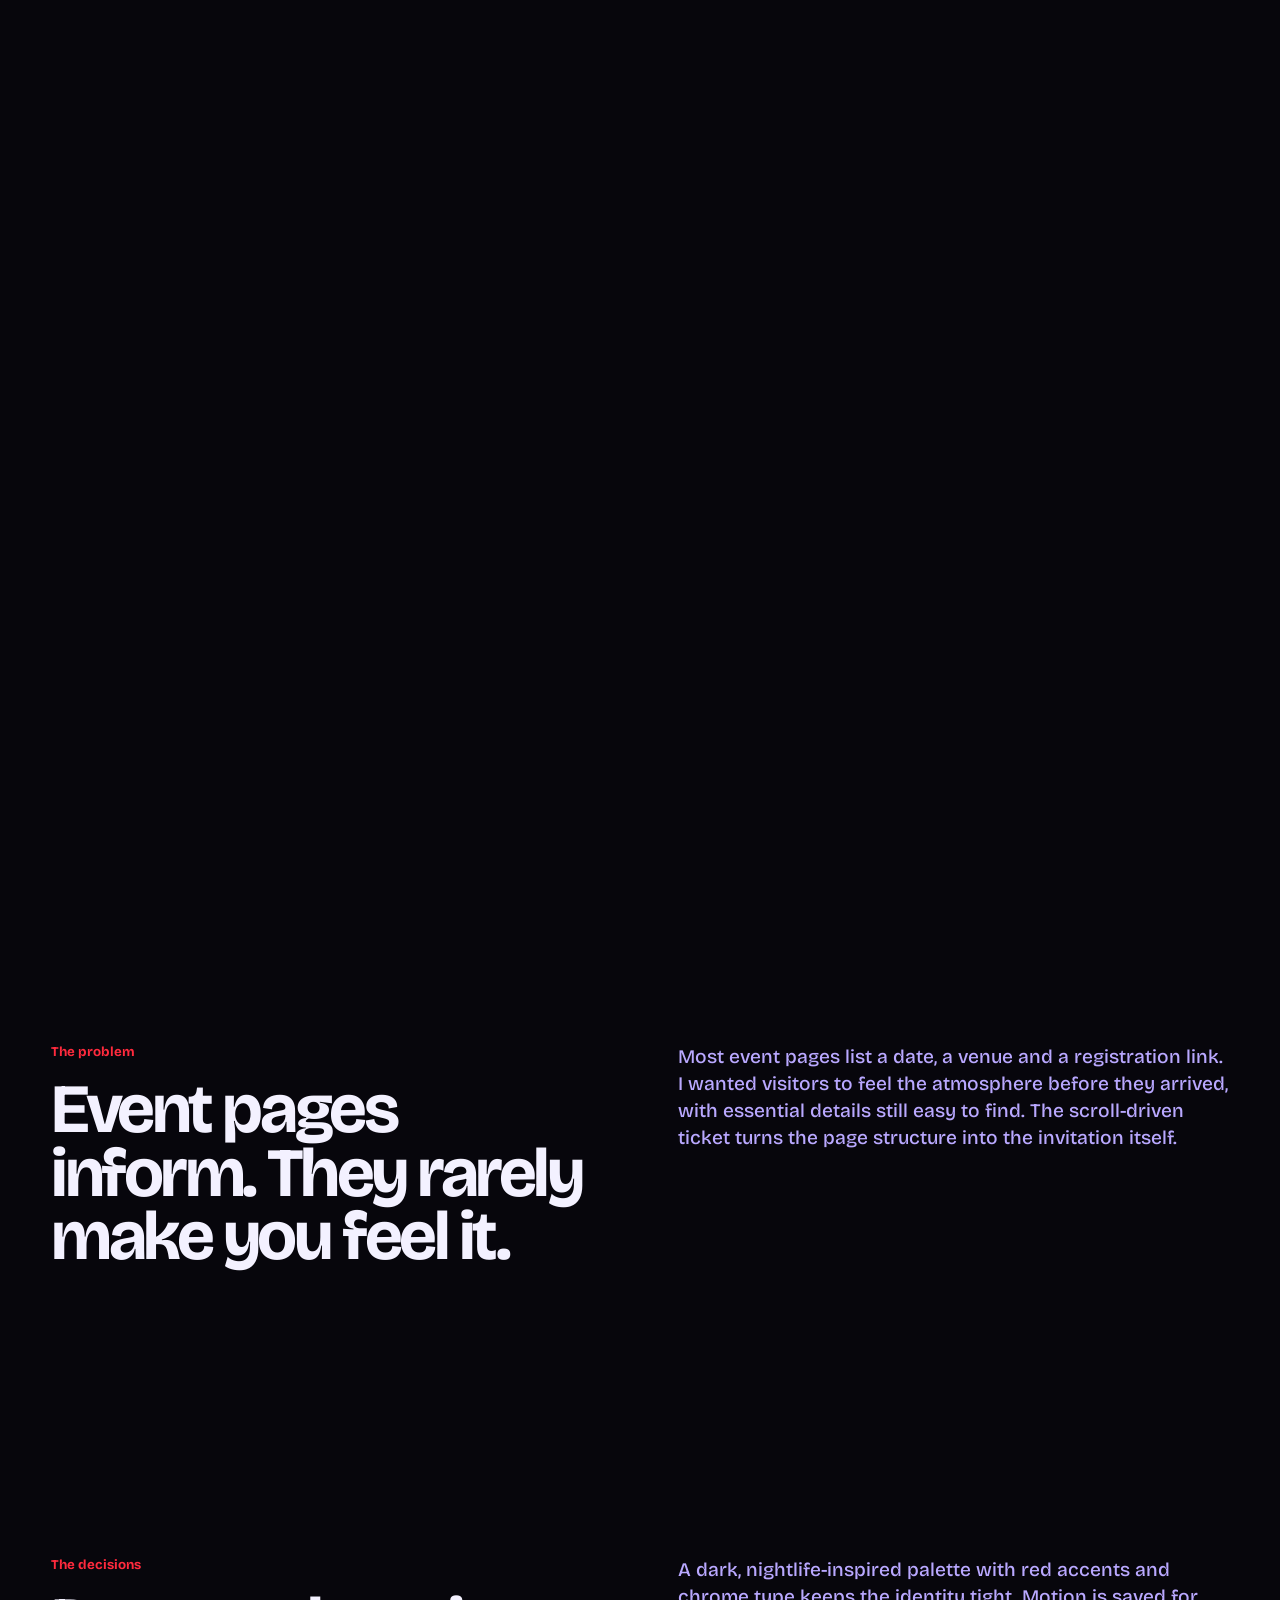
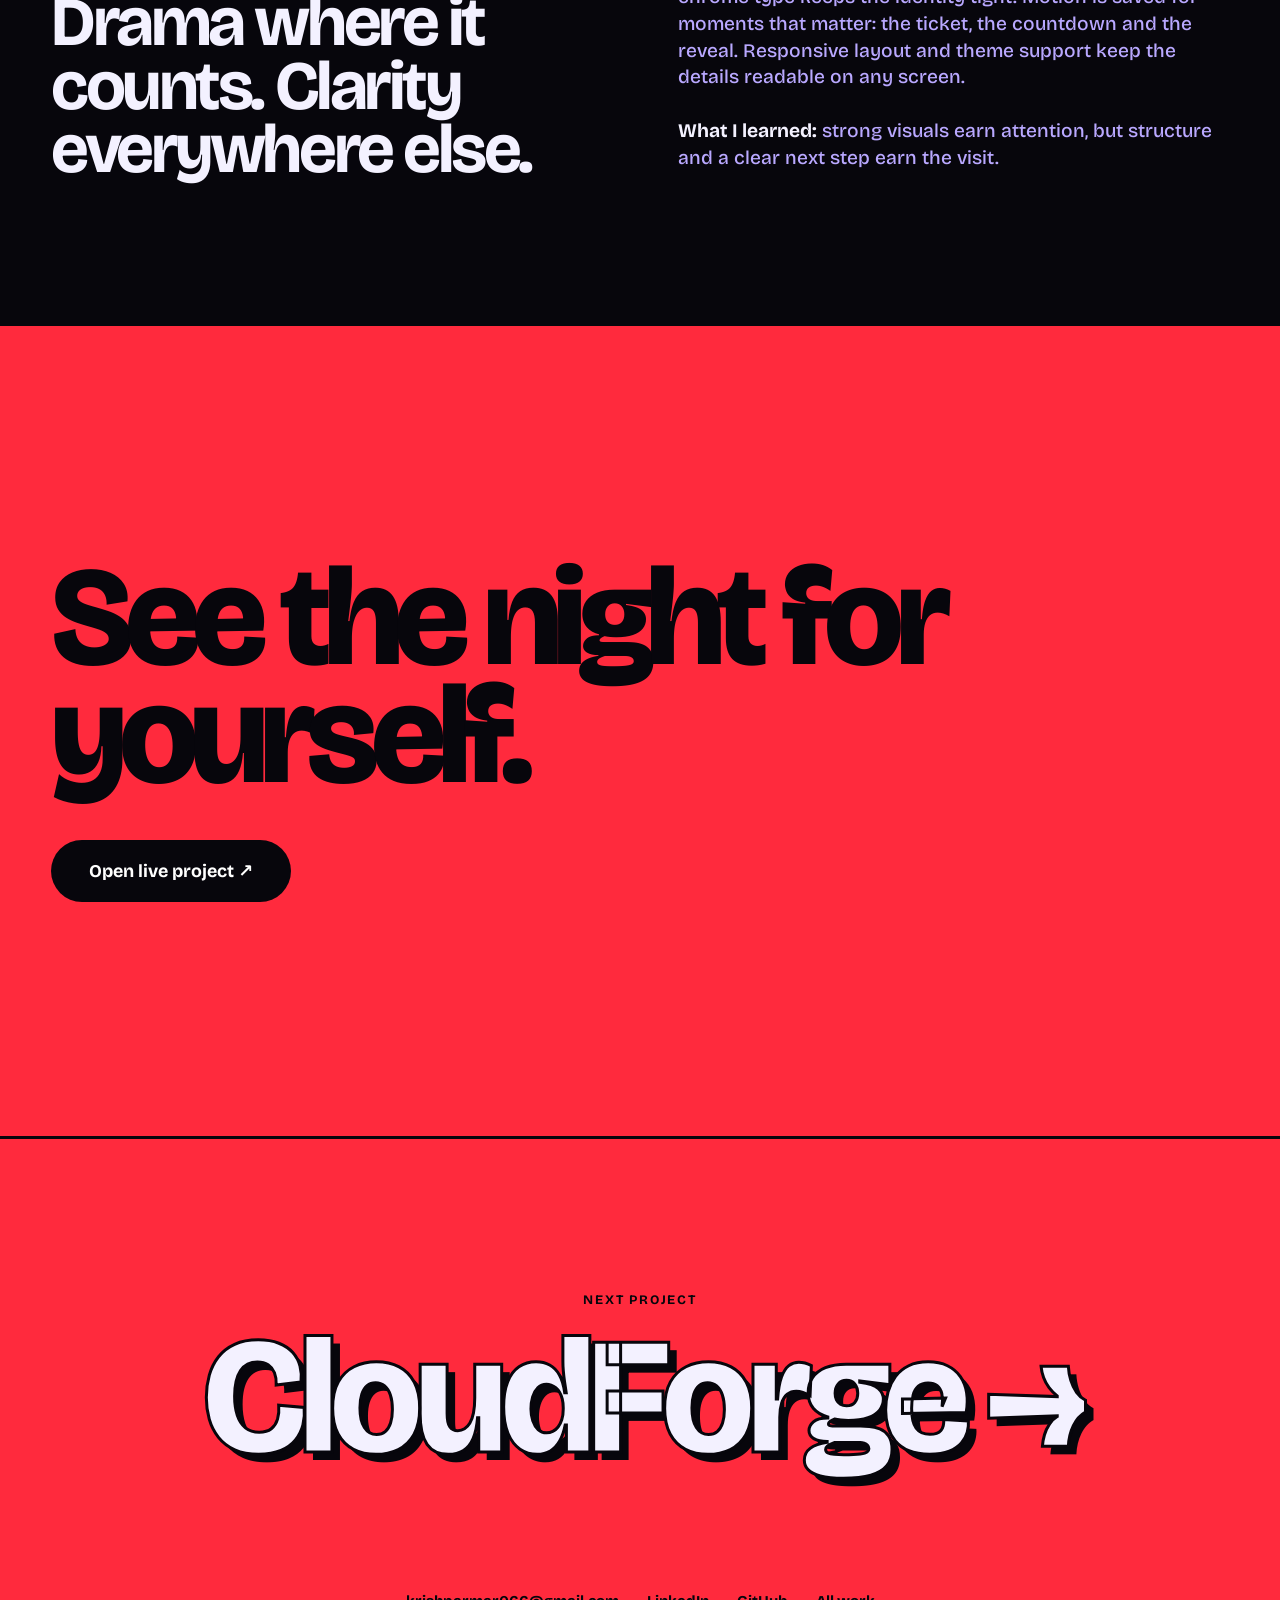
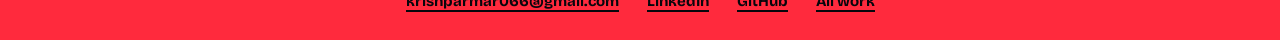
==== commit d59b3bd4: "Add files via upload" ====
--- a/celesta.html
+++ b/celesta.html
@@ -58,7 +58,7 @@
 .btn{display:inline-grid;place-items:center;padding:20px 38px;border-radius:99px;background:#07060c;color:#fff;font-weight:700;font-size:clamp(16px,1.4vw,22px);transition:transform .35s cubic-bezier(.2,.7,.2,1)}
 .btn:hover{transform:scale(1.07) rotate(-2deg)}
 footer{display:flex;justify-content:space-between;padding:24px 4vw;background:#07060c;font-size:15px}
-@media (max-width:760px){.cp{grid-template-columns:1fr}.ticket{grid-template-columns:1fr 84px;aspect-ratio:auto;height:62svh}nav div{gap:14px;font-size:14px}.hint{display:none}}
+@media (max-width:760px){.cp{grid-template-columns:1fr}.ticket{grid-template-columns:1fr 84px;aspect-ratio:auto;height:62svh}nav div{display:none}.hint{display:none}}
 @media (prefers-reduced-motion:reduce){.mq div{animation:none}.ch{transition:none}}
 </style>
 </head>
--- a/css/project-chrome.css
+++ b/css/project-chrome.css
@@ -1,3 +1,5 @@
+html{overflow-x:clip}
+
 html[data-cursor-theme="pravaha"] {
   --chrome-nav-bg: rgba(10, 33, 24, .9);
   --chrome-nav-fg: #f1ffe9;
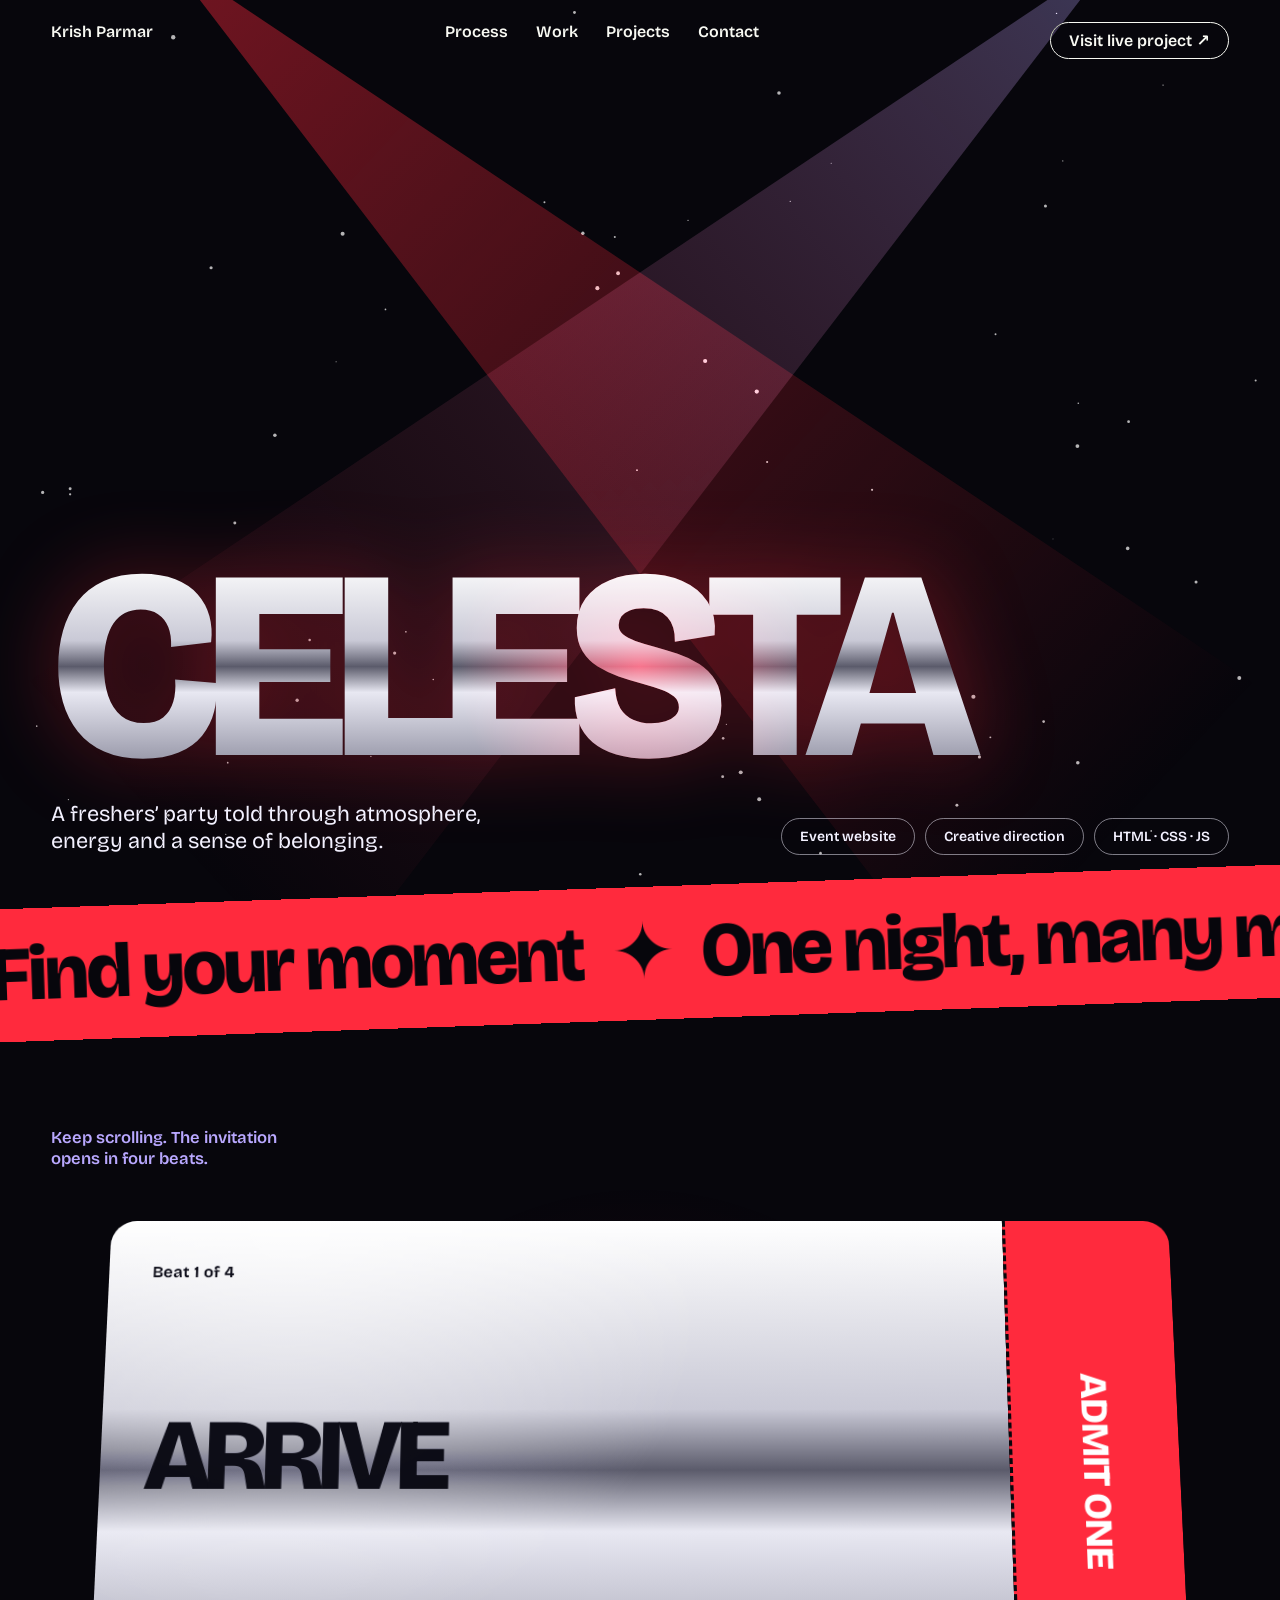
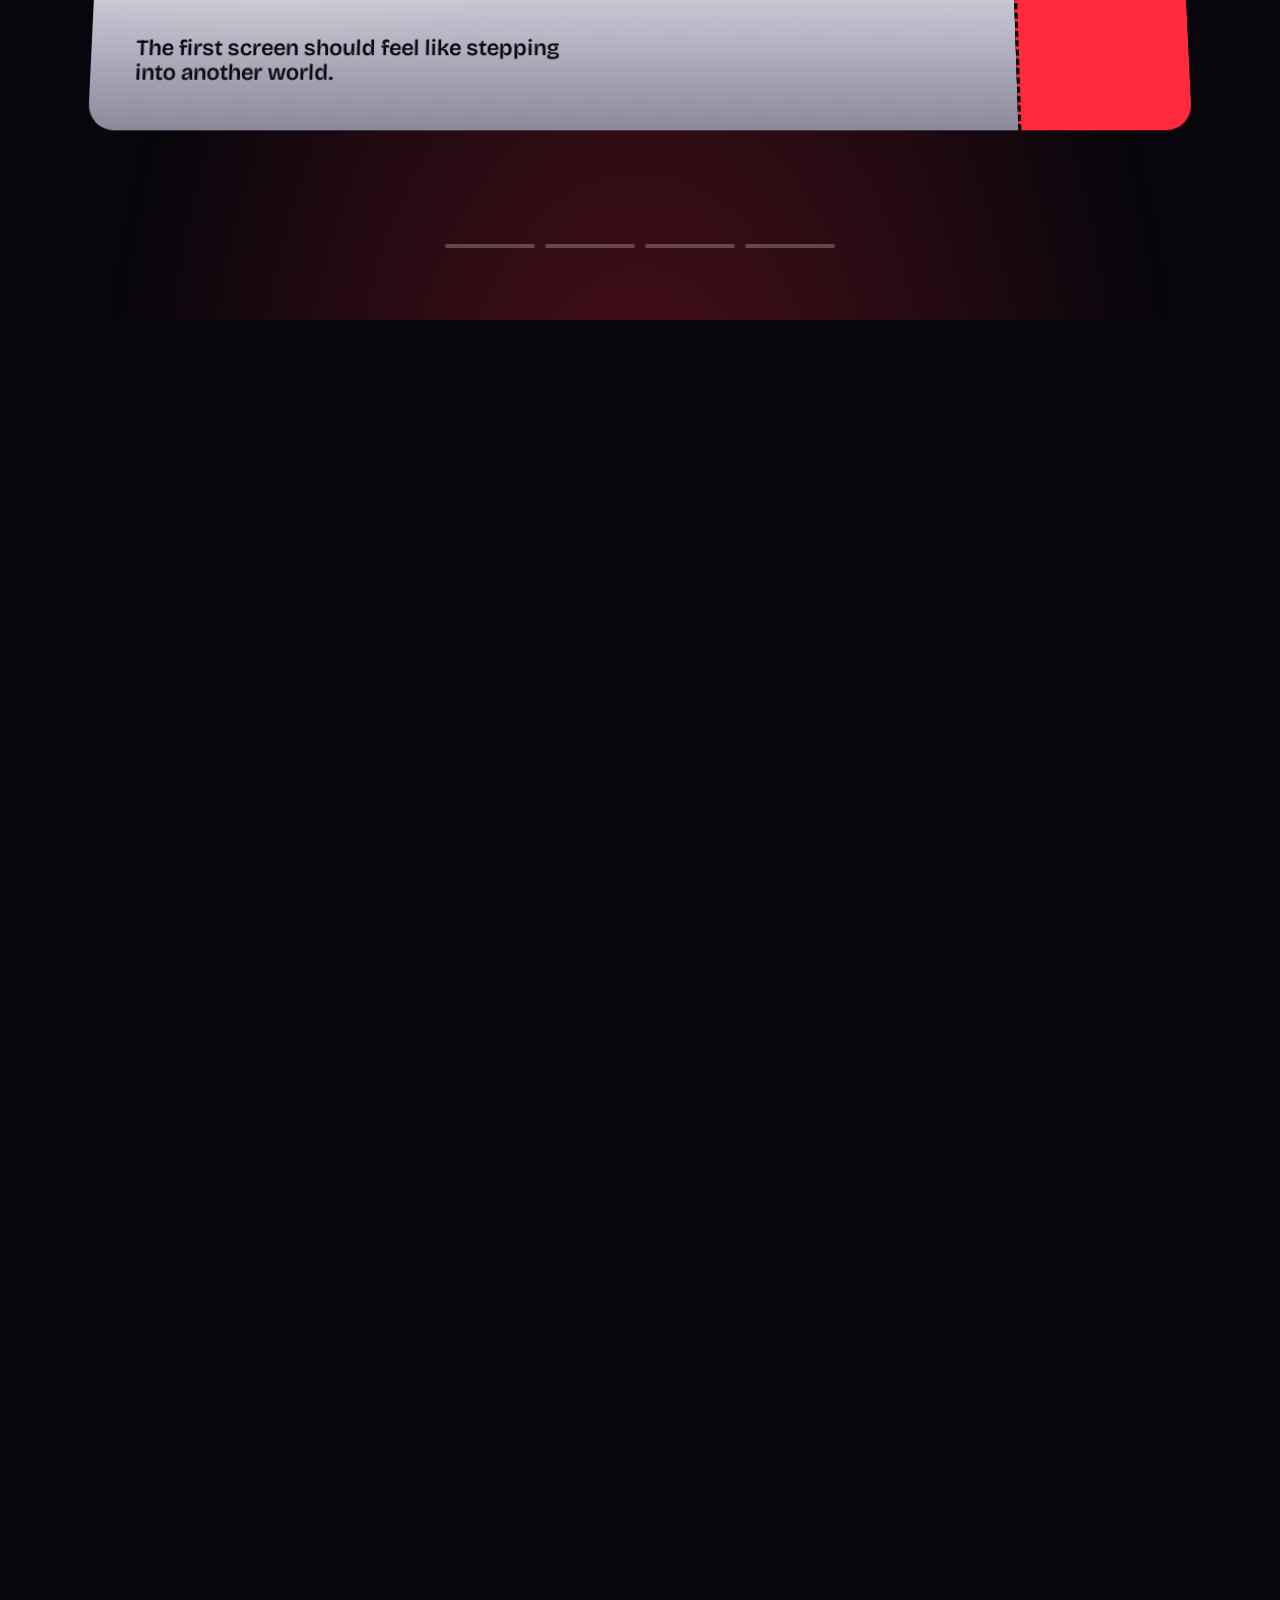
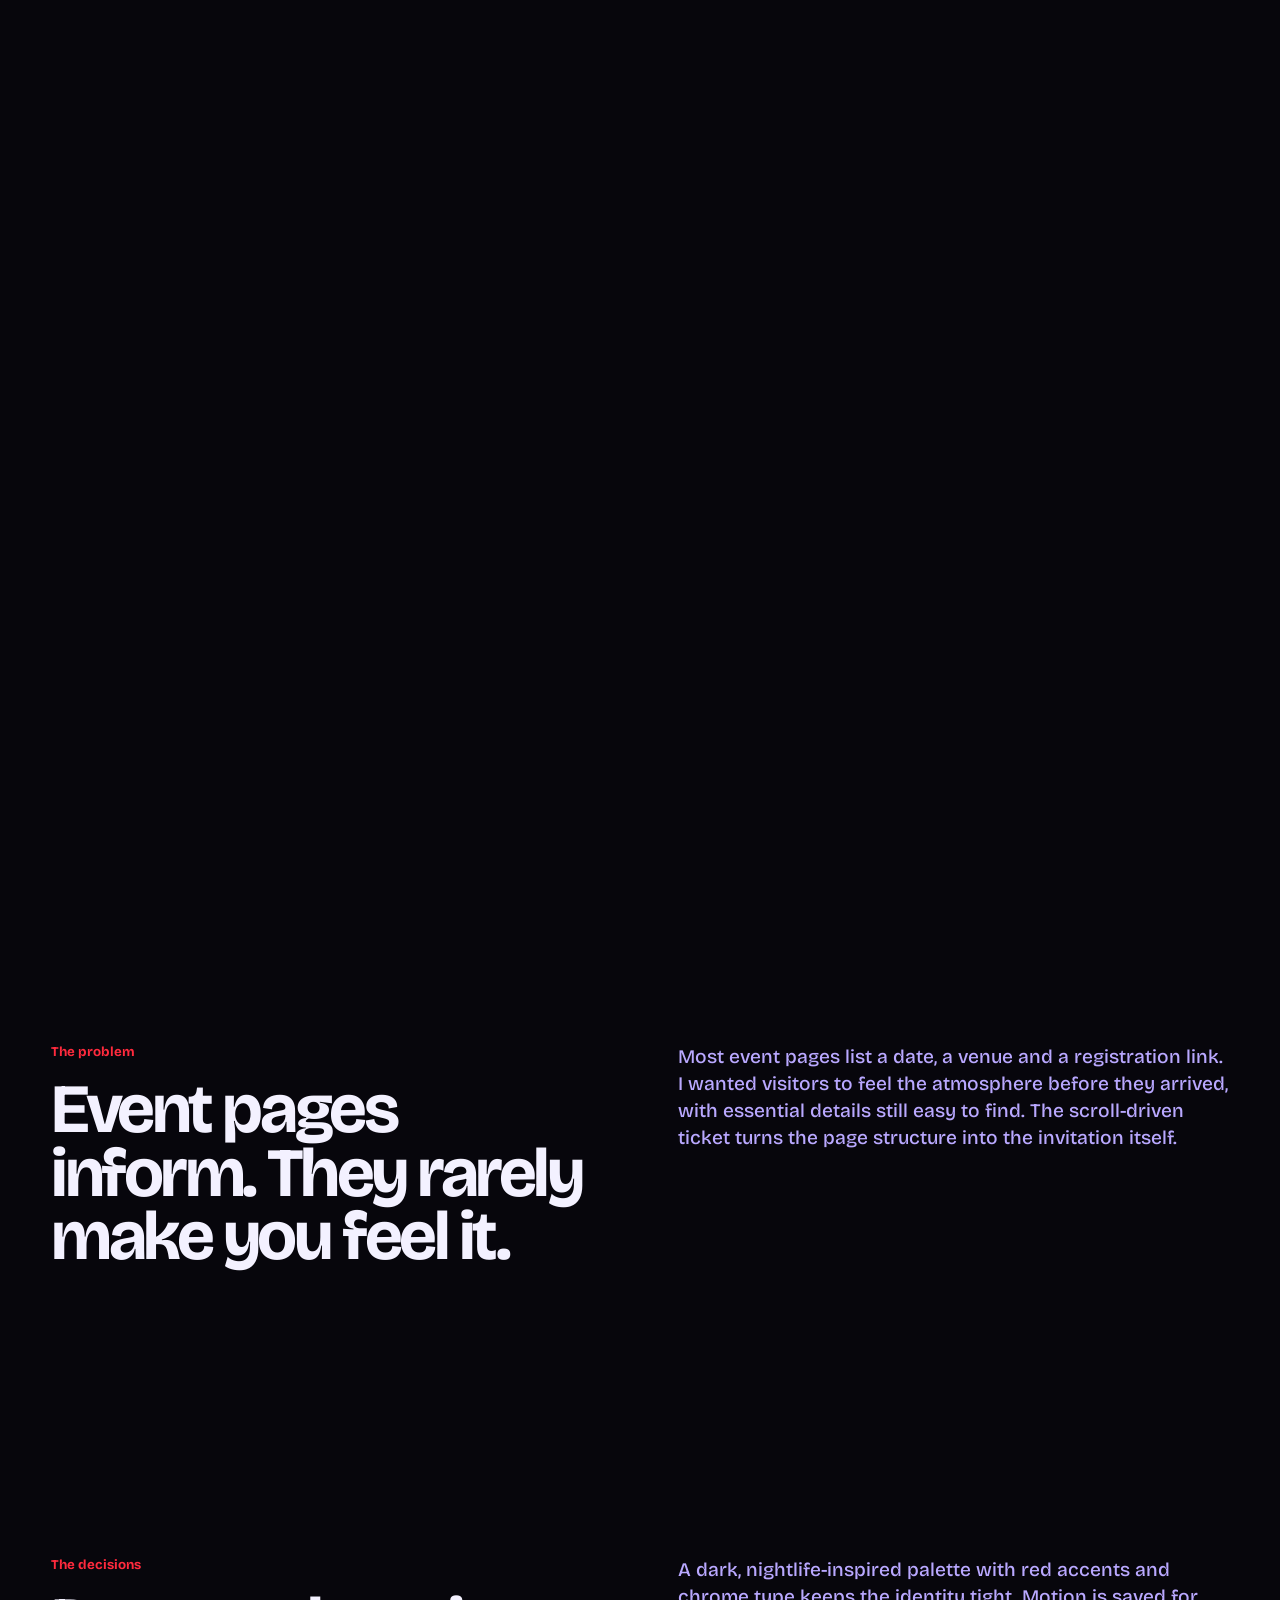
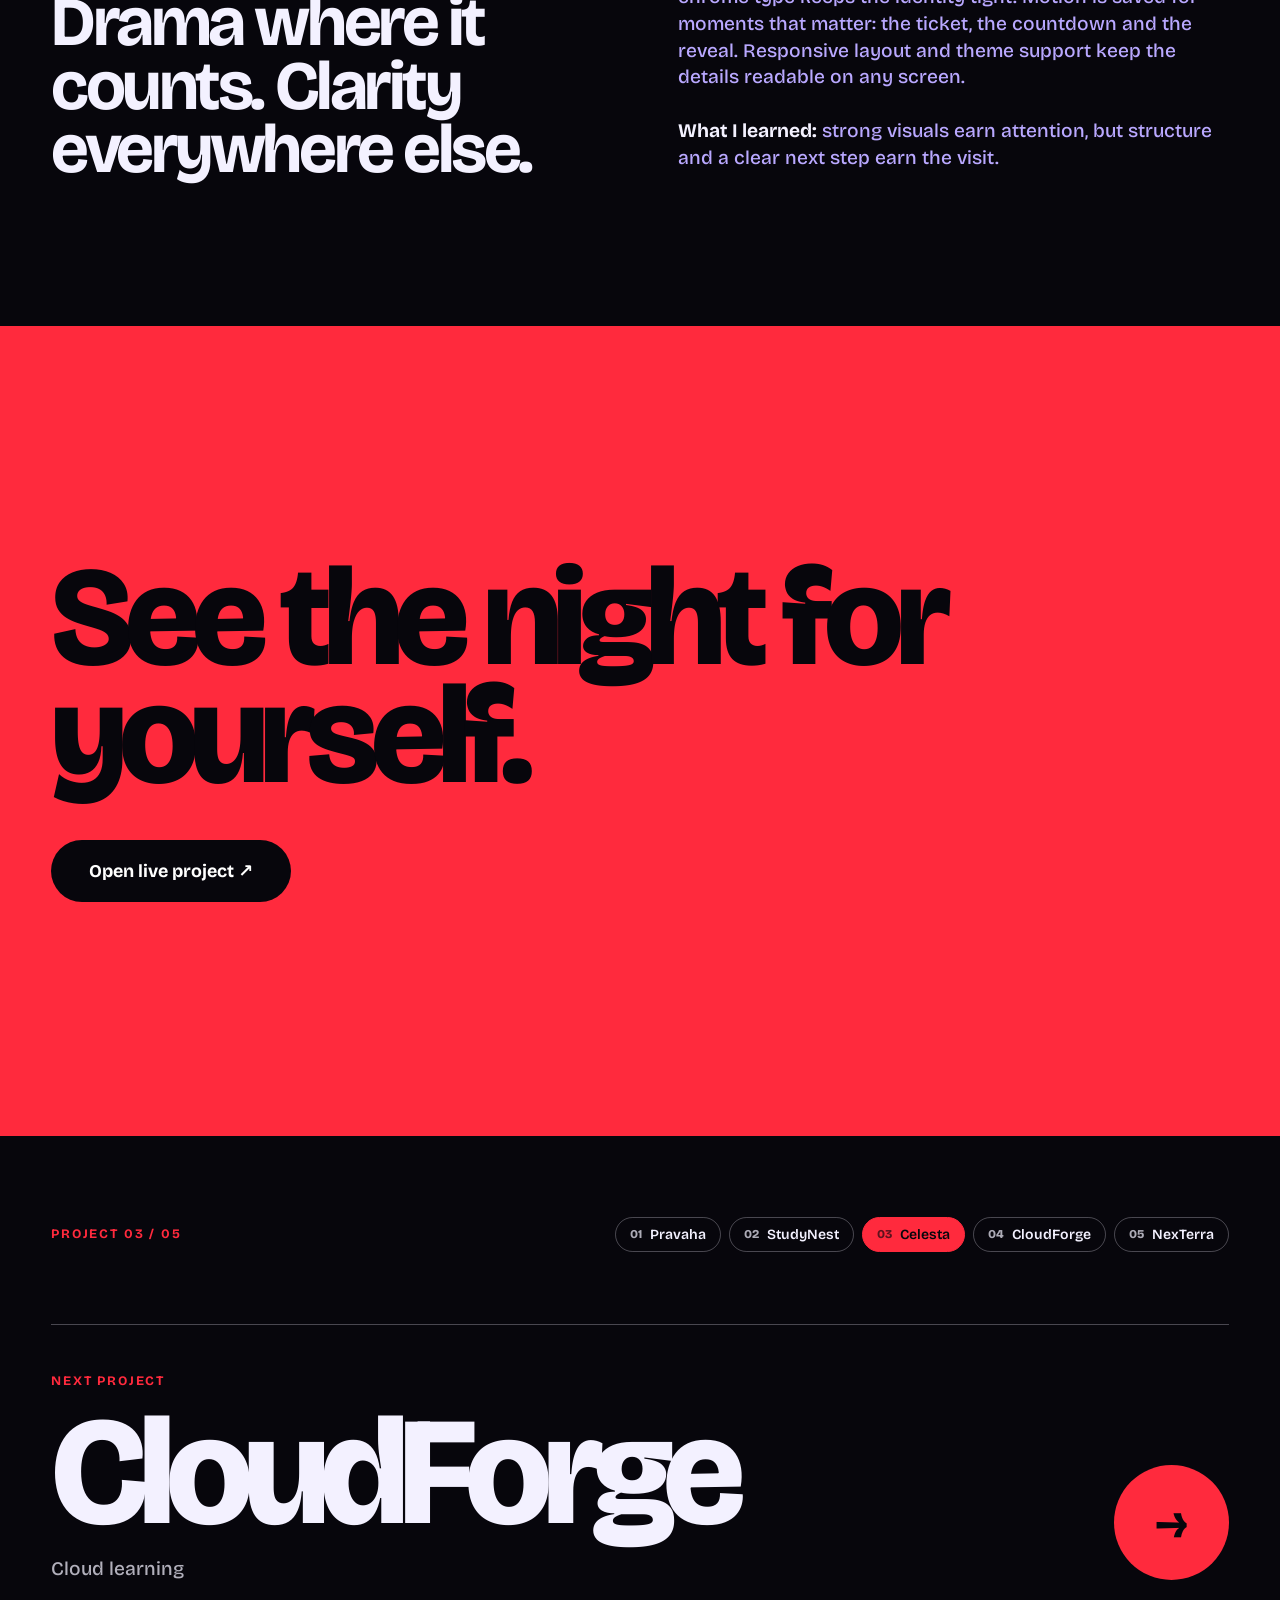
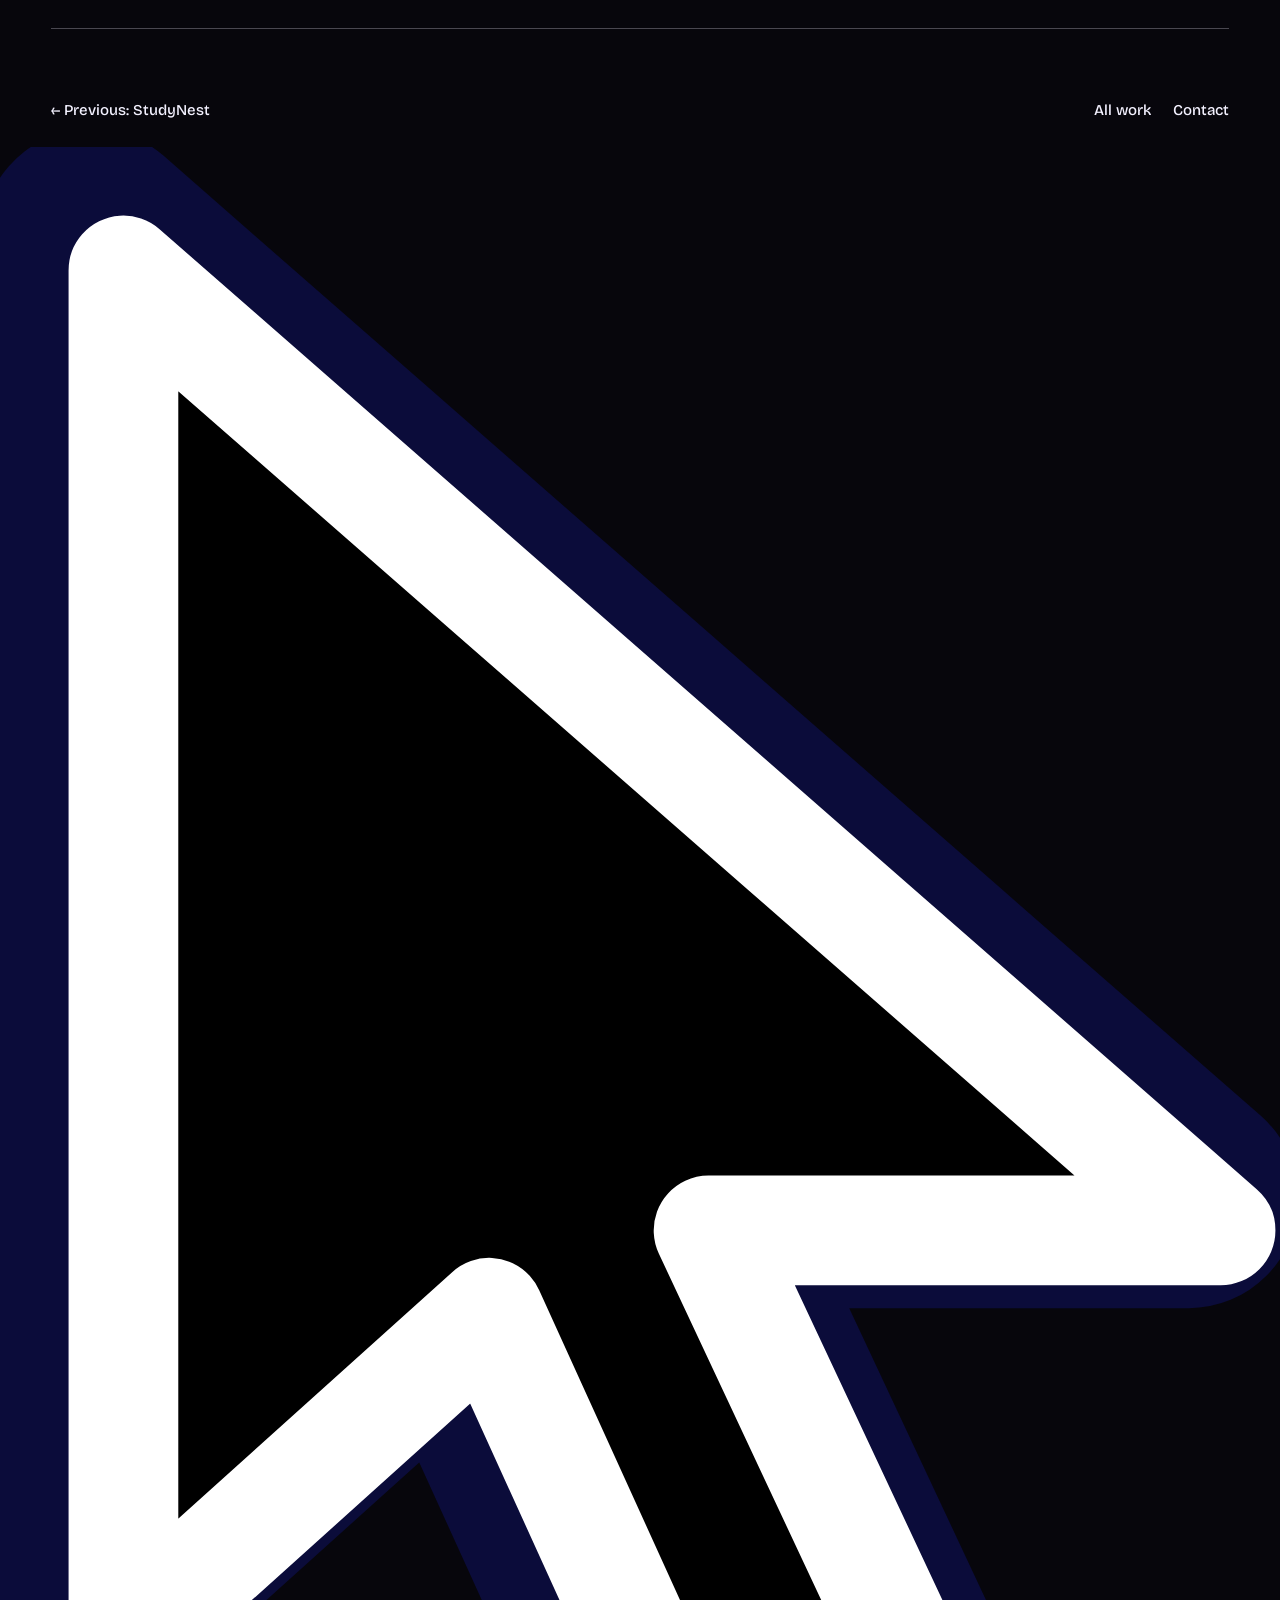
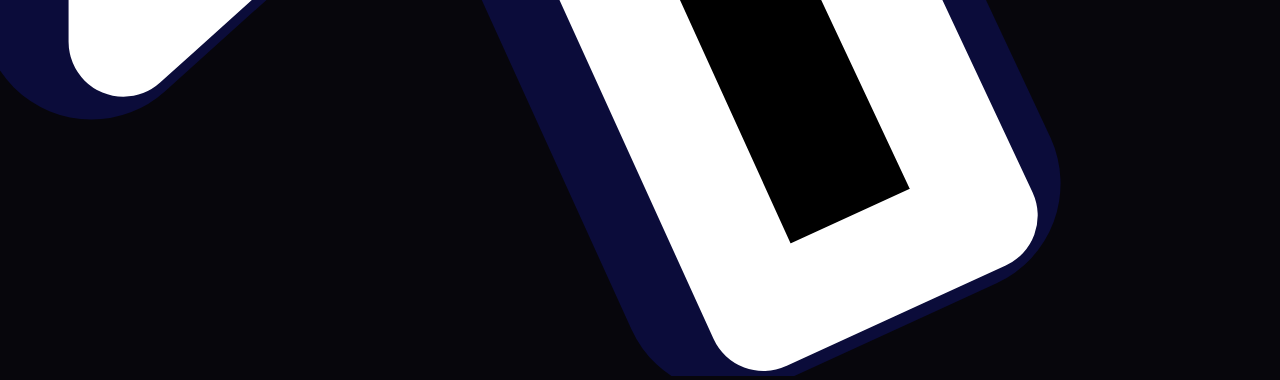
==== commit 0829777e: "Add files via upload" ====
--- a/celesta.html
+++ b/celesta.html
@@ -1,13 +1,11 @@
 <!DOCTYPE html>
-<html lang="en" data-cursor-theme="celesta">
+<html lang="en">
 <head>
 <meta charset="UTF-8">
 <meta name="viewport" content="width=device-width, initial-scale=1, viewport-fit=cover">
 <title>Celesta — Case Study</title>
 <link rel="preconnect" href="https://fonts.googleapis.com"><link rel="preconnect" href="https://fonts.gstatic.com" crossorigin>
 <link href="https://fonts.googleapis.com/css2?family=Bricolage+Grotesque:opsz,wdth,wght@12..96,75..100,200..800&display=swap" rel="stylesheet">
-<link rel="stylesheet" href="css/cursor.css">
-<link rel="stylesheet" href="css/project-chrome.css">
 <style>
 :root{--bg:#07060c;--red:#ff2a3d;--ink:#f3f1ff;--lilac:#b9a8ff;--chrome:linear-gradient(180deg,#fff 0%,#c9c9d6 38%,#5b5b6b 50%,#e8e8f2 62%,#8a8a9c 100%)}
 *,*::before,*::after{box-sizing:border-box;margin:0;padding:0}
@@ -58,12 +56,41 @@
 .btn{display:inline-grid;place-items:center;padding:20px 38px;border-radius:99px;background:#07060c;color:#fff;font-weight:700;font-size:clamp(16px,1.4vw,22px);transition:transform .35s cubic-bezier(.2,.7,.2,1)}
 .btn:hover{transform:scale(1.07) rotate(-2deg)}
 footer{display:flex;justify-content:space-between;padding:24px 4vw;background:#07060c;font-size:15px}
-@media (max-width:760px){.cp{grid-template-columns:1fr}.ticket{grid-template-columns:1fr 84px;aspect-ratio:auto;height:62svh}nav div{display:none}.hint{display:none}}
+@media (max-width:760px){.cp{grid-template-columns:1fr}.ticket{grid-template-columns:1fr 84px;aspect-ratio:auto;height:62svh}nav div{gap:14px;font-size:14px}.hint{display:none}}
 @media (prefers-reduced-motion:reduce){.mq div{animation:none}.ch{transition:none}}
+
+.nav-pill{border:1.5px solid #fff;border-radius:99px;padding:8px 18px;white-space:nowrap}
+@media (max-width:800px){nav>div{display:none}}
+
+/* project footer */
+footer.pj{--b:#07060c;--i:#f3f1ff;--a:#ff2a3d;--l:rgba(243,241,255,.28);--ai:#07060c;display:block;position:relative;background:var(--b);color:var(--i);padding:clamp(48px,9vh,110px) 4vw max(28px,env(safe-area-inset-bottom,0px));font-family:'Bricolage Grotesque',system-ui,sans-serif;font-weight:500;-webkit-font-smoothing:antialiased}
+footer.pj a{color:inherit;text-decoration:none}
+.pj-top{display:flex;justify-content:space-between;align-items:center;gap:20px;flex-wrap:wrap}
+.pj-k{font-size:13px;font-weight:700;letter-spacing:.14em;text-transform:uppercase;color:var(--a)}
+.pj-steps{display:flex;gap:8px;list-style:none;flex-wrap:wrap;margin:0;padding:0}
+footer.pj .pj-steps a{display:flex;align-items:center;gap:8px;padding:8px 14px;border:1.5px solid var(--l);border-radius:99px;font-size:14px;font-weight:600;transition:background .3s,color .3s,border-color .3s}
+.pj-steps b{font-weight:800;font-size:12px;opacity:.7}
+footer.pj .pj-steps a:hover{border-color:var(--a);color:var(--a)}
+footer.pj .pj-steps a[aria-current=page]{background:var(--a);border-color:var(--a);color:var(--ai)}
+footer.pj .pj-steps a[aria-current=page] b{opacity:.65}
+footer.pj .pj-next{display:grid;grid-template-columns:1fr auto;align-items:end;gap:24px;margin:clamp(36px,8vh,90px) 0;padding:clamp(26px,4vw,48px) 0;border-top:1.5px solid var(--l);border-bottom:1.5px solid var(--l)}
+.pj-next small{display:block;margin-bottom:2vh;font-size:13px;font-weight:700;letter-spacing:.14em;text-transform:uppercase;color:var(--a)}
+.pj-next strong{display:block;font-size:clamp(46px,12vw,210px);line-height:.85;letter-spacing:-.06em;font-weight:800;transition:color .35s}
+.pj-next em{display:block;margin-top:2.2vh;font-style:normal;font-size:clamp(15px,1.5vw,22px);opacity:.72}
+.pj-arr{width:clamp(60px,9vw,140px);aspect-ratio:1;border-radius:50%;background:var(--a);color:var(--ai);display:grid;place-items:center;font-size:clamp(26px,4vw,60px);font-weight:700;transition:transform .55s cubic-bezier(.2,.7,.2,1)}
+footer.pj .pj-next:hover strong,footer.pj .pj-next:focus-visible strong{color:var(--a)}
+.pj-next:hover .pj-arr,.pj-next:focus-visible .pj-arr{transform:translateX(10px) rotate(-45deg)}
+.pj-bot{display:flex;justify-content:space-between;gap:16px 28px;flex-wrap:wrap;font-size:15px}
+.pj-bot div{display:flex;gap:22px;flex-wrap:wrap}
+footer.pj .pj-bot a{transition:color .25s}
+footer.pj .pj-bot a:hover{color:var(--a)}
+footer.pj a:focus-visible{outline:2px solid var(--a);outline-offset:4px;border-radius:6px}
+@media (max-width:700px){footer.pj .pj-steps a:not([aria-current=page]) span{display:none}footer.pj .pj-steps a{padding:8px 12px}.pj-arr{width:56px}}
+@media (prefers-reduced-motion:reduce){.pj *{transition:none!important}.pj-next:hover .pj-arr{transform:none}}
 </style>
 </head>
 <body>
-<nav class="project-nav"><a href="index.html">Krish Parmar</a><div><a href="index.html#process">Process</a><a href="index.html#work">Work</a><a href="index.html#work">Projects</a><a href="index.html#contact">Contact</a></div></nav>
+<nav><a href="index.html">Krish Parmar</a><div><a href="index.html#process">Process</a><a href="index.html#work">Work</a><a href="index.html#projects">Projects</a><a href="index.html#contact">Contact</a></div><a class="nav-pill" href="https://celesta-agzd8gzm5-crio14.vercel.app" target="_blank" rel="noopener">Visit live project ↗</a></nav>
 
 <header class="hero">
   <canvas id="fx" aria-hidden="true"></canvas>
@@ -106,16 +133,9 @@
   <h2>See the night for yourself.</h2>
   <a class="btn" href="https://celesta-agzd8gzm5-crio14.vercel.app" target="_blank" rel="noopener">Open live project ↗</a>
 </section>
-<section class="project-next">
-  <a class="project-next__link" href="cloudforge.html"><small>Next project</small><span>CloudForge →</span></a>
-  <footer class="project-footer">
-    <a href="mailto:krishparmar066@gmail.com">krishparmar066@gmail.com</a>
-    <a href="https://www.linkedin.com/in/krish-parmar-108a39400" target="_blank" rel="noopener">LinkedIn</a>
-    <a href="https://github.com/krish-ec" target="_blank" rel="noopener">GitHub</a>
-    <a href="index.html#work">All work</a>
-  </footer>
-</section>
+<footer class="pj" aria-label="Project navigation"><div class="pj-top"><span class="pj-k">Project 03 / 05</span><ol class="pj-steps"><li><a href="pravaha.html" data-h data-mag><b>01</b><span>Pravaha</span></a></li><li><a href="studynest.html" data-h data-mag><b>02</b><span>StudyNest</span></a></li><li><a href="celesta.html" aria-current="page" data-h data-mag><b>03</b><span>Celesta</span></a></li><li><a href="cloudforge.html" data-h data-mag><b>04</b><span>CloudForge</span></a></li><li><a href="nexterra.html" data-h data-mag><b>05</b><span>NexTerra</span></a></li></ol></div><a class="pj-next" href="cloudforge.html" data-h data-mag data-burst><div><small>Next project</small><strong>CloudForge</strong><em>Cloud learning</em></div><span class="pj-arr" aria-hidden="true">→</span></a><div class="pj-bot"><a href="studynest.html" data-h data-mag>← Previous: StudyNest</a><div><a href="index.html#work" data-h data-mag>All work</a><a href="index.html#contact" data-h data-mag>Contact</a></div></div></footer>
 
+<script src="js/cursor.js"></script>
 <script>
 (function(){
 var reduce=matchMedia('(prefers-reduced-motion:reduce)').matches;
@@ -144,6 +164,5 @@
 if(!reduce){addEventListener('scroll',sc,{passive:true});sc()}else{chs.forEach(function(e){e.classList.add('on');e.style.position='static'})}
 })();
 </script>
-<script src="js/cursor.js"></script>
 </body>
 </html>
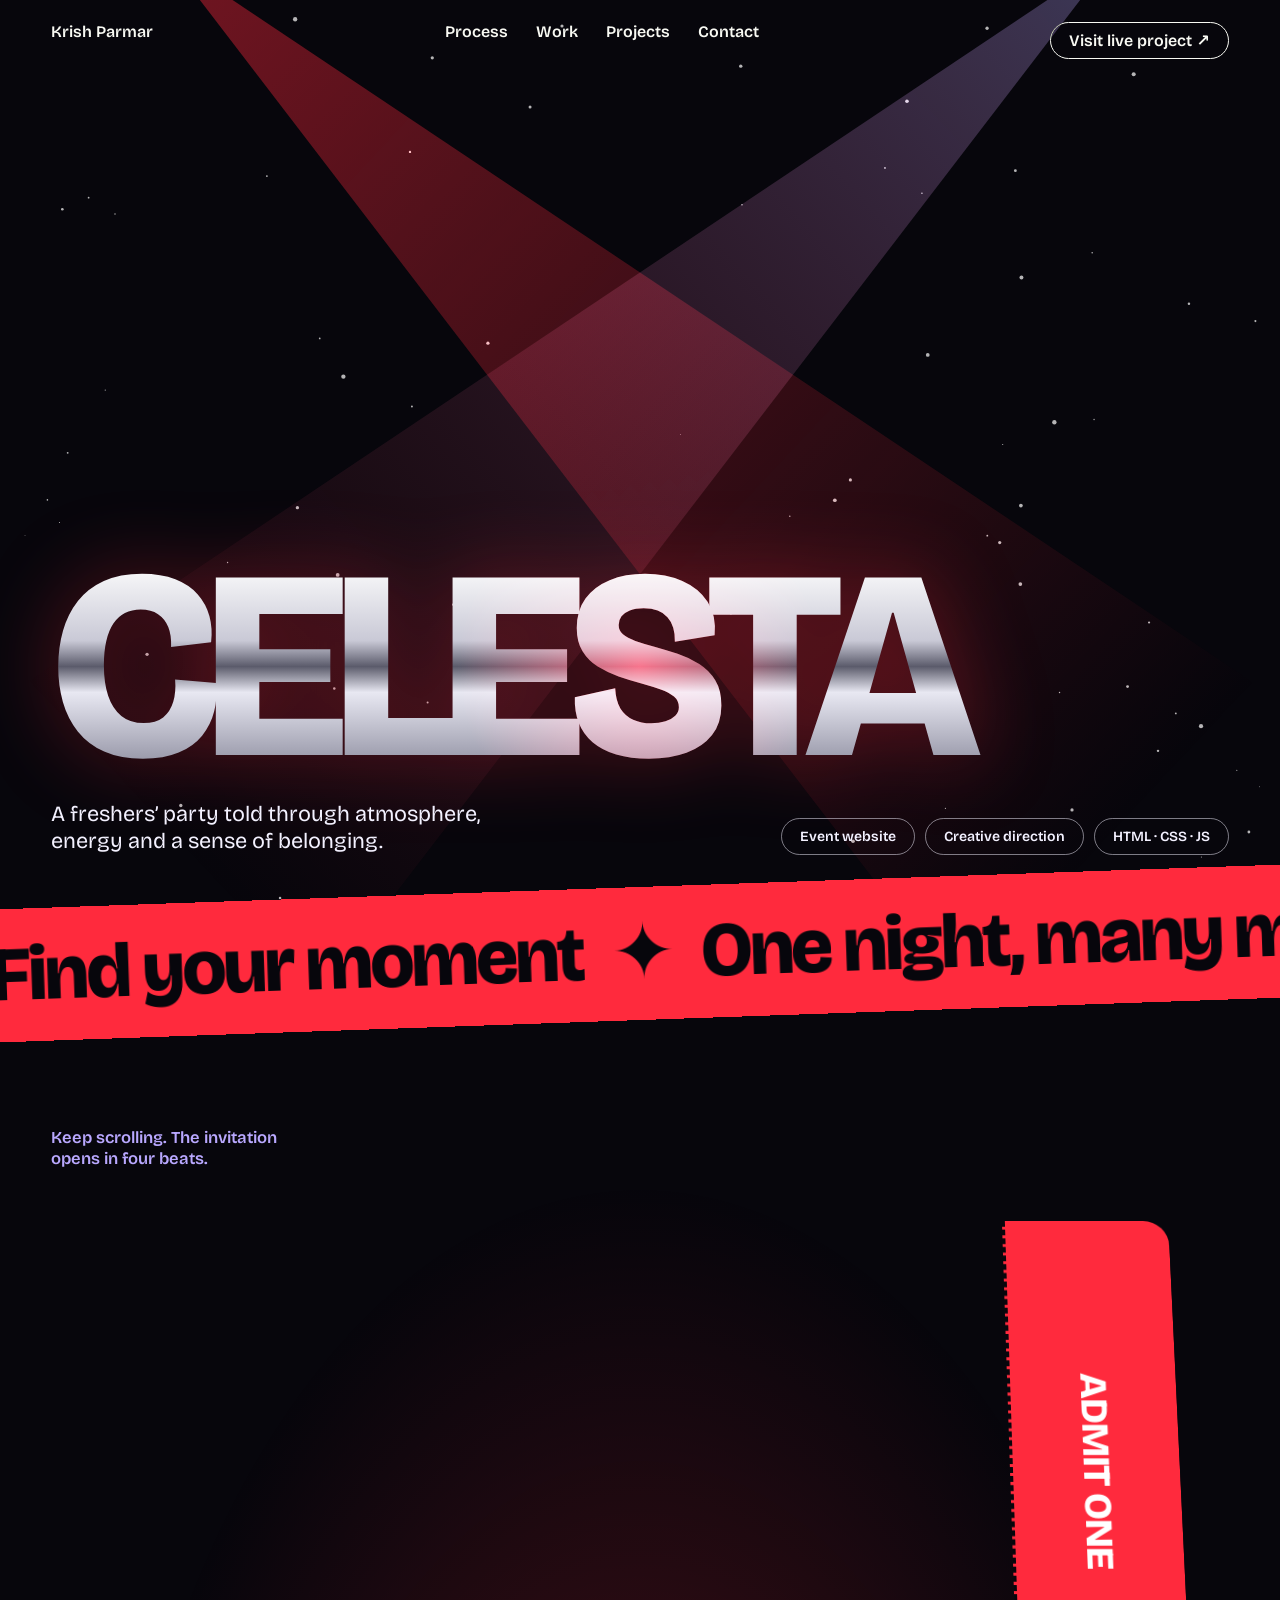
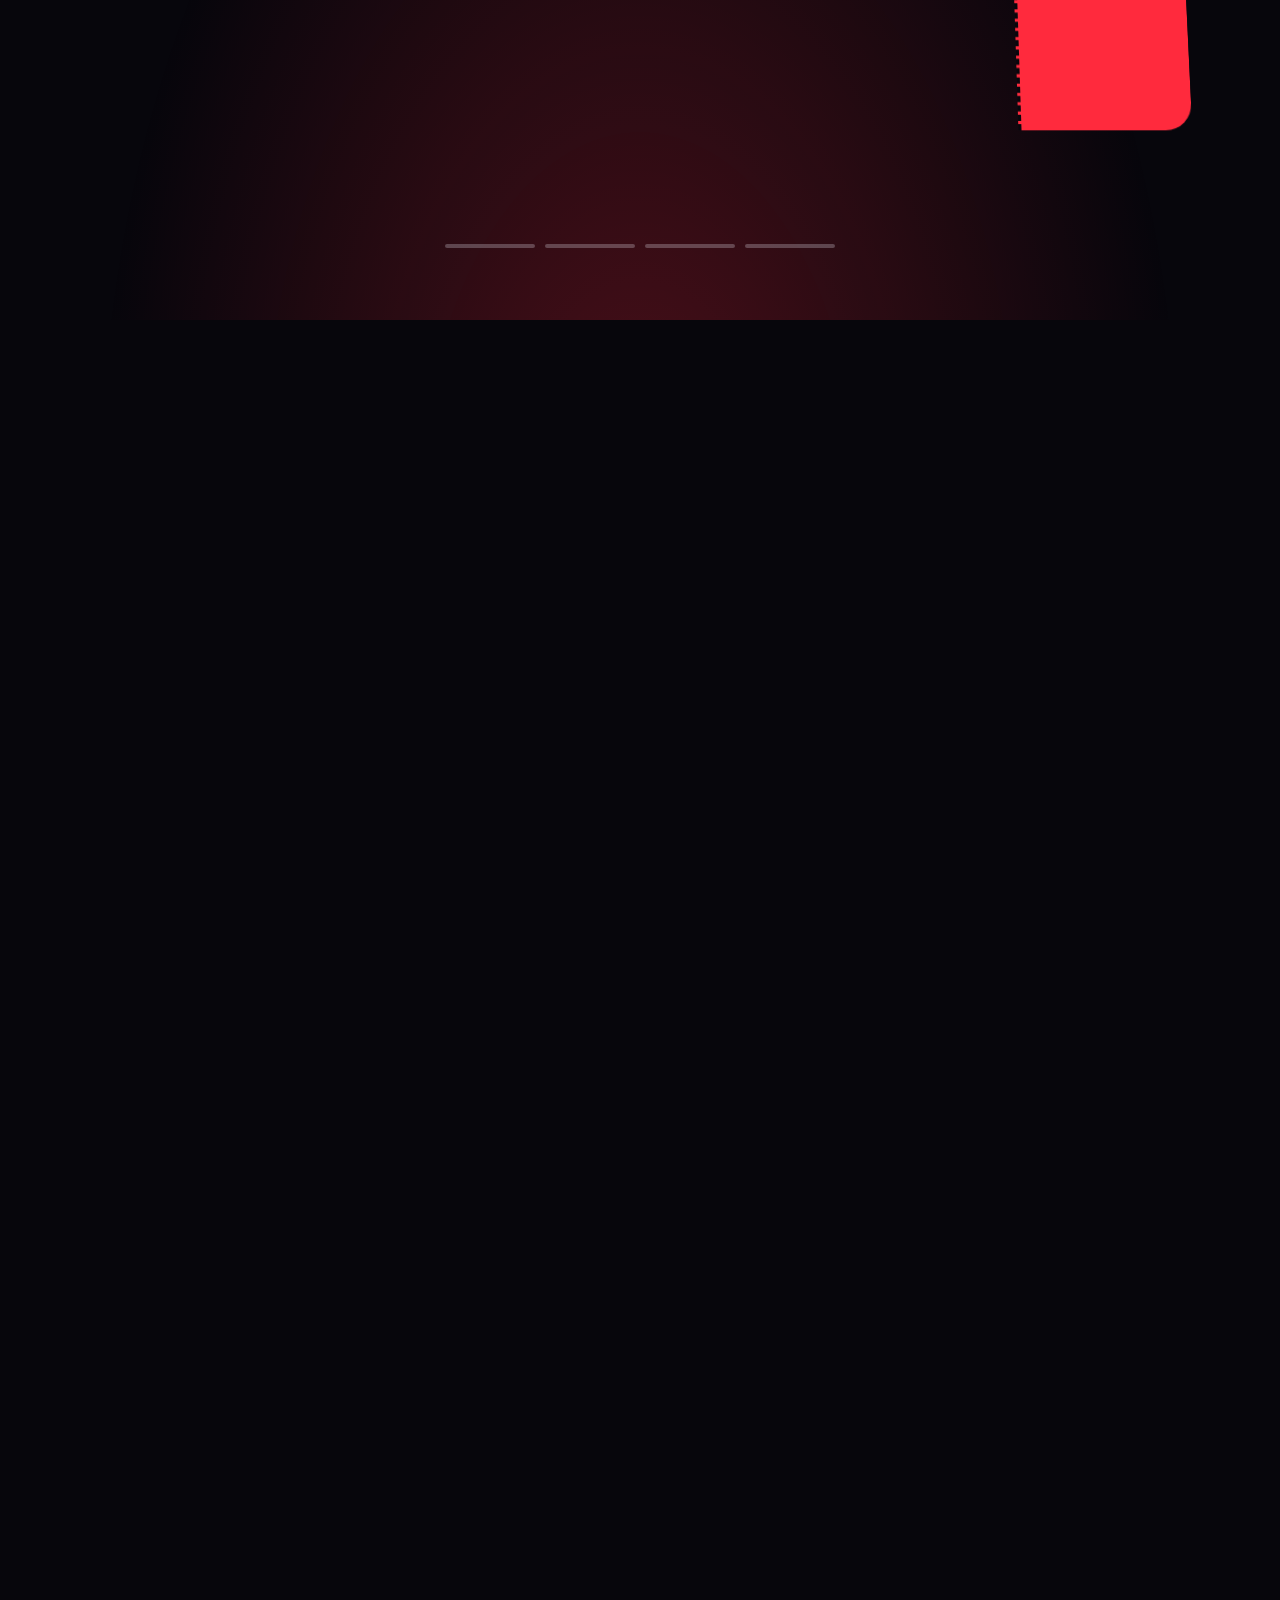
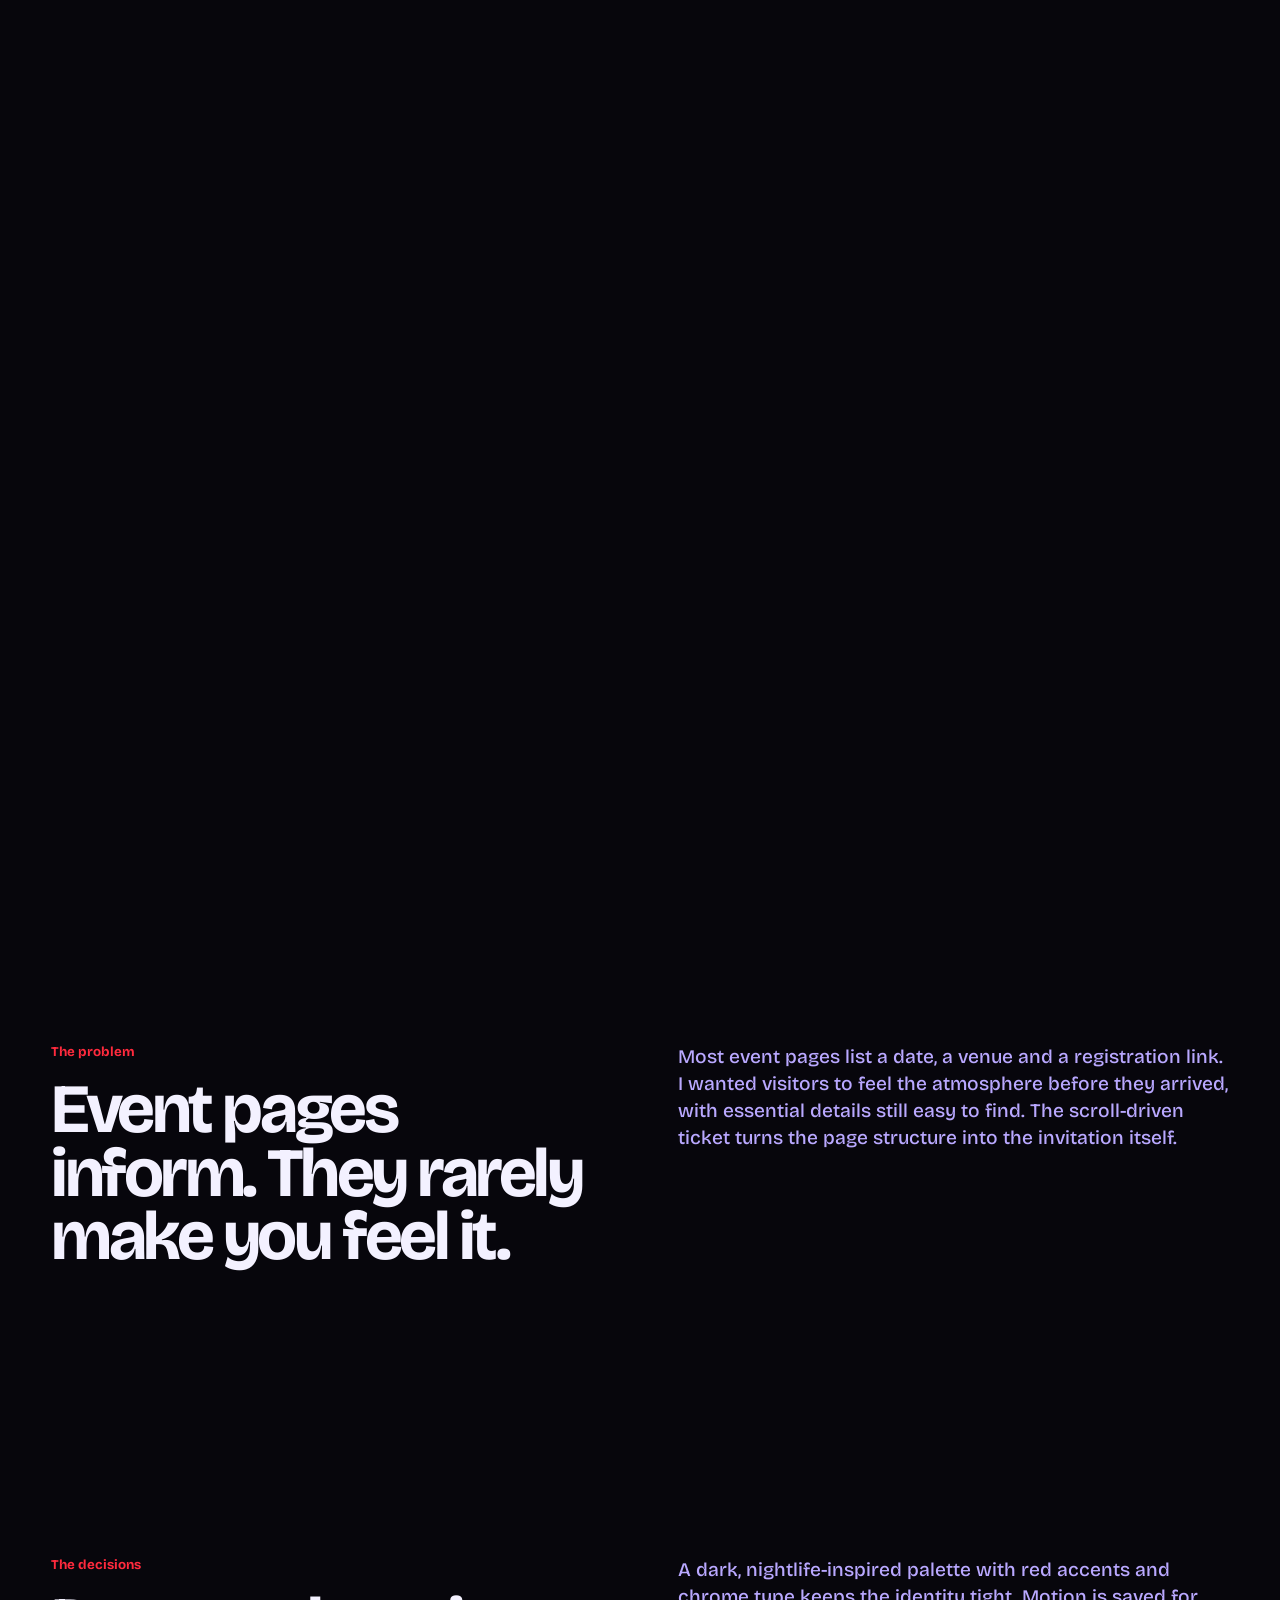
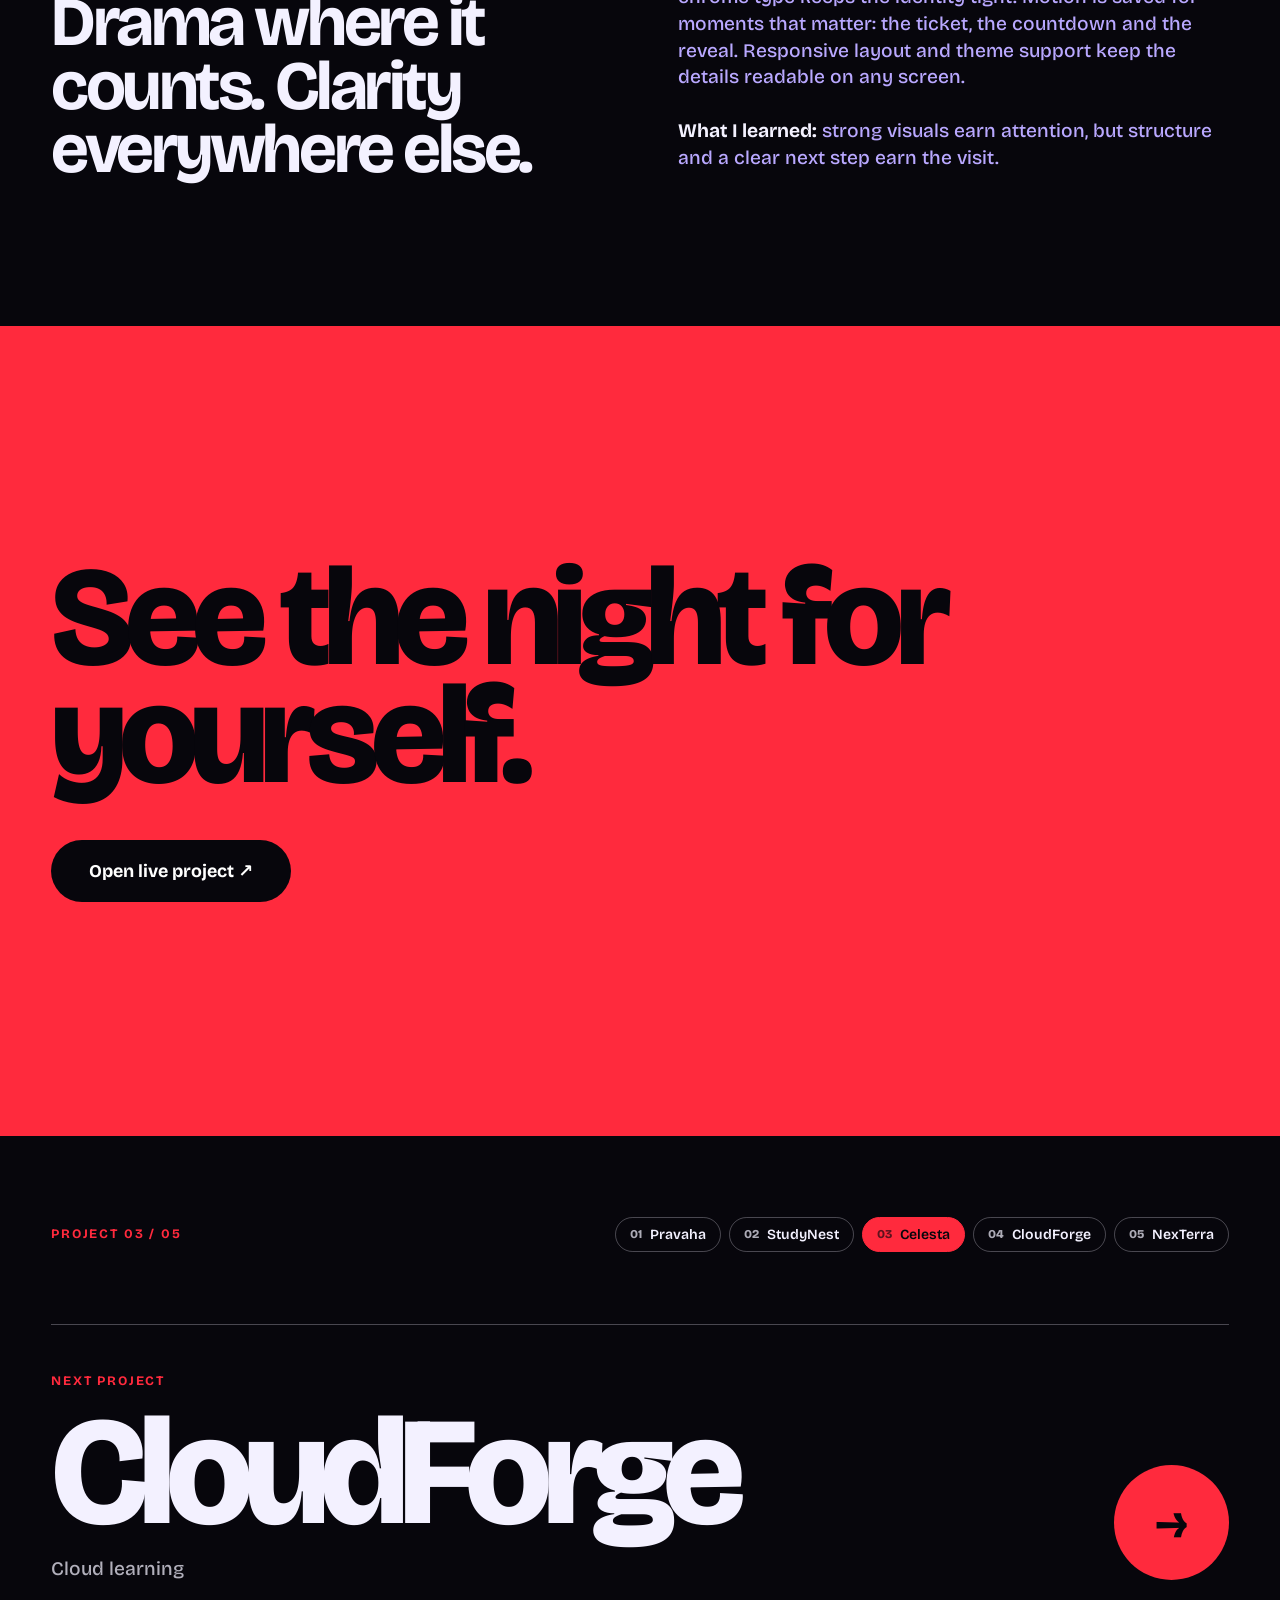
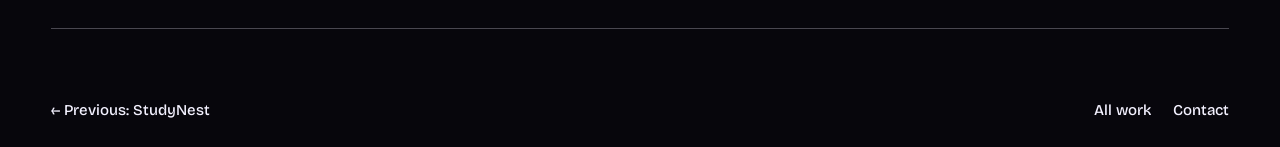
==== commit de2f7469: "Add files via upload" ====
--- a/celesta.html
+++ b/celesta.html
@@ -1,11 +1,12 @@
 <!DOCTYPE html>
-<html lang="en">
+<html lang="en" data-cursor-theme="celesta">
 <head>
 <meta charset="UTF-8">
 <meta name="viewport" content="width=device-width, initial-scale=1, viewport-fit=cover">
 <title>Celesta — Case Study</title>
 <link rel="preconnect" href="https://fonts.googleapis.com"><link rel="preconnect" href="https://fonts.gstatic.com" crossorigin>
 <link href="https://fonts.googleapis.com/css2?family=Bricolage+Grotesque:opsz,wdth,wght@12..96,75..100,200..800&display=swap" rel="stylesheet">
+<link rel="stylesheet" href="css/cursor.css">
 <style>
 :root{--bg:#07060c;--red:#ff2a3d;--ink:#f3f1ff;--lilac:#b9a8ff;--chrome:linear-gradient(180deg,#fff 0%,#c9c9d6 38%,#5b5b6b 50%,#e8e8f2 62%,#8a8a9c 100%)}
 *,*::before,*::after{box-sizing:border-box;margin:0;padding:0}
@@ -133,7 +134,7 @@
   <h2>See the night for yourself.</h2>
   <a class="btn" href="https://celesta-agzd8gzm5-crio14.vercel.app" target="_blank" rel="noopener">Open live project ↗</a>
 </section>
-<footer class="pj" aria-label="Project navigation"><div class="pj-top"><span class="pj-k">Project 03 / 05</span><ol class="pj-steps"><li><a href="pravaha.html" data-h data-mag><b>01</b><span>Pravaha</span></a></li><li><a href="studynest.html" data-h data-mag><b>02</b><span>StudyNest</span></a></li><li><a href="celesta.html" aria-current="page" data-h data-mag><b>03</b><span>Celesta</span></a></li><li><a href="cloudforge.html" data-h data-mag><b>04</b><span>CloudForge</span></a></li><li><a href="nexterra.html" data-h data-mag><b>05</b><span>NexTerra</span></a></li></ol></div><a class="pj-next" href="cloudforge.html" data-h data-mag data-burst><div><small>Next project</small><strong>CloudForge</strong><em>Cloud learning</em></div><span class="pj-arr" aria-hidden="true">→</span></a><div class="pj-bot"><a href="studynest.html" data-h data-mag>← Previous: StudyNest</a><div><a href="index.html#work" data-h data-mag>All work</a><a href="index.html#contact" data-h data-mag>Contact</a></div></div></footer>
+<footer class="pj" aria-label="Project navigation"><div class="pj-top"><span class="pj-k">Project 03 / 05</span><ol class="pj-steps"><li><a href="pravaha.html" data-h><b>01</b><span>Pravaha</span></a></li><li><a href="studynest.html" data-h><b>02</b><span>StudyNest</span></a></li><li><a href="celesta.html" aria-current="page" data-h><b>03</b><span>Celesta</span></a></li><li><a href="cloudforge.html" data-h><b>04</b><span>CloudForge</span></a></li><li><a href="nexterra.html" data-h><b>05</b><span>NexTerra</span></a></li></ol></div><a class="pj-next" href="cloudforge.html" data-h data-burst><div><small>Next project</small><strong>CloudForge</strong><em>Cloud learning</em></div><span class="pj-arr" aria-hidden="true">→</span></a><div class="pj-bot"><a href="studynest.html" data-h>← Previous: StudyNest</a><div><a href="index.html#work" data-h>All work</a><a href="index.html#contact" data-h>Contact</a></div></div></footer>
 
 <script src="js/cursor.js"></script>
 <script>
--- a/css/cursor.css
+++ b/css/cursor.css
@@ -0,0 +1,58 @@
+.site-cursor{
+  --cursor-color:#ffb59e;
+  --cursor-label-color:#b9a8ff;
+  position:fixed;
+  z-index:30000;
+  top:0;
+  left:0;
+  pointer-events:none;
+  opacity:0;
+  transform:translate3d(-100px,-100px,0);
+  transition:opacity .14s ease;
+  will-change:transform;
+}
+.site-cursor.is-visible{opacity:1}
+.site-cursor__arrow{
+  display:block;
+  width:23px;
+  height:27px;
+  filter:drop-shadow(0 2px 3px rgba(0,0,0,.4));
+}
+.site-cursor__label{
+  position:absolute;
+  top:24px;
+  left:20px;
+  padding:4px 8px;
+  border-radius:4px 8px 8px 8px;
+  background:var(--cursor-label-color);
+  color:#0b0c3a;
+  font:700 10px/1.2 'Bricolage Grotesque',system-ui,sans-serif;
+  white-space:nowrap;
+  box-shadow:0 3px 10px rgba(0,0,0,.2);
+  opacity:0;
+  transform:translateY(-2px);
+  transition:opacity .12s ease,transform .12s ease;
+}
+.site-cursor.is-hovering .site-cursor__label{background:var(--cursor-label-color);opacity:1;transform:translateY(0)}
+.site-cursor.has-name .site-cursor__label{opacity:1;transform:translateY(0)}
+.site-cursor__arrow path:last-child{fill:var(--cursor-color)}
+html[data-cursor-theme="pravaha"] .site-cursor{--cursor-color:#c9ff5c;--cursor-label-color:#a9c984}
+html[data-cursor-theme="studynest"] .site-cursor{--cursor-color:#2a2cff;--cursor-label-color:#78a8ff}
+html[data-cursor-theme="celesta"] .site-cursor{--cursor-color:#ff2a3d;--cursor-label-color:#b9a8ff}
+html[data-cursor-theme="cloudforge"] .site-cursor{--cursor-color:#ffb59e;--cursor-label-color:#b9a8ff}
+html[data-cursor-theme="nexterra"] .site-cursor{--cursor-color:#ee9b45;--cursor-label-color:#1b7f70}
+.site-cursor[data-cursor-theme="pravaha"]{--cursor-color:#c9ff5c;--cursor-label-color:#a9c984}
+.site-cursor[data-cursor-theme="studynest"]{--cursor-color:#2a2cff;--cursor-label-color:#78a8ff}
+.site-cursor[data-cursor-theme="celesta"]{--cursor-color:#ff2a3d;--cursor-label-color:#b9a8ff}
+.site-cursor[data-cursor-theme="cloudforge"]{--cursor-color:#ffb59e;--cursor-label-color:#b9a8ff}
+.site-cursor[data-cursor-theme="nexterra"]{--cursor-color:#ee9b45;--cursor-label-color:#1b7f70}
+html.custom-cursor-ready .cur{display:none}
+@media (hover:hover) and (pointer:fine){
+  html.custom-cursor-ready,
+  html.custom-cursor-ready body,
+  html.custom-cursor-ready a,
+  html.custom-cursor-ready button,
+  html.custom-cursor-ready [role="button"]{cursor:none!important}
+}
+@media (hover:none),(pointer:coarse){.site-cursor{display:none}}
+@media (prefers-reduced-motion:reduce){.site-cursor,.site-cursor__label{transition:none}}
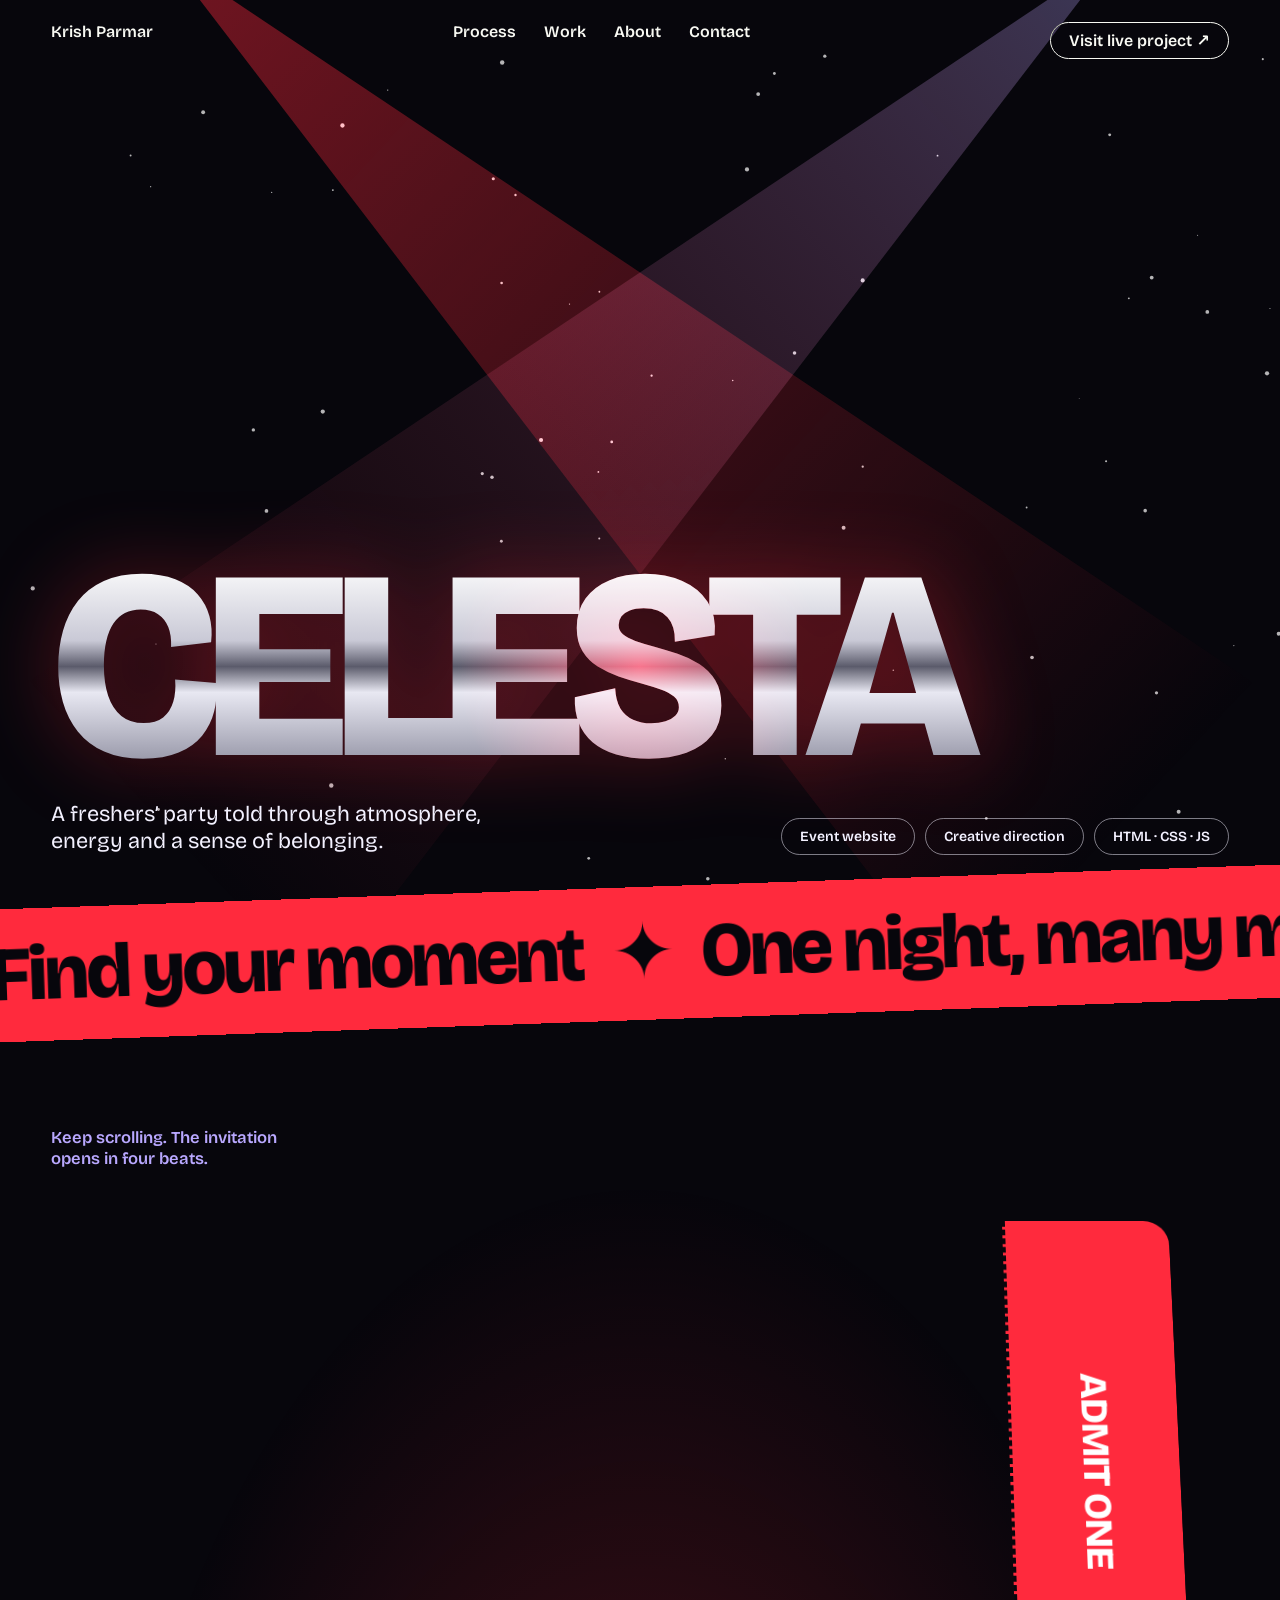
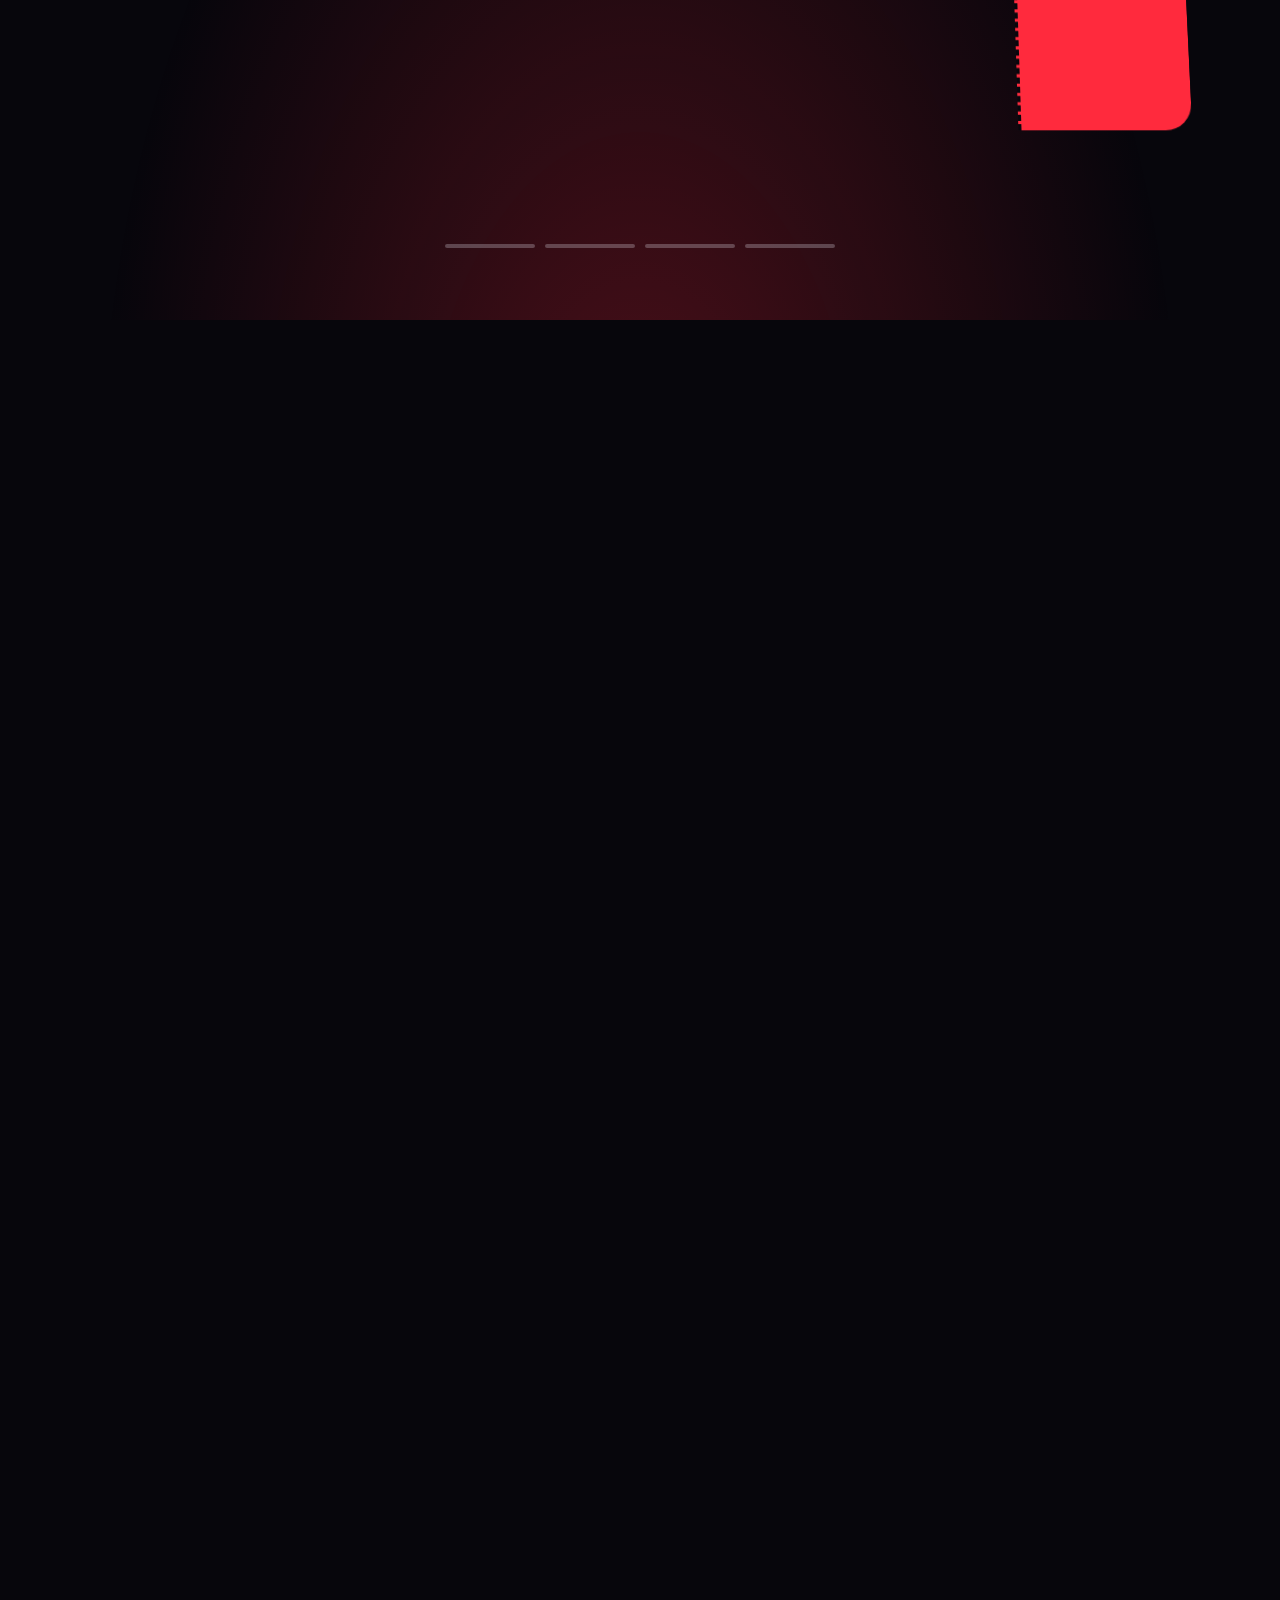
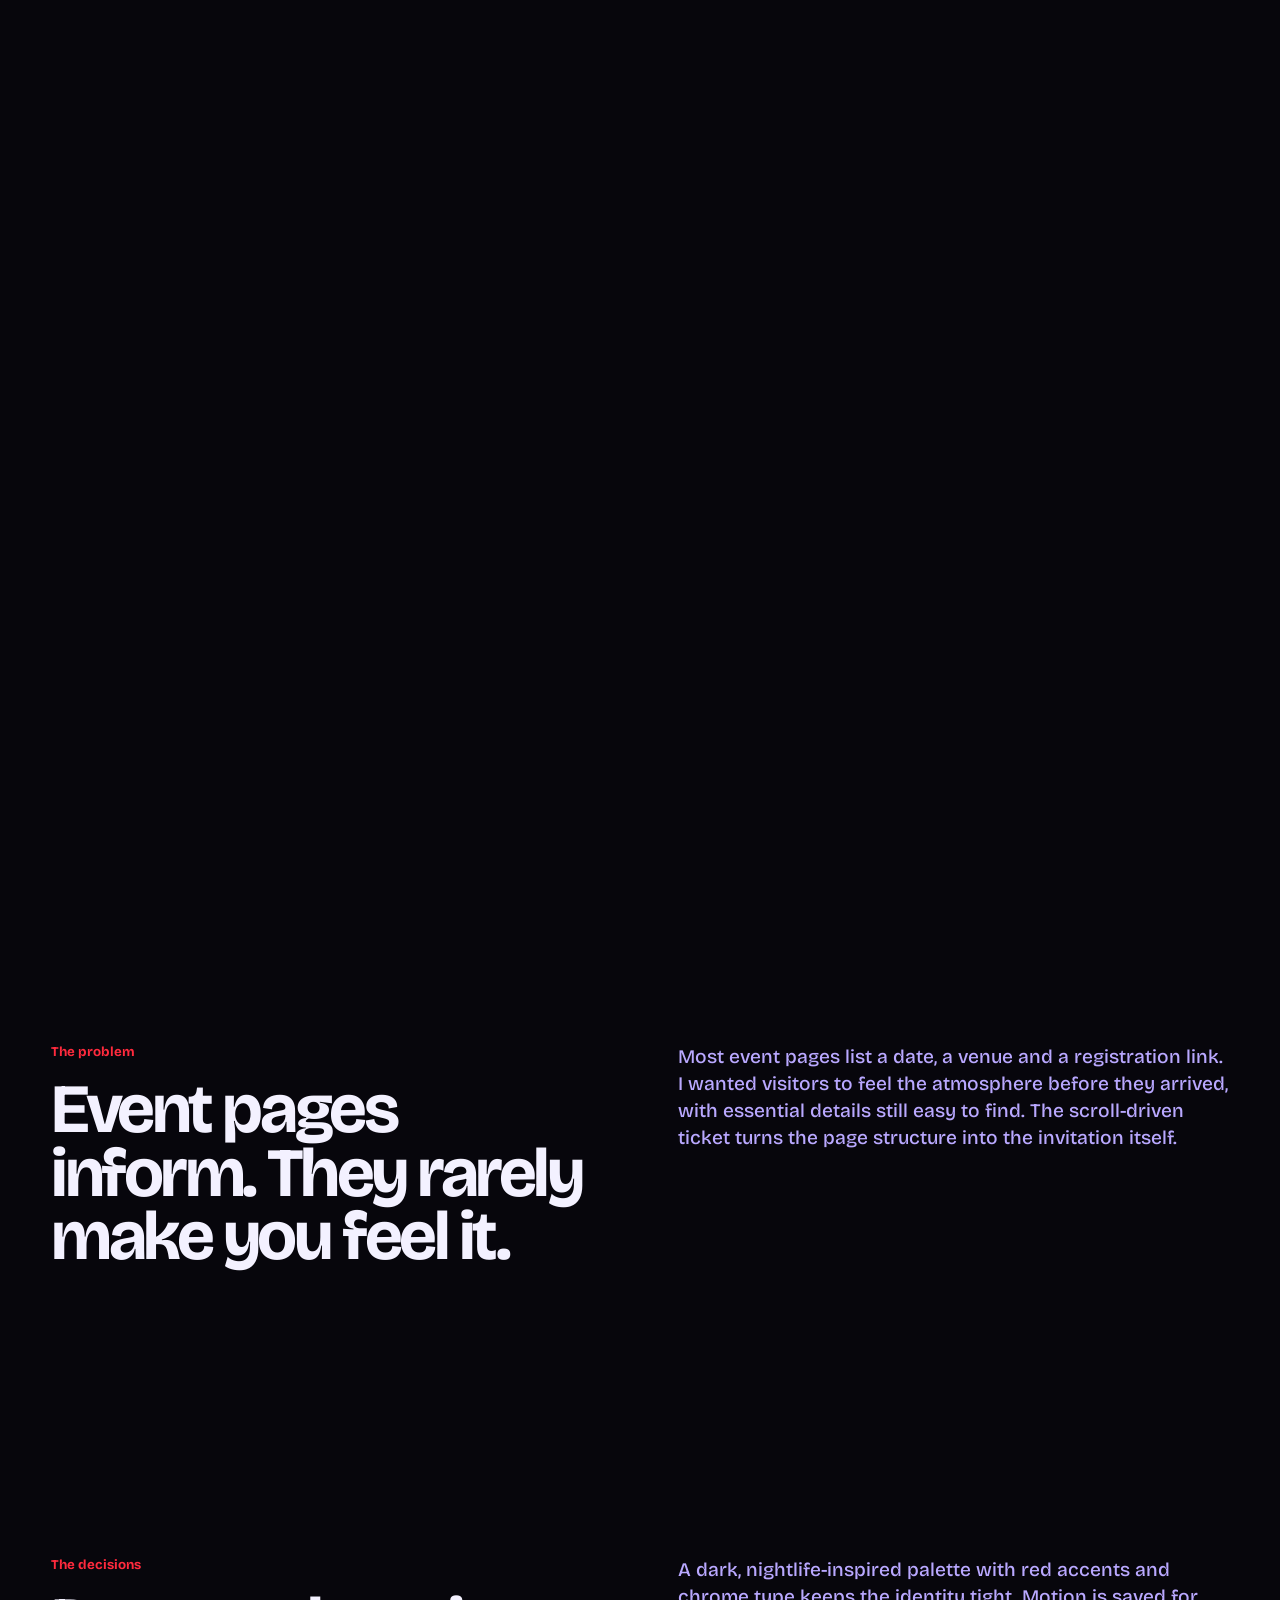
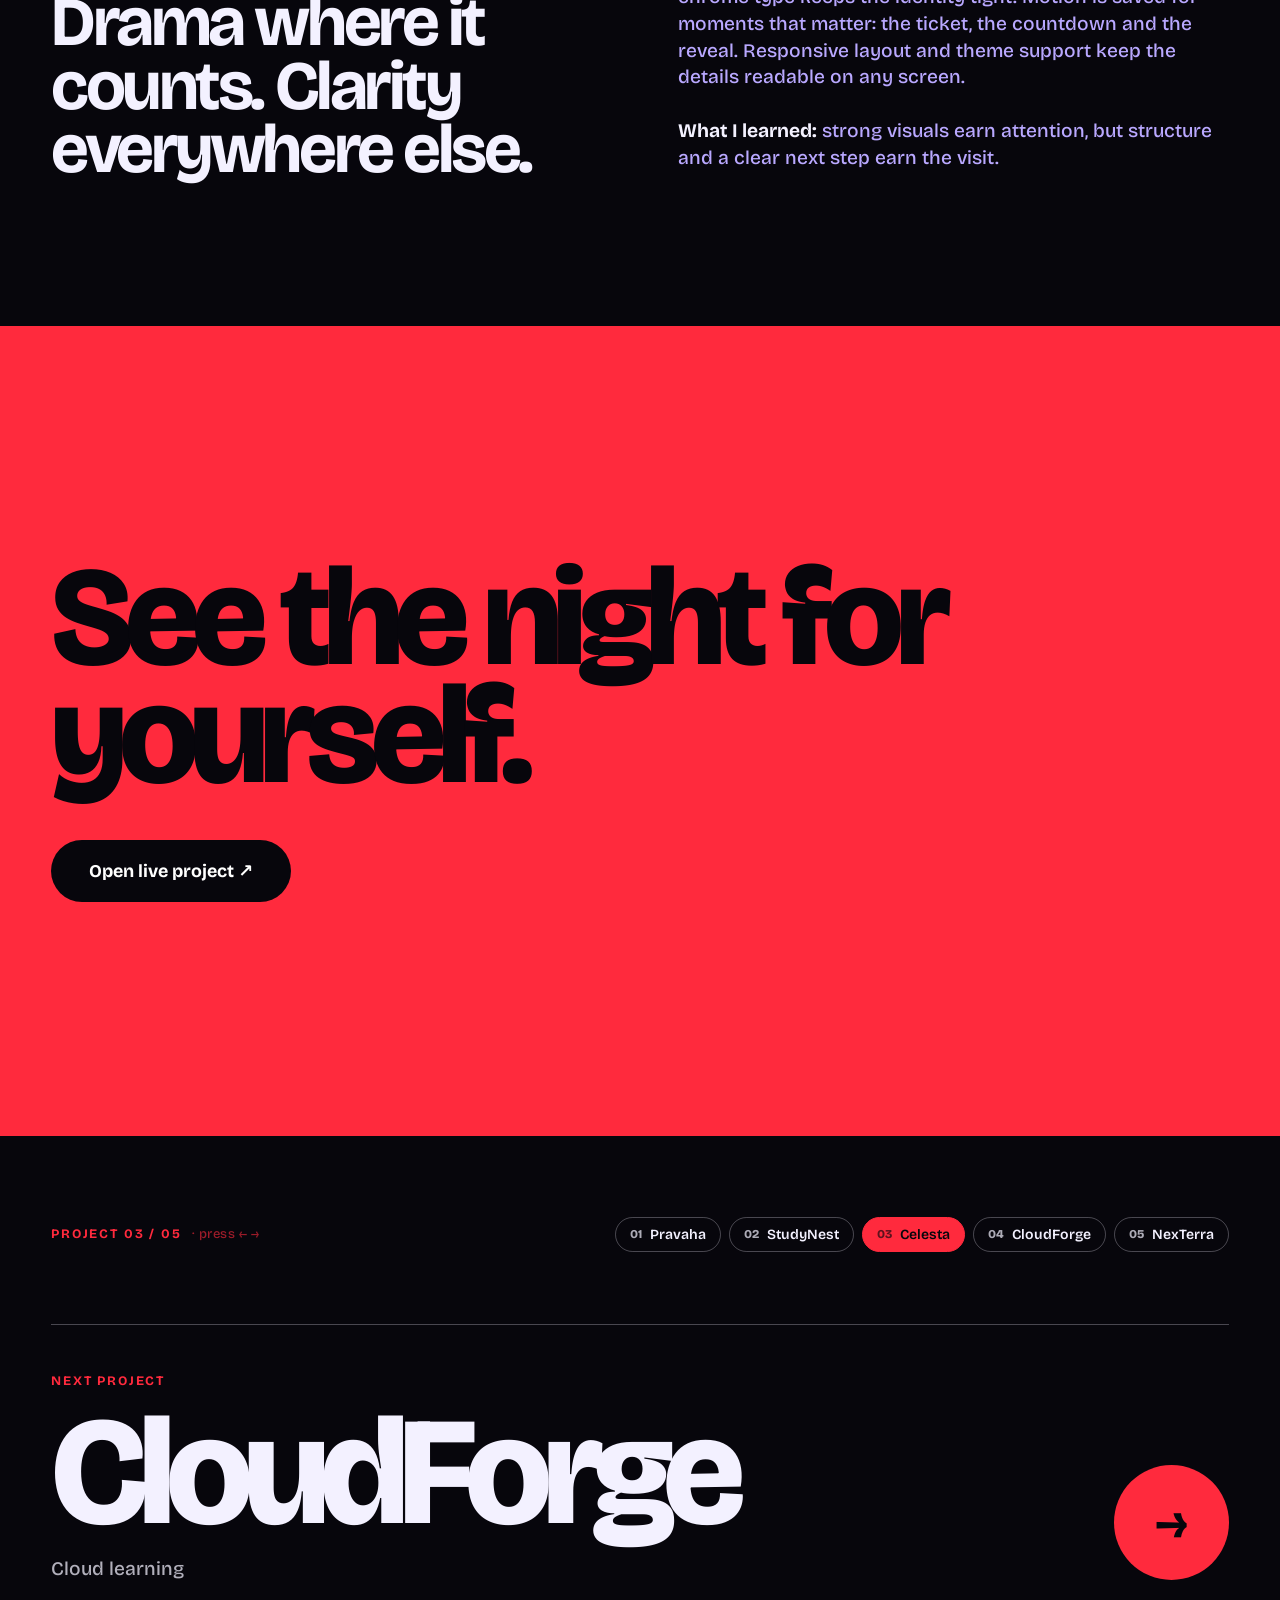
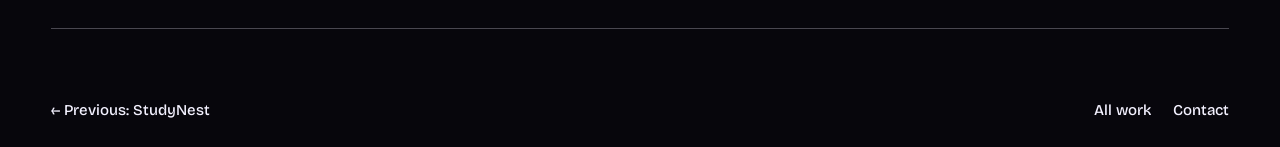
==== commit 04acdce5: "Add files via upload" ====
--- a/celesta.html
+++ b/celesta.html
@@ -3,7 +3,7 @@
 <head>
 <meta charset="UTF-8">
 <meta name="viewport" content="width=device-width, initial-scale=1, viewport-fit=cover">
-<title>Celesta — Case Study</title>
+<title>Celesta — Case Study | Krish Parmar</title>
 <link rel="preconnect" href="https://fonts.googleapis.com"><link rel="preconnect" href="https://fonts.gstatic.com" crossorigin>
 <link href="https://fonts.googleapis.com/css2?family=Bricolage+Grotesque:opsz,wdth,wght@12..96,75..100,200..800&display=swap" rel="stylesheet">
 <link rel="stylesheet" href="css/cursor.css">
@@ -89,9 +89,26 @@
 @media (max-width:700px){footer.pj .pj-steps a:not([aria-current=page]) span{display:none}footer.pj .pj-steps a{padding:8px 12px}.pj-arr{width:56px}}
 @media (prefers-reduced-motion:reduce){.pj *{transition:none!important}.pj-next:hover .pj-arr{transform:none}}
 </style>
+<meta name="theme-color" content="#07060c">
+<link rel="icon" href="data:image/svg+xml,%3Csvg xmlns='http://www.w3.org/2000/svg' viewBox='0 0 64 64'%3E%3Crect width='64' height='64' rx='16' fill='%2307060c'/%3E%3Cpath d='M20 16v32M44 16 24 34l20 14' stroke='%23ff2a3d' stroke-width='6' fill='none' stroke-linecap='round' stroke-linejoin='round'/%3E%3C/svg%3E">
+<meta name="description" content="Celesta: a freshers’ party site told through atmosphere, motion and a scroll-driven ticket. Case study by Krish Parmar.">
+<meta property="og:type" content="website"><meta property="og:site_name" content="Krish Parmar">
+<meta property="og:title" content="Celesta — Case Study"><meta property="og:description" content="Celesta: a freshers’ party site told through atmosphere, motion and a scroll-driven ticket. Case study by Krish Parmar.">
+<meta name="twitter:card" content="summary">
+<link rel="prefetch" href="cloudforge.html">
+<style>@view-transition{navigation:auto}
+::view-transition-old(root){animation:.3s ease both vt-out}::view-transition-new(root){animation:.5s ease both vt-in}
+@keyframes vt-out{to{opacity:0;transform:translateY(-10px)}}@keyframes vt-in{from{opacity:0;transform:translateY(10px)}}
+@media (prefers-reduced-motion:reduce){@view-transition{navigation:none}}
+
+.skip{position:fixed;left:12px;top:-80px;z-index:1000;padding:10px 18px;border-radius:99px;background:#ff2a3d;color:#07060c;font:700 14px/1 'Bricolage Grotesque',system-ui,sans-serif;text-decoration:none;transition:top .2s}.skip:focus{top:max(12px,env(safe-area-inset-top,0px))}
+.pj-prog{position:fixed;left:0;top:0;height:3px;width:100%;background:#ff2a3d;transform:scaleX(0);transform-origin:0 50%;z-index:300;pointer-events:none}
+.pj-hint{display:none;opacity:.6;font-weight:500;letter-spacing:.04em;text-transform:none;margin-left:10px}
+@media (hover:hover) and (min-width:900px){.pj-hint{display:inline}}
+</style>
 </head>
-<body>
-<nav><a href="index.html">Krish Parmar</a><div><a href="index.html#process">Process</a><a href="index.html#work">Work</a><a href="index.html#projects">Projects</a><a href="index.html#contact">Contact</a></div><a class="nav-pill" href="https://celesta-agzd8gzm5-crio14.vercel.app" target="_blank" rel="noopener">Visit live project ↗</a></nav>
+<body><a class="skip" href="#tk">Skip to content</a><div class="pj-prog" aria-hidden="true"></div>
+<nav><a href="index.html">Krish Parmar</a><div><a href="index.html#process">Process</a><a href="index.html#work">Work</a><a href="index.html#about">About</a><a href="index.html#contact">Contact</a></div><a class="nav-pill" href="https://celesta-agzd8gzm5-crio14.vercel.app" target="_blank" rel="noopener">Visit live project ↗</a></nav>
 
 <header class="hero">
   <canvas id="fx" aria-hidden="true"></canvas>
@@ -104,7 +121,7 @@
 
 <div class="mq" aria-hidden="true"><div id="mq"><span>Find your moment</span>✦<span>One night, many moments</span>✦<span>Find your moment</span>✦<span>One night, many moments</span>✦<span>Find your moment</span>✦<span>One night, many moments</span>✦</div></div>
 
-<section class="tk" id="tk">
+<section class="tk" id="tk" tabindex="-1">
   <div class="stick">
     <p class="hint">Keep scrolling. The invitation opens in four beats.</p>
     <div class="ticket" id="ticket">
@@ -134,9 +151,8 @@
   <h2>See the night for yourself.</h2>
   <a class="btn" href="https://celesta-agzd8gzm5-crio14.vercel.app" target="_blank" rel="noopener">Open live project ↗</a>
 </section>
-<footer class="pj" aria-label="Project navigation"><div class="pj-top"><span class="pj-k">Project 03 / 05</span><ol class="pj-steps"><li><a href="pravaha.html" data-h><b>01</b><span>Pravaha</span></a></li><li><a href="studynest.html" data-h><b>02</b><span>StudyNest</span></a></li><li><a href="celesta.html" aria-current="page" data-h><b>03</b><span>Celesta</span></a></li><li><a href="cloudforge.html" data-h><b>04</b><span>CloudForge</span></a></li><li><a href="nexterra.html" data-h><b>05</b><span>NexTerra</span></a></li></ol></div><a class="pj-next" href="cloudforge.html" data-h data-burst><div><small>Next project</small><strong>CloudForge</strong><em>Cloud learning</em></div><span class="pj-arr" aria-hidden="true">→</span></a><div class="pj-bot"><a href="studynest.html" data-h>← Previous: StudyNest</a><div><a href="index.html#work" data-h>All work</a><a href="index.html#contact" data-h>Contact</a></div></div></footer>
-
-<script src="js/cursor.js"></script>
+<footer class="pj" aria-label="Project navigation"><div class="pj-top"><span class="pj-k">Project 03 / 05<span class="pj-hint">· press ← →</span></span><ol class="pj-steps"><li><a href="pravaha.html" data-h><b>01</b><span>Pravaha</span></a></li><li><a href="studynest.html" data-h><b>02</b><span>StudyNest</span></a></li><li><a href="celesta.html" aria-current="page" data-h><b>03</b><span>Celesta</span></a></li><li><a href="cloudforge.html" data-h><b>04</b><span>CloudForge</span></a></li><li><a href="nexterra.html" data-h><b>05</b><span>NexTerra</span></a></li></ol></div><a class="pj-next" href="cloudforge.html" data-h data-burst><div><small>Next project</small><strong>CloudForge</strong><em>Cloud learning</em></div><span class="pj-arr" aria-hidden="true">→</span></a><div class="pj-bot"><a href="studynest.html" data-h>← Previous: StudyNest</a><div><a href="index.html#work" data-h>All work</a><a href="index.html#contact" data-h>Contact</a></div></div></footer>
+
 <script>
 (function(){
 var reduce=matchMedia('(prefers-reduced-motion:reduce)').matches;
@@ -146,7 +162,8 @@
 rs();addEventListener('resize',rs);
 h.addEventListener('pointermove',function(e){var r=h.getBoundingClientRect();tg.x=(e.clientX-r.left)/r.width;tg.y=(e.clientY-r.top)/r.height;var b=t.getBoundingClientRect();t.style.setProperty('--mx',(e.clientX-b.left)+'px');t.style.setProperty('--my',(e.clientY-b.top)+'px')});
 function beam(ox,ang,col){var L=H*1.4,w=.17;x.save();x.translate(ox,-20);x.rotate(ang);var g=x.createLinearGradient(0,0,0,L);g.addColorStop(0,col);g.addColorStop(1,'rgba(255,42,61,0)');x.fillStyle=g;x.beginPath();x.moveTo(-6,0);x.lineTo(6,0);x.lineTo(L*w,L);x.lineTo(-L*w,L);x.fill();x.restore()}
-function draw(){m.x+=(tg.x-m.x)*.06;m.y+=(tg.y-m.y)*.06;x.clearRect(0,0,W,H);x.globalCompositeOperation='lighter';
+var hv=true;if('IntersectionObserver' in window)new IntersectionObserver(function(e){hv=e[0].isIntersecting}).observe(h);
+function draw(){if(!hv){if(!reduce)requestAnimationFrame(draw);return}m.x+=(tg.x-m.x)*.06;m.y+=(tg.y-m.y)*.06;x.clearRect(0,0,W,H);x.globalCompositeOperation='lighter';
  var a=Math.atan2(m.x*W-W*.15,m.y*H+60),b=Math.atan2(m.x*W-W*.85,m.y*H+60);
  beam(W*.15,-a,'rgba(255,42,61,.42)');beam(W*.85,-b,'rgba(185,168,255,.3)');
  x.fillStyle='rgba(255,255,255,.7)';ps.forEach(function(p){p.y-=p.s;if(p.y<0)p.y=H;x.beginPath();x.arc(p.x,p.y,p.r,0,6.283);x.fill()});
@@ -165,5 +182,19 @@
 if(!reduce){addEventListener('scroll',sc,{passive:true});sc()}else{chs.forEach(function(e){e.classList.add('on');e.style.position='static'})}
 })();
 </script>
+<script src="js/cursor.js"></script>
+<script>
+(function(){
+var b=document.querySelector('.pj-prog'),f=document.querySelector('footer.pj'),on=false;
+if(b){var t=0;function u(){t=0;var h=document.documentElement.scrollHeight-innerHeight;b.style.transform='scaleX('+(h>0?Math.min(1,Math.max(0,scrollY/h)):0)+')'}
+ addEventListener('scroll',function(){if(!t)t=requestAnimationFrame(u)},{passive:true});addEventListener('resize',u);u()}
+if(f&&'IntersectionObserver' in window){new IntersectionObserver(function(e){on=e[0].isIntersecting},{threshold:.25}).observe(f)}
+addEventListener('keydown',function(e){
+ if(!on||e.altKey||e.ctrlKey||e.metaKey||e.shiftKey)return;
+ var el=e.target;if(el&&(/^(INPUT|TEXTAREA|SELECT)$/.test(el.tagName)||el.isContentEditable))return;
+ var a=e.key==='ArrowRight'?document.querySelector('.pj-next'):e.key==='ArrowLeft'?document.querySelector('.pj-bot>a:first-child'):null;
+ if(a){e.preventDefault();location.href=a.getAttribute('href')}});
+})();
+</script>
 </body>
 </html>
